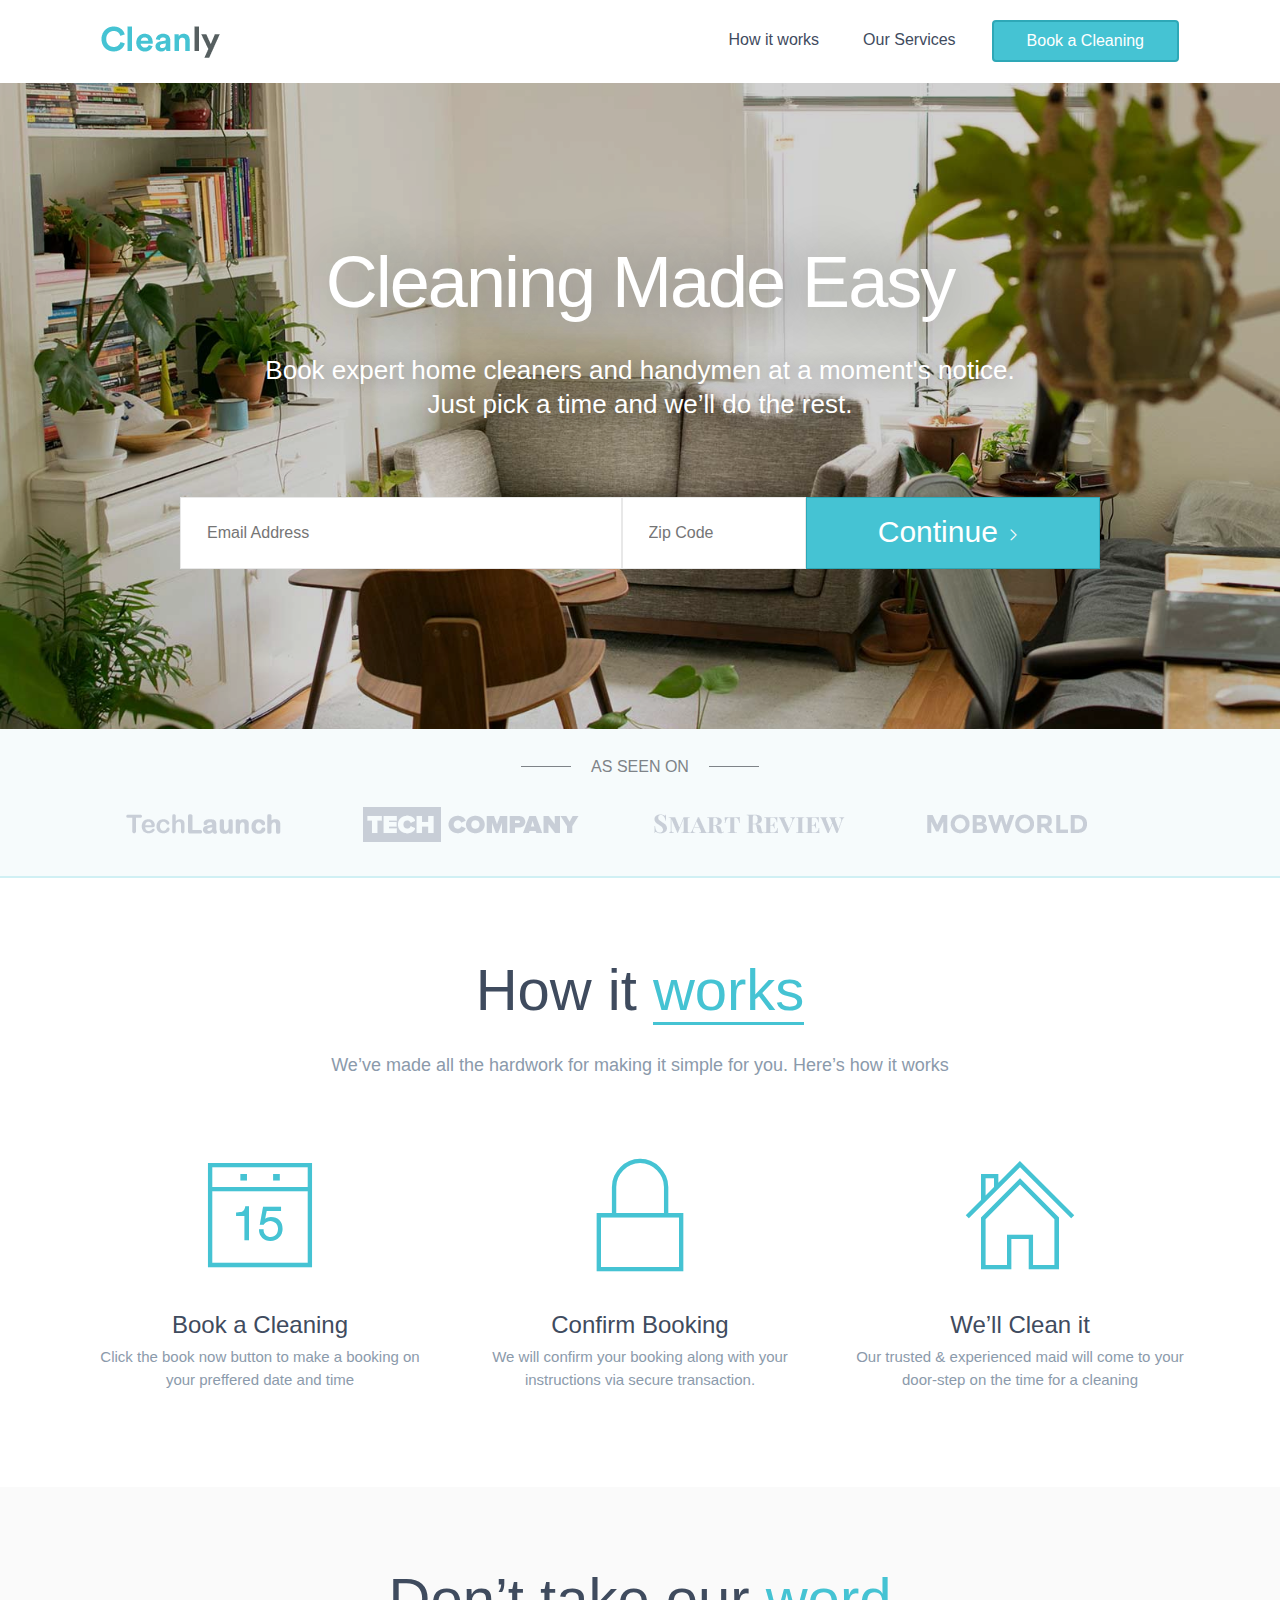
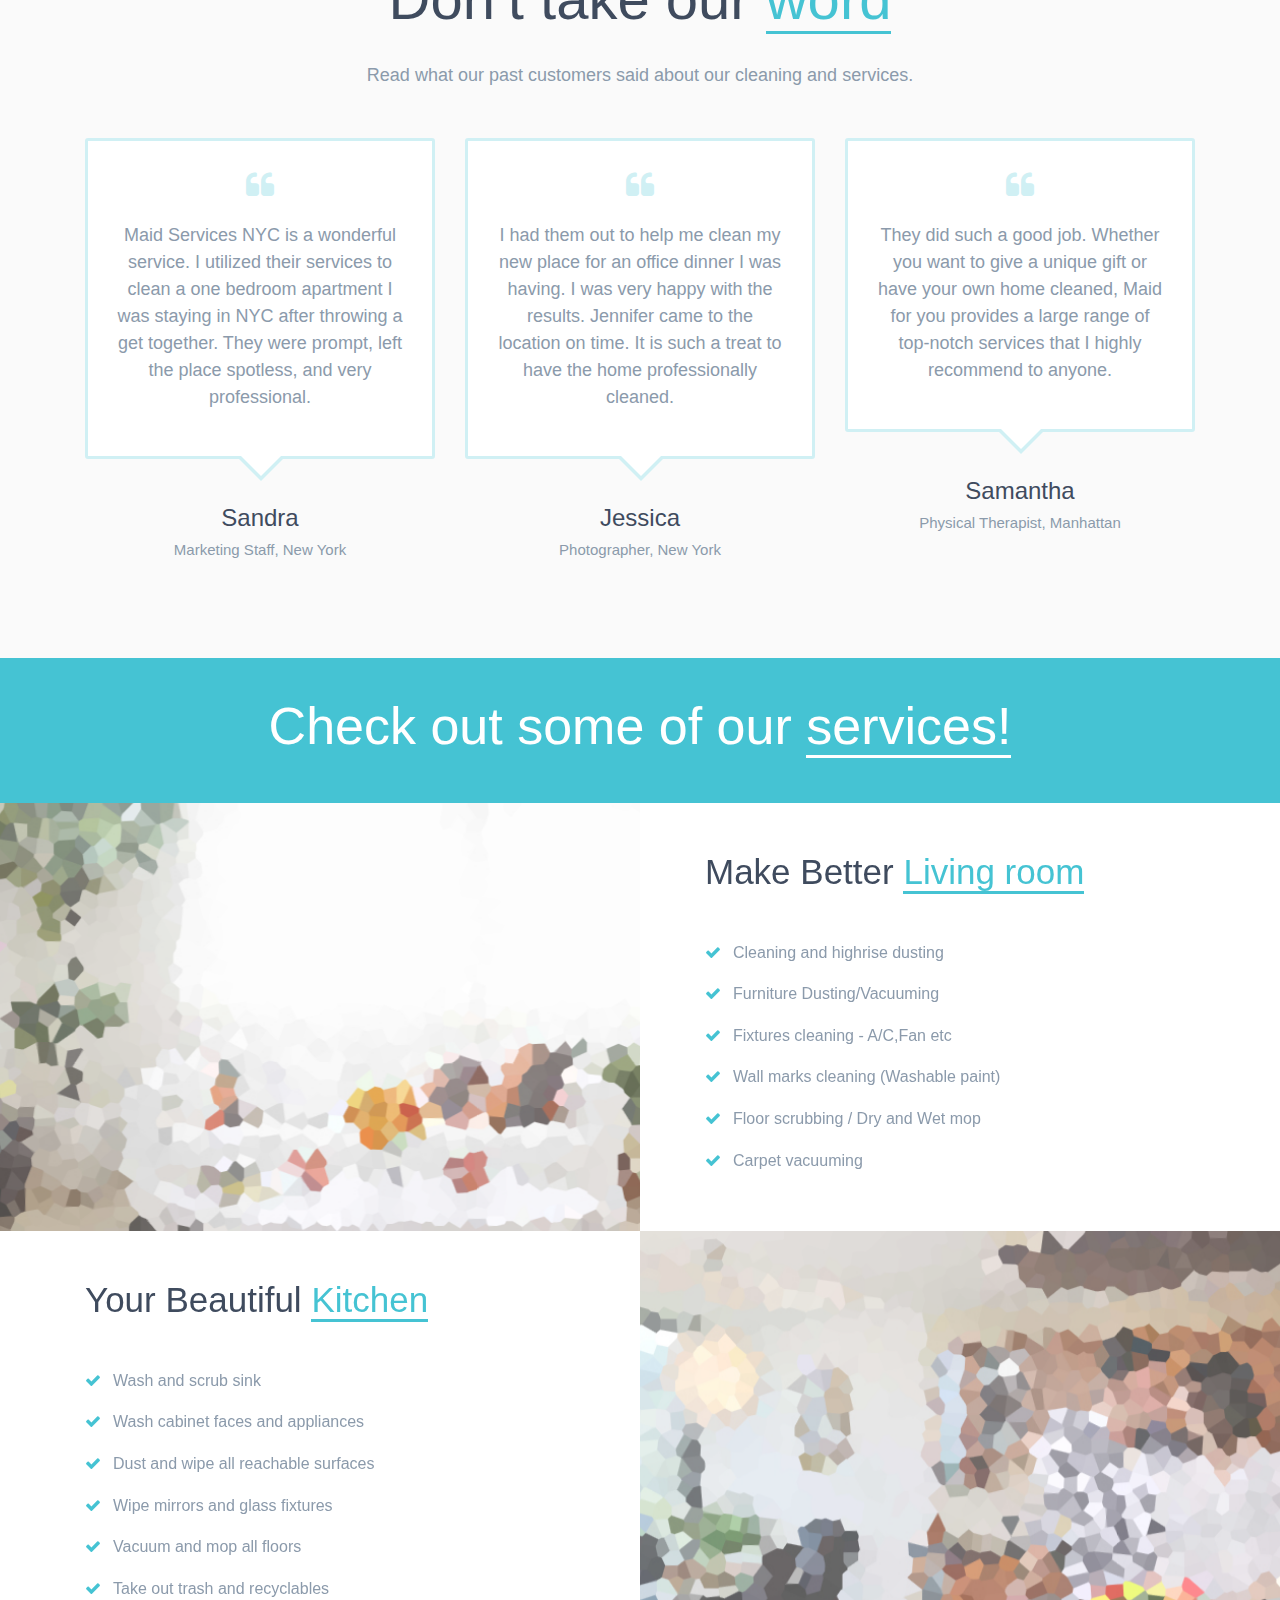
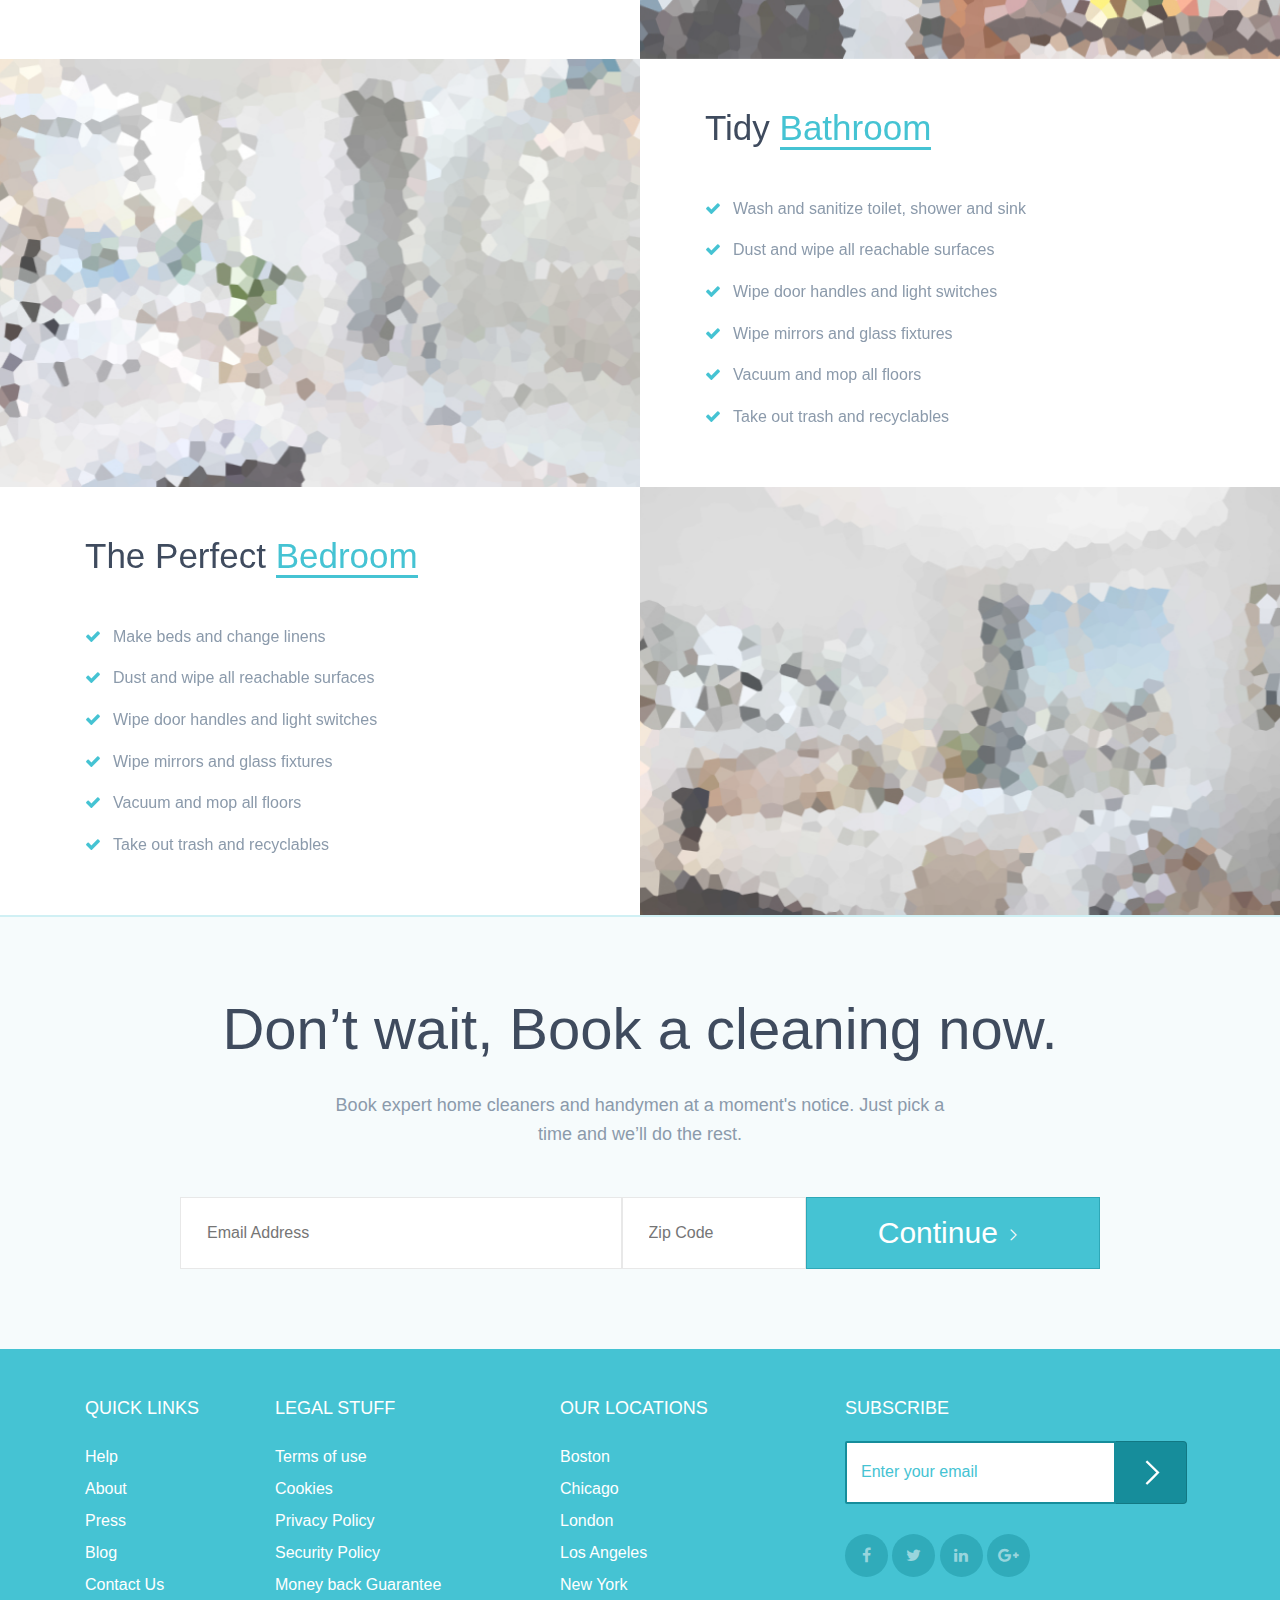
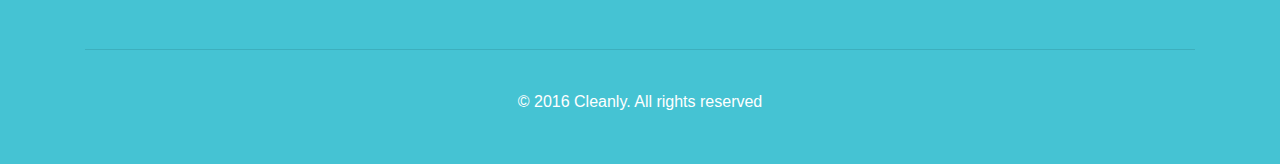
==== HTML/index.html @ 87c57445 "added built tempalte" ====
<!DOCTYPE html>
<html lang="en">

<head>
    <!-- Required meta tags -->
    <meta charset="utf-8">
    <meta name="viewport" content="width=device-width, initial-scale=1, shrink-to-fit=no">
    <title>Cleanly — Cleaning landing page</title>
    <!-- Bootstrap CSS -->
    <link rel="stylesheet" href="css/bootstrap.min.css">
    <!-- Font Awesome -->
    <link rel="stylesheet" href="css/font-awesome.min.css">
    <!-- Simple Line Font -->
    <link rel="stylesheet" href="css/pe-icon-7-stroke.css">
    <!-- Main CSS -->
    <link rel="stylesheet" href="css/style.css">
</head>

<body>
    <!--============================= HEADER =============================-->
    <header>
        <div class="container">
            <div class="row">
                <div class="col-md-12">
                    <nav class="navbar navbar-expand-lg navbar-light">
                        <a class="navbar-brand" href="#"><img src="images/logo.png" alt="logo"></a>
                        <button class="navbar-toggler" type="button" data-toggle="collapse" data-target="#navbarNavDropdown" aria-controls="navbarNavDropdown" aria-expanded="false" aria-label="Toggle navigation">
              <span class="navbar-toggler-icon"></span>
            </button>
                        <div class="collapse navbar-collapse justify-content-end" id="navbarNavDropdown">
                            <ul class="navbar-nav">

                                <li class="nav-item">
                                    <a class="nav-link" href="#howitworks">How it works</a>
                                </li>
                                <li class="nav-item">
                                    <a class="nav-link" href="#services">Our Services </a>
                                </li>
                                <li><a href="booking.html" class="btn btn-info">Book a Cleaning</a></li>
                            </ul>
                        </div>
                    </nav>
                </div>
            </div>
        </div>
    </header>
    <!--//END HEADER -->
    <!--============================= SLIDER =============================-->
    <section class="slider">
        <div class="container">
            <div class="row justify-content-center">
                <div class="col-md-10">
                    <div class="slider-content">
                        <h1>Cleaning Made Easy</h1>
                        <h3>Book expert home cleaners and handymen at a moment's notice. Just pick a time and we’ll do the rest.</h3>
                        <form class="form-wrap" action="booking.html">
                            <div class="btn-group" role="group" aria-label="Basic example">
                                <input type="text" placeholder="Email Address" class="btn-group1">
                                <input type="number" placeholder="Zip Code" class="btn-group2">
                                <button type="submit" class="btn-form">Continue<i class="pe-7s-angle-right"></i></button>
                            </div>
                        </form>
                    </div>
                </div>
            </div>
        </div>
    </section>
    <!--//END SLIDER -->
    <!--============================= OUR CLIENTS =============================-->
    <section class="our-client">
        <div class="container">
            <div class="row">
                <div class="col-md-12">
                    <span>AS SEEN ON</span>
                </div>
                <div class="col-md-12">
                    <ul>
                        <li>
                            <a href="#"><img src="images/client1.png" class="img-fluid" alt="client logo"></a>
                        </li>
                        <li>
                            <a href="#"><img src="images/client2.png" class="img-fluid" alt="client logo"></a>
                        </li>
                        <li>
                            <a href="#"><img src="images/client3.png" class="img-fluid" alt="client logo"></a>
                        </li>
                        <li>
                            <a href="#"><img src="images/client4.png" class="img-fluid" alt="client logo"></a>
                        </li>
                    </ul>
                </div>
            </div>
        </div>
    </section>
    <!--//END CLIENTS -->
    <!--============================= HOW IT WORK =============================-->
    <section class="howit-work main-block center-block" id="howitworks">
        <div class="container">
            <div class="row">
                <div class="col-md-12">
                    <h2>How it <span>works</span></h2>
                    <h6>We’ve made all the hardwork for making it simple for you. Here’s how it works</h6>
                </div>
            </div>
            <div class="row">
                <div class="col-md-4">
                    <div class="howit-wrap">
                        <span class="pe-7s-date"></span>
                        <h4>Book a Cleaning</h4>
                        <p>Click the book now button to make a booking on your preffered date and time</p>
                    </div>
                </div>
                <div class="col-md-4">
                    <div class="howit-wrap">
                        <span class="pe-7s-lock"></span>
                        <h4>Confirm Booking</h4>
                        <p>We will confirm your booking along with your instructions via secure transaction.</p>
                    </div>
                </div>
                <div class="col-md-4">
                    <div class="howit-wrap">
                        <span class="pe-7s-home"></span>
                        <h4>We’ll Clean it</h4>
                        <p>Our trusted & experienced maid will come to your door-step on the time for a cleaning</p>
                    </div>
                </div>
            </div>
        </div>
    </section>
    <!--//END HOW IT WORK -->
    <!--============================= TESIMONIAL =============================-->
    <section class="testimonial main-block center-block">
        <div class="container">
            <div class="row">
                <div class="col-md-12">
                    <h2>Don’t take our <span>word</span></h2>
                    <h6>Read what our past customers said about our cleaning and services.</h6>
                </div>
            </div>
            <div class="row mt-5">
                <div class="col-md-4">
                    <div class="testi-block">
                        <i class="fa fa-quote-left" aria-hidden="true"></i>
                        <p>Maid Services NYC is a wonderful service. I utilized their services to clean a one bedroom apartment I was staying in NYC after throwing a get together. They were prompt, left the place spotless, and very professional. </p>
                    </div>
                    <div class="testi-title">
                        <h4>Sandra</h4>
                        <p>Marketing Staff, New York</p>
                    </div>
                </div>
                <div class="col-md-4">
                    <div class="testi-block">
                        <i class="fa fa-quote-left" aria-hidden="true"></i>
                        <p>I had them out to help me clean my new place for an office dinner I was having. I was very happy with the results. Jennifer came to the location on time. It is such a treat to have the home professionally cleaned. </p>
                    </div>
                    <div class="testi-title">
                        <h4>Jessica</h4>
                        <p>Photographer, New York</p>
                    </div>
                </div>
                <div class="col-md-4">
                    <div class="testi-block">
                        <i class="fa fa-quote-left" aria-hidden="true"></i>
                        <p>They did such a good job. Whether you want to give a unique gift or have your own home cleaned, Maid for you provides a large range of top-notch services that I highly recommend to anyone. </p>
                    </div>
                    <div class="testi-title">
                        <h4>Samantha</h4>
                        <p>Physical Therapist, Manhattan</p>
                    </div>
                </div>
            </div>
        </div>
    </section>
    <!--//END TESIMONIAL -->
    <!--============================= SERVICES =============================-->
    <section class="service-title" id="services">
        <div class="container">
            <div class="row">
                <div class="col-md-12">
                    <h2>Check out some of our <span>services!<span></h2>
      </div>
    </div>
  </div>
</section>
<!-- Object img Sec 01 -->
<section class="service">
  <div class="img-objectfit">
    <div class="grid">
      <figure class="effect-lily">
        <img src="images/service-img1.jpg" class="img-fluid" alt="#">   
      </figure>
    </div>
  </div>
  <div class="container">
    <div class="row">
      <div class="col-md-6"></div>
      <div class="col-md-6">
        <div class="service-link">
         <h3>Make Better <span>Living room</span></h3>
                        <ul>
                            <li><i class="fa fa-check" aria-hidden="true"></i><a href="#">Cleaning and highrise dusting</a></li>
                            <li><i class="fa fa-check" aria-hidden="true"></i><a href="#">Furniture Dusting/Vacuuming</a></li>
                            <li><i class="fa fa-check" aria-hidden="true"></i><a href="#">Fixtures cleaning - A/C,Fan etc</a></li>
                            <li><i class="fa fa-check" aria-hidden="true"></i><a href="#">Wall marks cleaning (Washable paint)</a></li>
                            <li><i class="fa fa-check" aria-hidden="true"></i><a href="#">Floor scrubbing / Dry and Wet mop</a></li>
                            <li><i class="fa fa-check" aria-hidden="true"></i><a href="#">Carpet vacuuming</a></li>
                        </ul>
                </div>
            </div>
        </div>
        </div>
    </section>
    <!-- Object img Sec 02 -->
    <section class="service">
        <div class="container">
            <div class="row">
                <div class="col-md-6">
                    <div class="service-link service-link1">
                        <h3>Your Beautiful <span>Kitchen</span></h3>
                        <ul>
                            <li><i class="fa fa-check" aria-hidden="true"></i><a href="#">Wash and scrub sink</a></li>
                            <li><i class="fa fa-check" aria-hidden="true"></i><a href="#">Wash cabinet faces and appliances</a></li>
                            <li><i class="fa fa-check" aria-hidden="true"></i><a href="#">Dust and wipe all reachable surfaces</a></li>
                            <li><i class="fa fa-check" aria-hidden="true"></i><a href="#">Wipe mirrors and glass fixtures</a></li>
                            <li><i class="fa fa-check" aria-hidden="true"></i><a href="#">Vacuum and mop all floors</a></li>
                            <li><i class="fa fa-check" aria-hidden="true"></i><a href="#">Take out trash and recyclables</a></li>
                        </ul>
                    </div>
                </div>
                <div class="col-md-6"></div>
            </div>
        </div>
        <div class="img-objectfit_1">
            <div class="grid">
                <figure class="effect-lily">
                    <img src="images/service-img2.jpg" class="img-fluid" alt="#">
                </figure>
            </div>
        </div>
    </section>
    <!-- Object img Sec 03 -->
    <section class="service">
        <div class="img-objectfit">
            <div class="grid">
                <figure class="effect-lily">
                    <img src="images/service-img3.jpg" class="img-fluid" alt="#">
                </figure>
            </div>
        </div>
        <div class="container">
            <div class="row">
                <div class="col-md-6"></div>
                <div class="col-md-6">
                    <div class="service-link">
                        <h3>Tidy <span>Bathroom</span></h3>
                        <ul>
                            <li><i class="fa fa-check" aria-hidden="true"></i><a href="#">Wash and sanitize toilet, shower and sink</a></li>
                            <li><i class="fa fa-check" aria-hidden="true"></i><a href="#">Dust and wipe all reachable surfaces</a></li>
                            <li><i class="fa fa-check" aria-hidden="true"></i><a href="#">Wipe door handles and light switches</a></li>
                            <li><i class="fa fa-check" aria-hidden="true"></i><a href="#">Wipe mirrors and glass fixtures</a></li>
                            <li><i class="fa fa-check" aria-hidden="true"></i><a href="#">Vacuum and mop all floors</a></li>
                            <li><i class="fa fa-check" aria-hidden="true"></i><a href="#">Take out trash and recyclables</a></li>
                        </ul>
                    </div>
                </div>
            </div>
        </div>
    </section>
    <!-- Object img Sec 04 -->
    <section class="service">
        <div class="container">
            <div class="row">
                <div class="col-md-6">
                    <div class="service-link service-link1">
                        <h3>The Perfect <span>Bedroom</span></h3>
                        <ul>
                            <li><i class="fa fa-check" aria-hidden="true"></i><a href="#">Make beds and change linens</a></li>
                            <li><i class="fa fa-check" aria-hidden="true"></i><a href="#">Dust and wipe all reachable surfaces</a></li>
                            <li><i class="fa fa-check" aria-hidden="true"></i><a href="#">Wipe door handles and light switches</a></li>
                            <li><i class="fa fa-check" aria-hidden="true"></i><a href="#">Wipe mirrors and glass fixtures</a></li>
                            <li><i class="fa fa-check" aria-hidden="true"></i><a href="#">Vacuum and mop all floors</a></li>
                            <li><i class="fa fa-check" aria-hidden="true"></i><a href="#">Take out trash and recyclables</a></li>
                        </ul>
                    </div>
                </div>
                <div class="col-md-6"></div>
            </div>
        </div>
        <div class="img-objectfit_1">
            <div class="grid">
                <figure class="effect-lily">
                    <img src="images/service-img4.jpg" class="img-fluid" alt="#">
                </figure>
            </div>
        </div>
    </section>
    <!--//END SERVICES -->
    <!--============================= BOOKING =============================-->
    <section class="booking main-block center-block">
        <div class="container">
            <div class="row">
                <div class="col-md-12">
                    <h2>Don’t wait, Book a cleaning now.</h2>
                    <h6>Book expert home cleaners and handymen at a moment's notice. Just pick a time and we’ll do the rest.</h6>
                </div>
            </div>
            <div class="row justify-content-center">
                <div class="col-md-10">
                    <form class="form-wrap mt-5" action="booking.html">
                        <div class="btn-group" role="group" aria-label="Basic example">
                            <input type="email" placeholder="Email Address" class="btn-group1">
                            <input type="number" placeholder="Zip Code" class="btn-group2">
                            <button type="submit" class="btn-form">Continue<i class="pe-7s-angle-right"></i></button>
                        </div>
                    </form>
                </div>
            </div>
        </div>
    </section>
    <!--//END BOOKING -->
    <!--============================= FOOTER =============================-->
    <footer>
        <div class="container">
            <div class="row mb-5">
                <div class="col-md-2">
                    <div class="foot-box">
                        <h6>QUICK LINKS</h6>
                        <ul>
                            <li><a href="#">Help</a></li>
                            <li><a href="#">About</a></li>
                            <li><a href="#">Press</a></li>
                            <li><a href="#">Blog</a></li>
                            <li><a href="#">Contact Us</a></li>
                        </ul>
                    </div>
                </div>
                <div class="col-md-3">
                    <div class="foot-box">
                        <h6>LEGAL STUFF</h6>
                        <ul>
                            <li>Terms of use</li>
                            <li>Cookies</li>
                            <li>Privacy Policy</li>
                            <li>Security Policy</li>
                            <li>Money back Guarantee</li>
                        </ul>
                    </div>
                </div>
                <div class="col-md-3">
                    <div class="foot-box">
                        <h6>OUR LOCATIONS</h6>
                        <ul>
                            <li>Boston</li>
                            <li>Chicago</li>
                            <li>London</li>
                            <li>Los Angeles</li>
                            <li>New York</li>
                        </ul>
                    </div>
                </div>
                <div class="col-md-4">
                    <div class="subscribe">
                        <h6>SUBSCRIBE</h6>
                        <form class="form-inline" action="booking.html">
                            <div class="input-group mb-2 mr-sm-2 mb-sm-0">
                                <input type="email" class="form-control subscribe-form" id="inlineFormInputGroup" placeholder="Enter your email">
                                <button type="submit" class="input-group-addon subscribe-btn"><span class="pe-7s-angle-right"></span></button>
                            </div>
                        </form>
                        <div class="social-icons">
                            <a href="#"><i class="fa fa-facebook" aria-hidden="true"></i></a>
                            <a href="#"><i class="fa fa-twitter" aria-hidden="true"></i></a>
                            <a href="#"><i class="fa fa-linkedin" aria-hidden="true"></i></a>
                            <a href="#"><i class="fa fa-google-plus" aria-hidden="true"></i></a>
                        </div>
                    </div>
                </div>
            </div>
            <hr>
            <div class="row">
                <div class="col-md-12">
                    <div class="copyright">
                        <a href="#">&copy; 2016 Cleanly. All rights reserved</a>
                    </div>
                </div>
            </div>
        </div>
    </footer>
    <!--//END FOOTER -->

    <!-- jQuery, Bootstrap JS. -->
    <!-- jQuery first, then Popper.js, then Bootstrap JS -->
    <script src="js/jquery-3.2.1.min.js"></script>
    <script src="js/popper.min.js"></script>
    <script src="js/bootstrap.min.js"></script>
    <script src="js/script.js"></script>
</body>

</html>
---- HTML/css/pe-icon-7-stroke.css ----
@font-face {
	font-family: 'Pe-icon-7-stroke';
	src:url('../fonts/Pe-icon-7-stroke.eot?d7yf1v');
	src:url('../fonts/Pe-icon-7-stroke.eot?#iefixd7yf1v') format('embedded-opentype'),
	url('../fonts/Pe-icon-7-stroke.woff?d7yf1v') format('woff'),
	url('../fonts/Pe-icon-7-stroke.ttf?d7yf1v') format('truetype'),
	url('../fonts/Pe-icon-7-stroke.svg?d7yf1v#Pe-icon-7-stroke') format('svg');
	font-weight: normal;
	font-style: normal;
}

[class^="pe-7s-"], [class*=" pe-7s-"] {
	display: inline-block;
	font-family: 'Pe-icon-7-stroke';
	speak: none;
	font-style: normal;
	font-weight: normal;
	font-variant: normal;
	text-transform: none;
	line-height: 1;

	/* Better Font Rendering =========== */
	-webkit-font-smoothing: antialiased;
	-moz-osx-font-smoothing: grayscale;
}

.pe-7s-album:before {
	content: "\e6aa";
}
.pe-7s-arc:before {
	content: "\e6ab";
}
.pe-7s-back-2:before {
	content: "\e6ac";
}
.pe-7s-bandaid:before {
	content: "\e6ad";
}
.pe-7s-car:before {
	content: "\e6ae";
}
.pe-7s-diamond:before {
	content: "\e6af";
}
.pe-7s-door-lock:before {
	content: "\e6b0";
}
.pe-7s-eyedropper:before {
	content: "\e6b1";
}
.pe-7s-female:before {
	content: "\e6b2";
}
.pe-7s-gym:before {
	content: "\e6b3";
}
.pe-7s-hammer:before {
	content: "\e6b4";
}
.pe-7s-headphones:before {
	content: "\e6b5";
}
.pe-7s-helm:before {
	content: "\e6b6";
}
.pe-7s-hourglass:before {
	content: "\e6b7";
}
.pe-7s-leaf:before {
	content: "\e6b8";
}
.pe-7s-magic-wand:before {
	content: "\e6b9";
}
.pe-7s-male:before {
	content: "\e6ba";
}
.pe-7s-map-2:before {
	content: "\e6bb";
}
.pe-7s-next-2:before {
	content: "\e6bc";
}
.pe-7s-paint-bucket:before {
	content: "\e6bd";
}
.pe-7s-pendrive:before {
	content: "\e6be";
}
.pe-7s-photo:before {
	content: "\e6bf";
}
.pe-7s-piggy:before {
	content: "\e6c0";
}
.pe-7s-plugin:before {
	content: "\e6c1";
}
.pe-7s-refresh-2:before {
	content: "\e6c2";
}
.pe-7s-rocket:before {
	content: "\e6c3";
}
.pe-7s-settings:before {
	content: "\e6c4";
}
.pe-7s-shield:before {
	content: "\e6c5";
}
.pe-7s-smile:before {
	content: "\e6c6";
}
.pe-7s-usb:before {
	content: "\e6c7";
}
.pe-7s-vector:before {
	content: "\e6c8";
}
.pe-7s-wine:before {
	content: "\e6c9";
}
.pe-7s-cloud-upload:before {
	content: "\e68a";
}
.pe-7s-cash:before {
	content: "\e68c";
}
.pe-7s-close:before {
	content: "\e680";
}
.pe-7s-bluetooth:before {
	content: "\e68d";
}
.pe-7s-cloud-download:before {
	content: "\e68b";
}
.pe-7s-way:before {
	content: "\e68e";
}
.pe-7s-close-circle:before {
	content: "\e681";
}
.pe-7s-id:before {
	content: "\e68f";
}
.pe-7s-angle-up:before {
	content: "\e682";
}
.pe-7s-wristwatch:before {
	content: "\e690";
}
.pe-7s-angle-up-circle:before {
	content: "\e683";
}
.pe-7s-world:before {
	content: "\e691";
}
.pe-7s-angle-right:before {
	content: "\e684";
}
.pe-7s-volume:before {
	content: "\e692";
}
.pe-7s-angle-right-circle:before {
	content: "\e685";
}
.pe-7s-users:before {
	content: "\e693";
}
.pe-7s-angle-left:before {
	content: "\e686";
}
.pe-7s-user-female:before {
	content: "\e694";
}
.pe-7s-angle-left-circle:before {
	content: "\e687";
}
.pe-7s-up-arrow:before {
	content: "\e695";
}
.pe-7s-angle-down:before {
	content: "\e688";
}
.pe-7s-switch:before {
	content: "\e696";
}
.pe-7s-angle-down-circle:before {
	content: "\e689";
}
.pe-7s-scissors:before {
	content: "\e697";
}
.pe-7s-wallet:before {
	content: "\e600";
}
.pe-7s-safe:before {
	content: "\e698";
}
.pe-7s-volume2:before {
	content: "\e601";
}
.pe-7s-volume1:before {
	content: "\e602";
}
.pe-7s-voicemail:before {
	content: "\e603";
}
.pe-7s-video:before {
	content: "\e604";
}
.pe-7s-user:before {
	content: "\e605";
}
.pe-7s-upload:before {
	content: "\e606";
}
.pe-7s-unlock:before {
	content: "\e607";
}
.pe-7s-umbrella:before {
	content: "\e608";
}
.pe-7s-trash:before {
	content: "\e609";
}
.pe-7s-tools:before {
	content: "\e60a";
}
.pe-7s-timer:before {
	content: "\e60b";
}
.pe-7s-ticket:before {
	content: "\e60c";
}
.pe-7s-target:before {
	content: "\e60d";
}
.pe-7s-sun:before {
	content: "\e60e";
}
.pe-7s-study:before {
	content: "\e60f";
}
.pe-7s-stopwatch:before {
	content: "\e610";
}
.pe-7s-star:before {
	content: "\e611";
}
.pe-7s-speaker:before {
	content: "\e612";
}
.pe-7s-signal:before {
	content: "\e613";
}
.pe-7s-shuffle:before {
	content: "\e614";
}
.pe-7s-shopbag:before {
	content: "\e615";
}
.pe-7s-share:before {
	content: "\e616";
}
.pe-7s-server:before {
	content: "\e617";
}
.pe-7s-search:before {
	content: "\e618";
}
.pe-7s-film:before {
	content: "\e6a5";
}
.pe-7s-science:before {
	content: "\e619";
}
.pe-7s-disk:before {
	content: "\e6a6";
}
.pe-7s-ribbon:before {
	content: "\e61a";
}
.pe-7s-repeat:before {
	content: "\e61b";
}
.pe-7s-refresh:before {
	content: "\e61c";
}
.pe-7s-add-user:before {
	content: "\e6a9";
}
.pe-7s-refresh-cloud:before {
	content: "\e61d";
}
.pe-7s-paperclip:before {
	content: "\e69c";
}
.pe-7s-radio:before {
	content: "\e61e";
}
.pe-7s-note2:before {
	content: "\e69d";
}
.pe-7s-print:before {
	content: "\e61f";
}
.pe-7s-network:before {
	content: "\e69e";
}
.pe-7s-prev:before {
	content: "\e620";
}
.pe-7s-mute:before {
	content: "\e69f";
}
.pe-7s-power:before {
	content: "\e621";
}
.pe-7s-medal:before {
	content: "\e6a0";
}
.pe-7s-portfolio:before {
	content: "\e622";
}
.pe-7s-like2:before {
	content: "\e6a1";
}
.pe-7s-plus:before {
	content: "\e623";
}
.pe-7s-left-arrow:before {
	content: "\e6a2";
}
.pe-7s-play:before {
	content: "\e624";
}
.pe-7s-key:before {
	content: "\e6a3";
}
.pe-7s-plane:before {
	content: "\e625";
}
.pe-7s-joy:before {
	content: "\e6a4";
}
.pe-7s-photo-gallery:before {
	content: "\e626";
}
.pe-7s-pin:before {
	content: "\e69b";
}
.pe-7s-phone:before {
	content: "\e627";
}
.pe-7s-plug:before {
	content: "\e69a";
}
.pe-7s-pen:before {
	content: "\e628";
}
.pe-7s-right-arrow:before {
	content: "\e699";
}
.pe-7s-paper-plane:before {
	content: "\e629";
}
.pe-7s-delete-user:before {
	content: "\e6a7";
}
.pe-7s-paint:before {
	content: "\e62a";
}
.pe-7s-bottom-arrow:before {
	content: "\e6a8";
}
.pe-7s-notebook:before {
	content: "\e62b";
}
.pe-7s-note:before {
	content: "\e62c";
}
.pe-7s-next:before {
	content: "\e62d";
}
.pe-7s-news-paper:before {
	content: "\e62e";
}
.pe-7s-musiclist:before {
	content: "\e62f";
}
.pe-7s-music:before {
	content: "\e630";
}
.pe-7s-mouse:before {
	content: "\e631";
}
.pe-7s-more:before {
	content: "\e632";
}
.pe-7s-moon:before {
	content: "\e633";
}
.pe-7s-monitor:before {
	content: "\e634";
}
.pe-7s-micro:before {
	content: "\e635";
}
.pe-7s-menu:before {
	content: "\e636";
}
.pe-7s-map:before {
	content: "\e637";
}
.pe-7s-map-marker:before {
	content: "\e638";
}
.pe-7s-mail:before {
	content: "\e639";
}
.pe-7s-mail-open:before {
	content: "\e63a";
}
.pe-7s-mail-open-file:before {
	content: "\e63b";
}
.pe-7s-magnet:before {
	content: "\e63c";
}
.pe-7s-loop:before {
	content: "\e63d";
}
.pe-7s-look:before {
	content: "\e63e";
}
.pe-7s-lock:before {
	content: "\e63f";
}
.pe-7s-lintern:before {
	content: "\e640";
}
.pe-7s-link:before {
	content: "\e641";
}
.pe-7s-like:before {
	content: "\e642";
}
.pe-7s-light:before {
	content: "\e643";
}
.pe-7s-less:before {
	content: "\e644";
}
.pe-7s-keypad:before {
	content: "\e645";
}
.pe-7s-junk:before {
	content: "\e646";
}
.pe-7s-info:before {
	content: "\e647";
}
.pe-7s-home:before {
	content: "\e648";
}
.pe-7s-help2:before {
	content: "\e649";
}
.pe-7s-help1:before {
	content: "\e64a";
}
.pe-7s-graph3:before {
	content: "\e64b";
}
.pe-7s-graph2:before {
	content: "\e64c";
}
.pe-7s-graph1:before {
	content: "\e64d";
}
.pe-7s-graph:before {
	content: "\e64e";
}
.pe-7s-global:before {
	content: "\e64f";
}
.pe-7s-gleam:before {
	content: "\e650";
}
.pe-7s-glasses:before {
	content: "\e651";
}
.pe-7s-gift:before {
	content: "\e652";
}
.pe-7s-folder:before {
	content: "\e653";
}
.pe-7s-flag:before {
	content: "\e654";
}
.pe-7s-filter:before {
	content: "\e655";
}
.pe-7s-file:before {
	content: "\e656";
}
.pe-7s-expand1:before {
	content: "\e657";
}
.pe-7s-exapnd2:before {
	content: "\e658";
}
.pe-7s-edit:before {
	content: "\e659";
}
.pe-7s-drop:before {
	content: "\e65a";
}
.pe-7s-drawer:before {
	content: "\e65b";
}
.pe-7s-download:before {
	content: "\e65c";
}
.pe-7s-display2:before {
	content: "\e65d";
}
.pe-7s-display1:before {
	content: "\e65e";
}
.pe-7s-diskette:before {
	content: "\e65f";
}
.pe-7s-date:before {
	content: "\e660";
}
.pe-7s-cup:before {
	content: "\e661";
}
.pe-7s-culture:before {
	content: "\e662";
}
.pe-7s-crop:before {
	content: "\e663";
}
.pe-7s-credit:before {
	content: "\e664";
}
.pe-7s-copy-file:before {
	content: "\e665";
}
.pe-7s-config:before {
	content: "\e666";
}
.pe-7s-compass:before {
	content: "\e667";
}
.pe-7s-comment:before {
	content: "\e668";
}
.pe-7s-coffee:before {
	content: "\e669";
}
.pe-7s-cloud:before {
	content: "\e66a";
}
.pe-7s-clock:before {
	content: "\e66b";
}
.pe-7s-check:before {
	content: "\e66c";
}
.pe-7s-chat:before {
	content: "\e66d";
}
.pe-7s-cart:before {
	content: "\e66e";
}
.pe-7s-camera:before {
	content: "\e66f";
}
.pe-7s-call:before {
	content: "\e670";
}
.pe-7s-calculator:before {
	content: "\e671";
}
.pe-7s-browser:before {
	content: "\e672";
}
.pe-7s-box2:before {
	content: "\e673";
}
.pe-7s-box1:before {
	content: "\e674";
}
.pe-7s-bookmarks:before {
	content: "\e675";
}
.pe-7s-bicycle:before {
	content: "\e676";
}
.pe-7s-bell:before {
	content: "\e677";
}
.pe-7s-battery:before {
	content: "\e678";
}
.pe-7s-ball:before {
	content: "\e679";
}
.pe-7s-back:before {
	content: "\e67a";
}
.pe-7s-attention:before {
	content: "\e67b";
}
.pe-7s-anchor:before {
	content: "\e67c";
}
.pe-7s-albums:before {
	content: "\e67d";
}
.pe-7s-alarm:before {
	content: "\e67e";
}
.pe-7s-airplay:before {
	content: "\e67f";
}
---- HTML/css/style.css ----
/*------------------------------------------------------------------
Theme Name: Cleanly - Responsive Bootstrap Landing Page
Version: 1.0
Author: Surjith S M
-------------------------------------------------------------------*/
/*------------------------------------------------------------------
[TABLE OF CONTENTS]
    
    1. GLOBAL STYLES
    2. FONT
    3. COUNTDOWN TIMER
    4. SLIDER
    5. HOW IT WORKS
    6. SPLIT SCREEN EFFECT


    -------------------------------------------------------------------*/
/* ==========================================================================
   Font
   ========================================================================== */
/* ==========================================================================
   Color
   ========================================================================== */
/* ==============================================================
   GLOBAL STYLES
   ============================================================== */
article,
aside,
details,
figcaption,
figure,
footer,
header,
hgroup,
main,
nav,
section,
summary {
  display: block; }

audio,
canvas,
video {
  display: inline-block; }

audio:not([controls]) {
  display: none;
  height: 0; }

[hidden] {
  display: none; }

html {
  font-family: sans-serif;
  -ms-text-size-adjust: 100%;
  -webkit-text-size-adjust: 100%; }

body {
  margin: 0; }

a:focus {
  outline: thin dotted; }

a:active,
a:hover {
  outline: 0; }

h1 {
  font-size: 2em;
  margin: 0.67em 0; }

abbr[title] {
  border-bottom: 1px dotted; }

b,
strong {
  font-weight: bold; }

dfn {
  font-style: italic; }

hr {
  -moz-box-sizing: content-box;
  -webkit-box-sizing: content-box;
  box-sizing: content-box;
  height: 0; }

mark {
  background: #ff0;
  color: #000; }

code,
kbd,
pre,
samp {
  font-family: monospace, serif;
  font-size: 1em; }

pre {
  white-space: pre-wrap; }

q {
  quotes: "\201C" "\201D" "\2018" "\2019"; }

small {
  font-size: 80%; }

sub,
sup {
  font-size: 75%;
  line-height: 0;
  position: relative;
  vertical-align: baseline; }

sup {
  top: -0.5em; }

sub {
  bottom: -0.25em; }

img {
  border: 0; }

svg:not(:root) {
  overflow: hidden; }

figure {
  margin: 0; }

fieldset {
  border: 1px solid #c0c0c0;
  margin: 0 2px;
  padding: 0.35em 0.625em 0.75em; }

legend {
  border: 0;
  padding: 0; }

button,
input,
select,
textarea {
  font-family: inherit;
  font-size: 100%;
  margin: 0; }

button,
input {
  line-height: normal; }

button,
select {
  text-transform: none; }

button,
html input[type="button"],
input[type="reset"],
input[type="submit"] {
  -webkit-appearance: button;
  cursor: pointer; }

button[disabled],
html input[disabled] {
  cursor: default; }

input[type="checkbox"],
input[type="radio"] {
  -webkit-box-sizing: border-box;
  box-sizing: border-box;
  padding: 0; }

input[type="search"] {
  -webkit-appearance: textfield;
  -moz-box-sizing: content-box;
  -webkit-box-sizing: content-box;
  box-sizing: content-box; }

input[type="search"]::-webkit-search-cancel-button,
input[type="search"]::-webkit-search-decoration {
  -webkit-appearance: none; }

button::-moz-focus-inner,
input::-moz-focus-inner {
  border: 0;
  padding: 0; }

textarea {
  overflow: auto;
  vertical-align: top; }

table {
  border-collapse: collapse;
  border-spacing: 0; }

h1 {
  font-size: 72px;
  color: #ffffff; }
  @media (max-width: 992px) {
    h1 {
      font-size: 52px; } }
  @media (max-width: 576px) {
    h1 {
      font-size: 40px; } }

h2 {
  font-size: 58px;
  color: #3f4b5e; }
  @media (max-width: 576px) {
    h2 {
      font-size: 34px; } }

h3 {
  font-size: 35px;
  color: #3f4b5e; }
  @media (max-width: 768px) {
    h3 {
      font-size: 27px; } }

h4 {
  font-size: 24px;
  color: #3f4b5e; }

h5 {
  font-size: 22px; }

h6 {
  font-size: 18px; }

p {
  font-size: 15px;
  color: #8b9aab; }

.main-block {
  padding: 80px 0; }

header {
  padding: 12px 0; }

/* ==========================================================================
   Font
   ========================================================================== */
.navbar-light .navbar-nav .nav-link {
  color: #3f4b5e;
  padding-right: 36px; }

.navbar-light .navbar-nav .active > .nav-link {
  color: #45c3d3; }

.btn-info {
  background: #45c3d3;
  border: 2px solid #2ea8b7;
  padding: 9px 33px;
  -webkit-transition: 0.3s;
  -o-transition: 0.3s;
  transition: 0.3s; }
  .btn-info:hover {
    background: #2fb2c3; }

.input-group-addon {
  padding: .5rem 0.15rem; }
  @media (max-width: 992px) {
    .input-group-addon {
      padding: .5rem .75rem; } }

.add-on {
  padding: .5rem .75rem;
  border: 2px solid #e2e6e9; }

/* ==============================================================
COUNDOWN TIMER
============================================================== */
.countdown-wrap {
  margin-top: 50px;
  padding: 0 20px;
  display: inline-block;
  background: #f65c50;
  border-radius: 3px; }

.countdown {
  text-align: center;
  list-style: none;
  display: inline-block;
  margin: 10px 0 6px;
  padding: 0; }
  .countdown li {
    float: left;
    color: #fff;
    font-size: 20px; }
    @media (max-width: 480px) {
      .countdown li {
        font-size: 16px; } }
    .countdown li i {
      float: left;
      padding: 5px 8px 0 0;
      color: #fff; }
      @media (max-width: 480px) {
        .countdown li i {
          font-size: 16px; } }
    .countdown li span {
      color: #fff;
      float: left;
      padding: 0 2px; }
    .countdown li .fa-question-circle {
      padding: 5px 0 0 8px; }
    .countdown li p {
      color: #fff;
      float: left;
      font-size: 20px;
      margin: 0;
      padding-right: 6px; }
      @media (max-width: 480px) {
        .countdown li p {
          font-size: 16px; } }

.affix {
  position: fixed;
  top: 90px;
  z-index: 1030;
  width: 18.4%; }
  @media (max-width: 1200px) {
    .affix {
      width: 26.2%; } }

/* ==============================================================
   SLIDER
   ============================================================== */
.slider {
  position: relative;
  background: url(../images/landing-img.jpg) no-repeat;
  background-size: cover;
  background-position: center;
  padding: 10rem 0; }
  .slider:before {
    content: "";
    position: absolute;
    left: 0;
    background: rgba(0, 0, 0, 0.18);
    right: 0;
    bottom: 0;
    top: 0;
    z-index: 0; }

.slider-content {
  text-align: center; }
  @media (max-width: 576px) {
    .slider-content {
      top: 164px;
      margin: 0 12px; } }
  .slider-content h1 {
    margin-bottom: 32px;
    margin-top: 0;
    text-shadow: 1px 1px 55px rgba(0, 0, 0, 0.47);
    letter-spacing: -2px; }
  .slider-content h3 {
    color: #ffffff;
    line-height: 1.3;
    font-size: 26px;
    text-shadow: 1px 1px 20px rgba(0, 0, 0, 0.37);
    font-weight: 400;
    max-width: 790px;
    margin: 0 auto; }
    @media (max-width: 576px) {
      .slider-content h3 {
        font-size: 24px; } }

.form-wrap {
  margin: 75px 0 0; }
  @media (max-width: 576px) {
    .form-wrap {
      margin-top: 50px; } }
  @media (max-width: 992px) {
    .form-wrap .btn-group {
      -webkit-box-orient: vertical;
      -webkit-box-direction: normal;
      -ms-flex-direction: column;
      flex-direction: column; }
    .form-wrap .btn-form {
      width: 100%; } }

.btn-group {
  width: 100%; }
  .btn-group input {
    border: 1px solid #e8e8e8; }

.btn-group1 {
  padding: 26px;
  width: 48%; }
  @media (max-width: 992px) {
    .btn-group1 {
      padding: 16px;
      width: 100%;
      margin-bottom: 1rem; } }

.btn-group2 {
  padding: 26px;
  width: 20%; }
  @media (max-width: 992px) {
    .btn-group2 {
      padding: 16px;
      width: 100%;
      margin-bottom: 1rem; } }

.btn-success {
  font-size: 20px;
  font-weight: bold;
  padding: 17px 28px;
  background: #2cce74;
  border: none; }
  .btn-success:hover {
    background: #1fb35f; }

.btn-form {
  font-size: 30px;
  padding: 17px;
  width: 32%;
  background: #45c3d3;
  color: #ffffff;
  border: solid 1px #2ea8b7;
  cursor: pointer; }
  .btn-form:focus {
    outline: none; }
  @media (max-width: 992px) {
    .btn-form {
      font-size: 20px;
      line-height: 1.8; } }
  @media (max-width: 576px) {
    .btn-form {
      padding: 16px;
      font-size: 20px;
      width: 100%; } }
  .btn-form i {
    vertical-align: middle; }

.center-block h2 {
  text-align: center;
  color: #3f4b5e;
  margin: 0 0 30px; }
  .center-block h2 span {
    color: #45c3d3;
    border-bottom: 3px solid #45c3d3; }

.center-block h6 {
  text-align: center;
  color: #8b9aab;
  font-weight: 300;
  margin: 10px auto 0;
  line-height: 1.6; }
  @media (max-width: 992px) {
    .center-block h6 {
      width: 70%; } }
  @media (max-width: 576px) {
    .center-block h6 {
      width: 100%; } }

/* ==============================================================
   COUNDOWN TIMER
   ============================================================== */
.counter {
  max-width: 100%;
  height: 38px;
  border-right: 2px solid #e2e6e9;
  border-left: 2px solid #e2e6e9;
  border-bottom: 2px solid #e2e6e9;
  border-bottom-left-radius: 5px;
  border-bottom-right-radius: 5px;
  background-color: bg_base; }

.counter__item {
  position: relative;
  float: left;
  width: 30%;
  height: 100%;
  cursor: pointer; }

.counter__item--center {
  width: 40%;
  border-right: 2px solid #e2e6e9;
  border-left: 2px solid #e2e6e9; }

.counter__minus,
.counter__plus {
  position: absolute;
  width: 100%;
  height: 100%;
  text-align: center;
  padding: 10px 0;
  cursor: pointer;
  color: #e2e6e8 !important; }
  .counter__minus:hover,
  .counter__plus:hover {
    color: #10b2e7 !important; }

.counter__value {
  position: absolute;
  top: 0;
  right: 0;
  bottom: 0;
  left: 0;
  margin: auto;
  padding: 0;
  width: 100%;
  font-size: 17px;
  font-weight: bold;
  color: #10b2e7;
  border: none;
  text-align: center;
  outline: none;
  background-color: #fff; }

/* ==============================================================
   OUR CLIENTS
   ============================================================== */
.our-client {
  padding: 26px 0;
  background: #f6fbfc;
  border-bottom: 2px solid #d0f0f4;
  text-align: center; }
  .our-client span {
    color: #7e8388;
    text-align: center;
    position: relative;
    padding: 0 70px; }
    .our-client span:before {
      content: "";
      position: absolute;
      width: 50px;
      border-bottom: 1px solid #7e8388;
      top: 50%;
      left: 0; }
    .our-client span:after {
      content: "";
      position: absolute;
      width: 50px;
      border-bottom: 1px solid #7e8388;
      top: 50%;
      right: 0; }
  .our-client ul {
    padding: 0;
    margin: 20px 0 0; }
    .our-client ul li {
      list-style: none;
      float: left;
      margin: 0 25px; }
      @media (max-width: 1200px) {
        .our-client ul li {
          width: 20%;
          margin: 0; } }
      @media (max-width: 768px) {
        .our-client ul li {
          width: 33.3%;
          margin-bottom: 10px; } }
      @media (max-width: 480px) {
        .our-client ul li {
          width: 100% !important; } }

@media (max-width: 768px) {
  .client-small {
    width: 50% !important;
    margin-bottom: 0 !important; } }

@media (max-width: 480px) {
  .client-small {
    width: 100% !important;
    margin-bottom: 10px !important; } }

/* ==============================================================
   HOW IT WORK
   ============================================================== */
.howit-wrap {
  text-align: center;
  margin: 70px 0 0; }
  .howit-wrap span {
    font-size: 130px;
    color: #45c3d3; }
  .howit-wrap h4 {
    padding: 32px 12px 0; }
  .howit-wrap p {
    font-size: 15px;
    color: #8b9aab; }
    @media (max-width: 768px) {
      .howit-wrap p {
        padding: 0 20px; } }
  @media (max-width: 768px) {
    .howit-wrap {
      margin: 28px 0 0; } }

/* ==============================================================
   TESIMONIAL
   ============================================================== */
.testimonial {
  background: #f6fbfc; }

.testi-block {
  position: relative;
  background: #ffffff;
  border: 3px solid #d0f0f4;
  text-align: center;
  padding: 29px 29px;
  border-radius: 3px;
  -webkit-transition: 0.3s;
  -o-transition: 0.3s;
  transition: 0.3s; }
  @media (max-width: 992px) {
    .testi-block {
      padding: 12px; } }
  .testi-block i {
    font-size: 30px;
    color: #d0f0f4;
    margin: 0 0 22px; }
  .testi-block:after, .testi-block:before {
    top: 100%;
    left: 53.5%;
    border: solid transparent;
    content: " ";
    height: 0;
    width: 0;
    position: absolute;
    pointer-events: none; }
  .testi-block p {
    font-size: 18px; }
    @media (max-width: 992px) {
      .testi-block p {
        font-size: 15px; } }
  .testi-block:hover {
    -webkit-transform: translateY(-4px);
    -ms-transform: translateY(-4px);
    transform: translateY(-4px); }

.testi-block:after {
  border-color: rgba(255, 255, 255, 0);
  border-top-color: #ffffff;
  border-width: 20px;
  margin-left: -31px; }

.testi-block:before {
  border-color: rgba(208, 240, 244, 0);
  border-top-color: #d0f0f4;
  border-width: 25px;
  margin-left: -36px; }

.testi-title {
  text-align: center;
  margin: 46px 0 0; }
  @media (max-width: 576px) {
    .testi-title {
      margin: 27px 0 32px; } }

/* ==============================================================
   SERVICES
   ============================================================== */
.grid {
  position: relative;
  width: 100%;
  max-width: 100%;
  list-style: none;
  text-align: center;
  display: -webkit-box;
  display: -ms-flexbox;
  display: flex; }

/* Common style */
.grid figure {
  position: relative;
  float: left;
  overflow: hidden;
  min-width: 100%;
  max-width: 100%;
  max-height: 100%;
  width: 100%;
  /*background: #3085a3;*/
  text-align: center;
  cursor: pointer; }

.grid figure img {
  position: relative;
  display: block;
  min-height: 100%;
  max-width: 100%;
  opacity: 0.8; }

/* Individual effects */
/*---------------*/
/***** Lily *****/
/*---------------*/
figure.effect-lily img {
  max-width: none;
  width: -webkit-calc(100% + 50px);
  width: calc(100% + 50px);
  opacity: 0.7;
  -webkit-transition: opacity 0.35s, -webkit-transform 0.35s;
  transition: opacity 0.35s, -webkit-transform 0.35s;
  -o-transition: opacity 0.35s, transform 0.35s;
  transition: opacity 0.35s, transform 0.35s;
  transition: opacity 0.35s, transform 0.35s, -webkit-transform 0.35s;
  -webkit-transform: translate3d(-40px, 0, 0);
  transform: translate3d(-40px, 0, 0); }

figure.effect-lily figcaption {
  text-align: left; }

figure.effect-lily figcaption > div {
  position: absolute;
  bottom: 0;
  left: 0;
  padding: 2em;
  width: 100%;
  height: 50%; }

figure.effect-lily h2,
figure.effect-lily p {
  -webkit-transform: translate3d(0, 40px, 0);
  transform: translate3d(0, 40px, 0); }

figure.effect-lily h2 {
  -webkit-transition: -webkit-transform 0.35s;
  transition: -webkit-transform 0.35s;
  -o-transition: transform 0.35s;
  transition: transform 0.35s;
  transition: transform 0.35s, -webkit-transform 0.35s; }

figure.effect-lily p {
  color: rgba(255, 255, 255, 0.8);
  opacity: 0;
  -webkit-transition: opacity 0.2s, -webkit-transform 0.35s;
  transition: opacity 0.2s, -webkit-transform 0.35s;
  -o-transition: opacity 0.2s, transform 0.35s;
  transition: opacity 0.2s, transform 0.35s;
  transition: opacity 0.2s, transform 0.35s, -webkit-transform 0.35s; }

figure.effect-lily:hover img,
figure.effect-lily:hover p {
  opacity: 1; }

figure.effect-lily:hover img,
figure.effect-lily:hover h2,
figure.effect-lily:hover p {
  -webkit-transform: translate3d(0, 0, 0);
  transform: translate3d(0, 0, 0); }

figure.effect-lily:hover p {
  -webkit-transition-delay: 0.05s;
  -o-transition-delay: 0.05s;
  transition-delay: 0.05s;
  -webkit-transition-duration: 0.35s;
  -o-transition-duration: 0.35s;
  transition-duration: 0.35s; }

.service-title {
  background: #45c3d3;
  text-align: center;
  padding: 40px 0; }
  .service-title h2 {
    color: #ffffff;
    font-size: 52px;
    font-weight: 300; }
    @media (max-width: 992px) {
      .service-title h2 {
        font-size: 38px; } }
    @media (max-width: 576px) {
      .service-title h2 {
        font-size: 30px; } }
    .service-title h2 span {
      border-bottom: 3px solid #ffffff; }

.service {
  position: relative; }
  .service .container {
    pointer-events: none; }
  .service img {
    width: 100%;
    height: 100%;
    -o-object-fit: cover;
    object-fit: cover; }

.service-link {
  margin: 50px 0 50px 50px; }
  @media (max-width: 768px) {
    .service-link {
      margin-left: 0; } }
  .service-link h3 span {
    color: #45c3d3;
    border-bottom: 3px solid #45c3d3; }
  .service-link ul {
    margin: 40px 0 0;
    padding: 0; }
    .service-link ul li {
      list-style: none; }
      .service-link ul li i {
        color: #45c3d3;
        padding-right: 12px; }
      .service-link ul li a {
        color: #8b9aab;
        line-height: 2.6;
        pointer-events: all;
        -webkit-transition: 0.2s;
        -o-transition: 0.2s;
        transition: 0.2s; }
        .service-link ul li a:hover {
          padding-left: 10px;
          text-decoration: none; }

.service-link1 {
  margin-left: 0; }

.img-objectfit {
  width: 50%;
  position: absolute;
  top: 0;
  left: 0;
  bottom: 0;
  display: -webkit-box;
  display: -ms-flexbox;
  display: flex; }
  @media (max-width: 768px) {
    .img-objectfit {
      width: 100%;
      position: inherit; } }

.img-objectfit_1 {
  width: 50%;
  position: absolute;
  top: 0;
  right: 0;
  bottom: 0;
  display: -webkit-box;
  display: -ms-flexbox;
  display: flex; }
  @media (max-width: 768px) {
    .img-objectfit_1 {
      width: 100%;
      position: inherit; } }

/* ==============================================================
   BOOKING
   ============================================================== */
.booking {
  background: #f6fbfc;
  border-top: 2px solid #d0f0f4; }
  .booking h6 {
    width: 55%; }
    @media (max-width: 992px) {
      .booking h6 {
        width: 80%; } }
    @media (max-width: 768px) {
      .booking h6 {
        width: 100%; } }

/* ==============================================================
   FOOTER
   ============================================================== */
footer {
  background: #45c3d3;
  padding: 50px 0; }

@media (max-width: 768px) {
  .foot-box {
    margin: 0 0 36px; } }

.foot-box h6 {
  color: #ffffff;
  margin-bottom: 22px; }

.foot-box ul {
  margin: 0;
  padding: 0; }
  .foot-box ul li {
    list-style: none;
    color: #ffffff;
    line-height: 2; }
    .foot-box ul li a {
      color: #ffffff;
      line-height: 2; }

.subscribe h6 {
  color: #ffffff;
  margin-bottom: 22px; }

.social-icons {
  margin: 30px 0 0; }
  .social-icons a {
    width: 43px;
    height: 43px;
    background: #30abba;
    color: #98d5dd;
    border-radius: 50%;
    display: inline-block;
    -webkit-transition: 0.3s;
    -o-transition: 0.3s;
    transition: 0.3s;
    opacity: 1; }
    .social-icons a i {
      text-align: center;
      display: block;
      padding: 13px 0; }
    .social-icons a:hover {
      text-decoration: none;
      opacity: 0.6; }

.subscribe-form {
  padding: 17px 14px;
  border-radius: 2px;
  border: 2px solid #168d9b; }
  .subscribe-form::-webkit-input-placeholder {
    /* Chrome */
    color: #45c3d3; }

.form-inline .input-group {
  width: 100%; }

.subscribe-btn {
  background: #168d9b;
  color: #ffffff;
  -webkit-transition: 0.2s;
  -o-transition: 0.2s;
  transition: 0.2s;
  cursor: pointer; }
  .subscribe-btn:hover {
    background: #1eacbd; }
  .subscribe-btn span {
    font-size: 65px;
    line-height: 0.7; }
    @media (max-width: 992px) {
      .subscribe-btn span {
        font-size: 25px; } }

.copyright {
  text-align: center;
  margin: 24px 0 0; }
  .copyright a {
    color: #ffffff;
    margin: 20px; }

/* ==============================================================
   HEDER STYLE TWO
   ============================================================== */
.header-style2 {
  padding: 12px 0;
  background: #ffffff;
  border-bottom: 1px solid #efefef; }
  .header-style2 img {
    margin: 8px 0 0; }
    @media (max-width: 320px) {
      .header-style2 img {
        display: block; } }
  .header-style2 span {
    font-weight: 700;
    float: right;
    font-size: 28px; }
    @media (max-width: 480px) {
      .header-style2 span {
        font-size: 19px;
        margin: 6px 0 0; } }
    @media (max-width: 320px) {
      .header-style2 span {
        float: left; } }

.landing-2 {
  background: url(../images/landing-img2.jpg) no-repeat;
  background-size: cover; }
  .landing-2 .slider-content h1 {
    font-weight: 700;
    text-transform: uppercase;
    font-size: 64px; }
    @media (max-width: 992px) {
      .landing-2 .slider-content h1 {
        font-size: 50px; } }
    @media (max-width: 576px) {
      .landing-2 .slider-content h1 {
        font-size: 40px; } }
    .landing-2 .slider-content h1 span {
      position: relative;
      padding: 0 0 12px; }
      .landing-2 .slider-content h1 span:after {
        position: absolute;
        content: "";
        background: url(../images/highlight.png) no-repeat;
        bottom: 0;
        left: 0;
        height: 26px;
        width: 100%; }
        @media (max-width: 480px) {
          .landing-2 .slider-content h1 span:after {
            display: none; } }
  .landing-2 .slider-content h3 {
    text-transform: uppercase;
    font-weight: 600;
    position: relative;
    display: inline-block; }
    .landing-2 .slider-content h3:before {
      position: absolute;
      content: "";
      border-top: 2px solid #ccc;
      border-bottom: 2px solid #ccc;
      width: 120px;
      height: 8px;
      left: -136px;
      top: 50%; }
      @media (max-width: 768px) {
        .landing-2 .slider-content h3:before {
          display: none; } }
    .landing-2 .slider-content h3:after {
      position: absolute;
      content: "";
      border-top: 2px solid #ccc;
      border-bottom: 2px solid #ccc;
      width: 120px;
      height: 8px;
      right: -136px;
      top: 50%; }
      @media (max-width: 768px) {
        .landing-2 .slider-content h3:after {
          display: none; } }
  .landing-2 .slider-content h2 {
    color: #ffffff;
    font-weight: 700;
    font-size: 100px;
    margin: 60px 0; }
    @media (max-width: 576px) {
      .landing-2 .slider-content h2 {
        font-size: 70px;
        margin: 20px 0; } }
    .landing-2 .slider-content h2 .oldprice {
      font-size: 35px;
      position: relative;
      vertical-align: middle; }
      @media (max-width: 480px) {
        .landing-2 .slider-content h2 .oldprice {
          display: block; } }
      .landing-2 .slider-content h2 .oldprice:after {
        position: absolute;
        content: "";
        background: url(../images/close.png) no-repeat;
        width: 125px;
        height: 40px;
        left: 50%;
        margin-left: -50px;
        top: 7px; }
    .landing-2 .slider-content h2 small {
      font-size: 60px;
      vertical-align: top;
      line-height: 1.6; }
    .landing-2 .slider-content h2 .only {
      display: inline-block;
      color: #ffffff;
      margin: 0;
      font-weight: 400;
      font-size: 30px;
      bottom: 5px; }
  .landing-2 .slider-content a {
    font-size: 28px;
    font-weight: bold;
    padding: 17px 28px;
    background: #2cce74;
    border: none;
    -webkit-transition: 0.3s;
    -o-transition: 0.3s;
    transition: 0.3s; }
    @media (max-width: 576px) {
      .landing-2 .slider-content a {
        font-size: 18px;
        padding: 17px 16px; } }
    .landing-2 .slider-content a:hover {
      background: #35e181; }
    .landing-2 .slider-content a:focus {
      -webkit-box-shadow: none;
      box-shadow: none; }
    .landing-2 .slider-content a span {
      font-size: 48px;
      vertical-align: top;
      line-height: 0.8; }
      @media (max-width: 576px) {
        .landing-2 .slider-content a span {
          font-size: 28px; } }
  .landing-2 .slider-content:focus {
    border: none; }

/* ==============================================================
   HOWIT WORK2
   ============================================================== */
.howit-work2 h2 {
  font-weight: 700; }
  .howit-work2 h2 span {
    color: #1075e7;
    border: none; }

.howit-work2 h6 {
  color: #7e8388;
  font-weight: 100; }

.howit-block {
  border-bottom: 1px solid #f1f1f1;
  padding: 0 0 70px;
  margin: 0 0 70px; }
  .howit-block .howit-wrap span {
    color: #71bf44; }
  .howit-block .howit-wrap h4 {
    font-weight: 700; }
  .howit-block .howit-wrap p {
    color: #7e8388;
    font-weight: 100; }

.why-choose h2 {
  font-size: 40px;
  margin: 0 0 26px; }

.why-choose p {
  font-size: 19px;
  text-align: center;
  line-height: 1.6;
  color: #7e8388;
  font-weight: 100; }

.why-choose-list {
  padding: 0;
  margin: 28px 0 0; }
  @media (max-width: 768px) {
    .why-choose-list {
      margin: 0; } }
  .why-choose-list li {
    list-style: none;
    margin: 0 0 12px; }
    .why-choose-list li a i {
      color: #71bf44;
      border: 1px solid #71bf44;
      border-radius: 50%;
      padding: 10px;
      float: left; }
    .why-choose-list li p {
      margin-left: 55px;
      line-height: 2;
      color: #7e8388;
      font-size: 18px;
      font-weight: 100;
      text-decoration: none; }

/* ==============================================================
   TESTIMONIAL
   ============================================================== */
.testimonial {
  background: #fafafa; }
  .testimonial h3 {
    text-align: center;
    font-weight: 700;
    position: relative; }
    .testimonial h3:after {
      position: absolute;
      content: "";
      width: 60px;
      height: 6px;
      background: #71bf44;
      left: 50%;
      bottom: -17px;
      -webkit-transform: translate(-50%);
      -ms-transform: translate(-50%);
      transform: translate(-50%); }

.review {
  position: relative;
  background: #ffffff;
  padding: 24px 0; }
  .review i {
    float: left;
    color: #ffffff;
    background: #bbbbbb;
    padding: 12px;
    font-size: 22px; }
  .review p {
    padding: 0 28px 0 77px;
    font-size: 18px;
    color: #7e8388;
    line-height: 1.7;
    font-weight: 100;
    font-style: italic; }
  .review:after {
    position: absolute;
    content: "";
    left: 35px;
    width: 0;
    bottom: -30px;
    height: 0;
    border-style: solid;
    border-width: 22px 20px 9px 0px;
    border-color: #fff transparent transparent transparent; }

.reviewer-name {
  margin: 30px 0 0; }
  @media (max-width: 768px) {
    .reviewer-name {
      margin: 18px 0 22px; } }
  .reviewer-name p {
    color: #3f4b5e;
    font-weight: 700;
    margin: 0; }
    .reviewer-name p span {
      font-weight: 100; }
  .reviewer-name i {
    font-size: 12px;
    color: #f7c51e; }

.speciality h2 {
  font-weight: 700; }

.speciality h6 {
  color: #7e8388;
  width: 55%; }
  @media (max-width: 568px) {
    .speciality h6 {
      width: 100%; } }

/* ==============================================================
   SPECIALITY
   ============================================================== */
.speciality-img {
  position: realative; }

.speciality-description {
  position: relative;
  margin: -82px auto 0 auto;
  display: block;
  width: 76%;
  background: #ffffff;
  padding: 20px 12px; }
  @media (max-width: 992px) {
    .speciality-description {
      width: 90%; } }
  .speciality-description h5 {
    text-align: center;
    color: #0f91ff;
    font-weight: 700;
    margin-bottom: 26px; }
  .speciality-description ul {
    margin: 0;
    padding: 0; }
    .speciality-description ul li {
      list-style: none;
      margin: 0 0 16px; }
      .speciality-description ul li span {
        color: #71bf44;
        font-size: 40px;
        vertical-align: top;
        line-height: 0.6;
        float: left; }
      .speciality-description ul li p {
        color: #7e8388;
        font-size: 17px;
        margin: 0 0 0 40px; }

/* ==============================================================
   GUESTS
   ============================================================== */
.guests {
  background: #fafafa; }
  .guests h2 {
    font-weight: 700;
    font-size: 41px; }
    @media (max-width: 768px) {
      .guests h2 {
        font-size: 32px; } }
  .guests h6 {
    width: 55%;
    color: #7e8388; }
    @media (max-width: 768px) {
      .guests h6 {
        width: 70%; } }
    @media (max-width: 576px) {
      .guests h6 {
        width: 100%; } }

/* ==============================================================
   FOOTER STYLE TWO
   ============================================================== */
.footer-style2 {
  text-align: center;
  padding: 50px 0; }
  .footer-style2 p {
    font-size: 13px;
    font-weight: 100;
    text-align: center;
    width: 55%;
    color: #7e8388;
    margin: 0 auto;
    line-height: 1.8; }
    @media (max-width: 768px) {
      .footer-style2 p {
        width: 70%; } }
    @media (max-width: 576px) {
      .footer-style2 p {
        width: 100%; } }

.copyright {
  font-size: 16px;
  text-align: center;
  color: #7e8388;
  display: block; }

.private {
  color: #f1f1f1;
  margin: 8px 0 0; }
  .private a {
    color: #71bf44;
    text-decoration: none;
    opacity: 1;
    -webkit-transition: 0.2s;
    -o-transition: 0.2s;
    transition: 0.2s; }
    .private a:hover {
      opacity: 0.6; }

/* ==============================================================
   BOOKING SECTION
   ============================================================== */
.booking-details {
  background: #f7fbfc; }
  .booking-details h2 {
    font-size: 40px;
    font-weight: 700;
    margin: 0; }
  .booking-details h6 {
    margin: 10px auto 0; }

.set-sm-fit {
  width: 100%; }
  @media (max-width: 992px) {
    .set-sm-fit {
      max-width: 100%;
      -webkit-box-flex: 100%;
      -ms-flex: 100%;
      flex: 100%; } }

.preference-title {
  background: #45c3d3;
  border-top-left-radius: 3px;
  border-top-right-radius: 3px; }
  .preference-title h4 {
    color: #ffffff;
    padding: 28px 40px;
    font-weight: 700;
    margin: 0; }
    @media (max-width: 1200px) {
      .preference-title h4 {
        font-size: 22px; } }

.preferences {
  background: #ffffff;
  padding: 28px 40px; }

.preference-radio p {
  font-size: 19px; }

@media (max-width: 992px) {
  .sm-box {
    width: 50%;
    max-width: 50% !important;
    -webkit-box-flex: 50% !important;
    -ms-flex: 50% !important;
    flex: 50% !important;
    margin: 0 0 17px; } }

.sm-box:last-child {
  margin-bottom: 0; }

@media (max-width: 576px) {
  .sm-box {
    width: 100%;
    max-width: 100% !important;
    -webkit-box-flex: 100% !important;
    -ms-flex: 100% !important;
    flex: 100% !important;
    margin: 0; } }

.styled-radio input[type=radio] {
  position: absolute;
  visibility: hidden;
  display: none; }

.styled-radio label {
  color: #3f4b5e;
  display: inline-block;
  cursor: pointer;
  font-weight: bold;
  padding: 20px 20px;
  width: 100%;
  border: 2px solid #e2e6e7;
  border-radius: 8px;
  text-align: center;
  -webkit-transition: 0.3s;
  -o-transition: 0.3s;
  transition: 0.3s; }
  .styled-radio label:hover {
    border-color: #10b2e7;
    color: #10b2e7; }

.styled-radio input[type=radio]:checked + label {
  color: #10b1e7;
  border: 2px solid #10b1e7 !important; }

.styled-radio input[type=radio]:checked ~ span {
  display: none; }

.styled-radio label + input[type=radio] + label {
  border-left: solid 3px #675f6b; }

.styled-radio .radio-group {
  border: solid 3px #675f6b;
  display: inline-block;
  margin: 20px;
  border-radius: 10px;
  overflow: hidden; }

.radio-disable label {
  color: #e2e6e7; }
  .radio-disable label:hover {
    border-color: #e2e6e7;
    color: #e2e6e7;
    cursor: no-drop; }

.styled-radio2 {
  position: relative;
  overflow: hidden;
  border-radius: 8px; }
  .styled-radio2 label {
    padding: 15px 10px;
    font-size: 15px;
    overflow: hidden; }
    .styled-radio2 label:hover + span {
      opacity: 0; }
  .styled-radio2 span {
    position: absolute;
    top: -19px;
    right: -20px;
    font-size: 9px;
    color: #ffffff;
    border-top-right-radius: 8px;
    padding: 4px;
    background: #ffc05e;
    width: 44px;
    height: 40px;
    -webkit-transform: rotate(45deg);
    -ms-transform: rotate(45deg);
    transform: rotate(45deg); }
    .styled-radio2 span i {
      position: absolute;
      top: 27px;
      right: 17px; }

.radio-offer {
  border: 2px solid #ffc05e !important; }
  .radio-offer:hover, .radio-offer:active {
    border: 2px solid #10b1e7 !important; }

.preference-about_home {
  border-top: 1px solid #eee;
  border-bottom: 1px solid #eee;
  margin: 38px 0 0;
  padding: 26px 0;
  display: inline-block;
  width: 100%; }
  .preference-about_home h4 {
    font-weight: 600;
    margin: 0;
    display: inline-block;
    line-height: 1.7; }

.payment-icon {
  float: right;
  border: 1px solid #71bf44;
  padding: 3px 16px;
  border-radius: 5px; }
  @media (max-width: 576px) {
    .payment-icon {
      float: none;
      margin: 10px 0 0; } }
  .payment-icon i {
    color: #71bf44;
    font-size: 26px;
    vertical-align: top;
    line-height: 1.3; }
  .payment-icon p {
    display: inline-block;
    margin: 0 0 0 6px;
    color: #71bf44;
    font-size: 10px; }

.date input {
  border: 2px solid #e2e6e9; }

.preference-icon {
  text-align: center;
  border: 2px solid #e2e6e9;
  padding: 18px;
  margin: 30px 0 0;
  border-top-left-radius: 5px;
  border-top-right-radius: 5px; }
  .preference-icon img {
    width: 100px; }
  .preference-icon p {
    margin: 6px 0 0;
    font-weight: bold; }

.optional-fade {
  color: #d4d4d4; }

.optinal-textarea {
  border: 2px solid #d4d4d4;
  width: 100%;
  border-radius: 5px;
  height: 135px; }

.houres .counter {
  border-top: 2px solid #e2e6e9;
  border-top-left-radius: 5px;
  border-top-right-radius: 5px; }

.houres p {
  font-size: 12px;
  font-weight: 100;
  margin: 12px 0 0;
  display: inline-block; }

.topics {
  padding: 0; }
  .topics li {
    list-style: none;
    text-align: center;
    padding: 0 8px 12px 0;
    width: 25%; }
    @media (max-width: 767px) {
      .topics li {
        width: 50%; }
        .topics li:nth-child(2n) {
          padding-right: 0; } }
    .topics li:hover, .topics li:active, .topics li:focus {
      border-color: #10b2e7; }
    .topics li:last-child {
      padding-right: 0; }
    @media (max-width: 576px) {
      .topics li {
        width: 100%;
        padding-right: 0; } }
    .topics li label {
      padding: 10px 0;
      border: 2px solid #e2e6e8;
      border-radius: 5px;
      font-size: 14px;
      text-transform: none;
      letter-spacing: 0;
      margin: 0;
      color: #999;
      top: 50%;
      position: relative;
      -webkit-transition: 0.3s;
      -o-transition: 0.3s;
      transition: 0.3s;
      -webkit-transform: translateY(-50%);
      -ms-transform: translateY(-50%);
      transform: translateY(-50%);
      display: block; }
      .topics li label img {
        width: 70px;
        display: block;
        margin: 0 auto; }
      .topics li label:hover {
        border-color: #10b2e7;
        cursor: pointer; }

.checked-svg {
  margin: 0 auto;
  display: block;
  -webkit-transition: 0.3s;
  -o-transition: 0.3s;
  transition: 0.3s;
  min-height: 75px; }

.topics input[type="checkbox"] {
  display: none; }

.topics input[type="checkbox"]:checked + label {
  border-color: #10b2e7;
  color: #10b2e7; }
  .topics input[type="checkbox"]:checked + label .checked-svg path {
    fill: #10b2e7; }
  .topics input[type="checkbox"]:checked + label:hover, .topics input[type="checkbox"]:checked + label:active {
    background-color: #fff;
    border-color: #10b2e7; }

.card-details {
  margin: 0 0 10px; }

.card-number {
  border: 2px solid #e2e6e7;
  padding: 20px 20px;
  width: 100%;
  border-radius: 5px; }
  .card-number::-webkit-input-placeholder {
    color: #d4d9e0; }
  .card-number:-ms-input-placeholder {
    color: #d4d9e0; }
  .card-number::placeholder {
    color: #d4d9e0; }

.card-num {
  position: relative; }

.visa-img {
  position: absolute;
  top: 34%;
  right: 8%; }

.terms-reminder label {
  color: #ccc span a;
    color-color: #45c3d3; }

.complete-booking {
  background: #88ce43;
  -webkit-transition: 0.3s;
  -o-transition: 0.3s;
  transition: 0.3s;
  padding: 17px;
  text-align: center;
  display: block;
  color: #ffffff;
  font-size: 26px;
  font-weight: 600;
  margin: 0;
  -webkit-appearance: none !important;
  border: none; }
  .complete-booking:focus {
    -webkit-box-shadow: none;
    box-shadow: none;
    outline: none; }
  .complete-booking:hover {
    color: #fff;
    text-decoration: none;
    background: #98e24f; }
  .complete-booking span {
    margin-right: 10px; }
  @media (max-width: 480px) {
    .complete-booking {
      font-size: 18px; } }

.fesilities {
  background: #ffffff;
  padding: 11px 34px 0; }
  .fesilities ul {
    padding: 0;
    margin: 0; }
    .fesilities ul li {
      list-style: none;
      color: #bbbebd;
      margin: 25px 0;
      width: 100%; }
      .fesilities ul li i {
        font-size: 24px;
        float: left; }
      .fesilities ul li p {
        margin: 0 0 0 36px; }
  .fesilities h4 {
    font-weight: 700;
    border-top: 1px solid #e2e6e7;
    padding: 24px 0;
    margin: 0; }
    .fesilities h4 span {
      color: #10b2e7;
      font-size: 36px;
      float: right;
      line-height: 0.6; }

/*# sourceMappingURL=style.css.map */
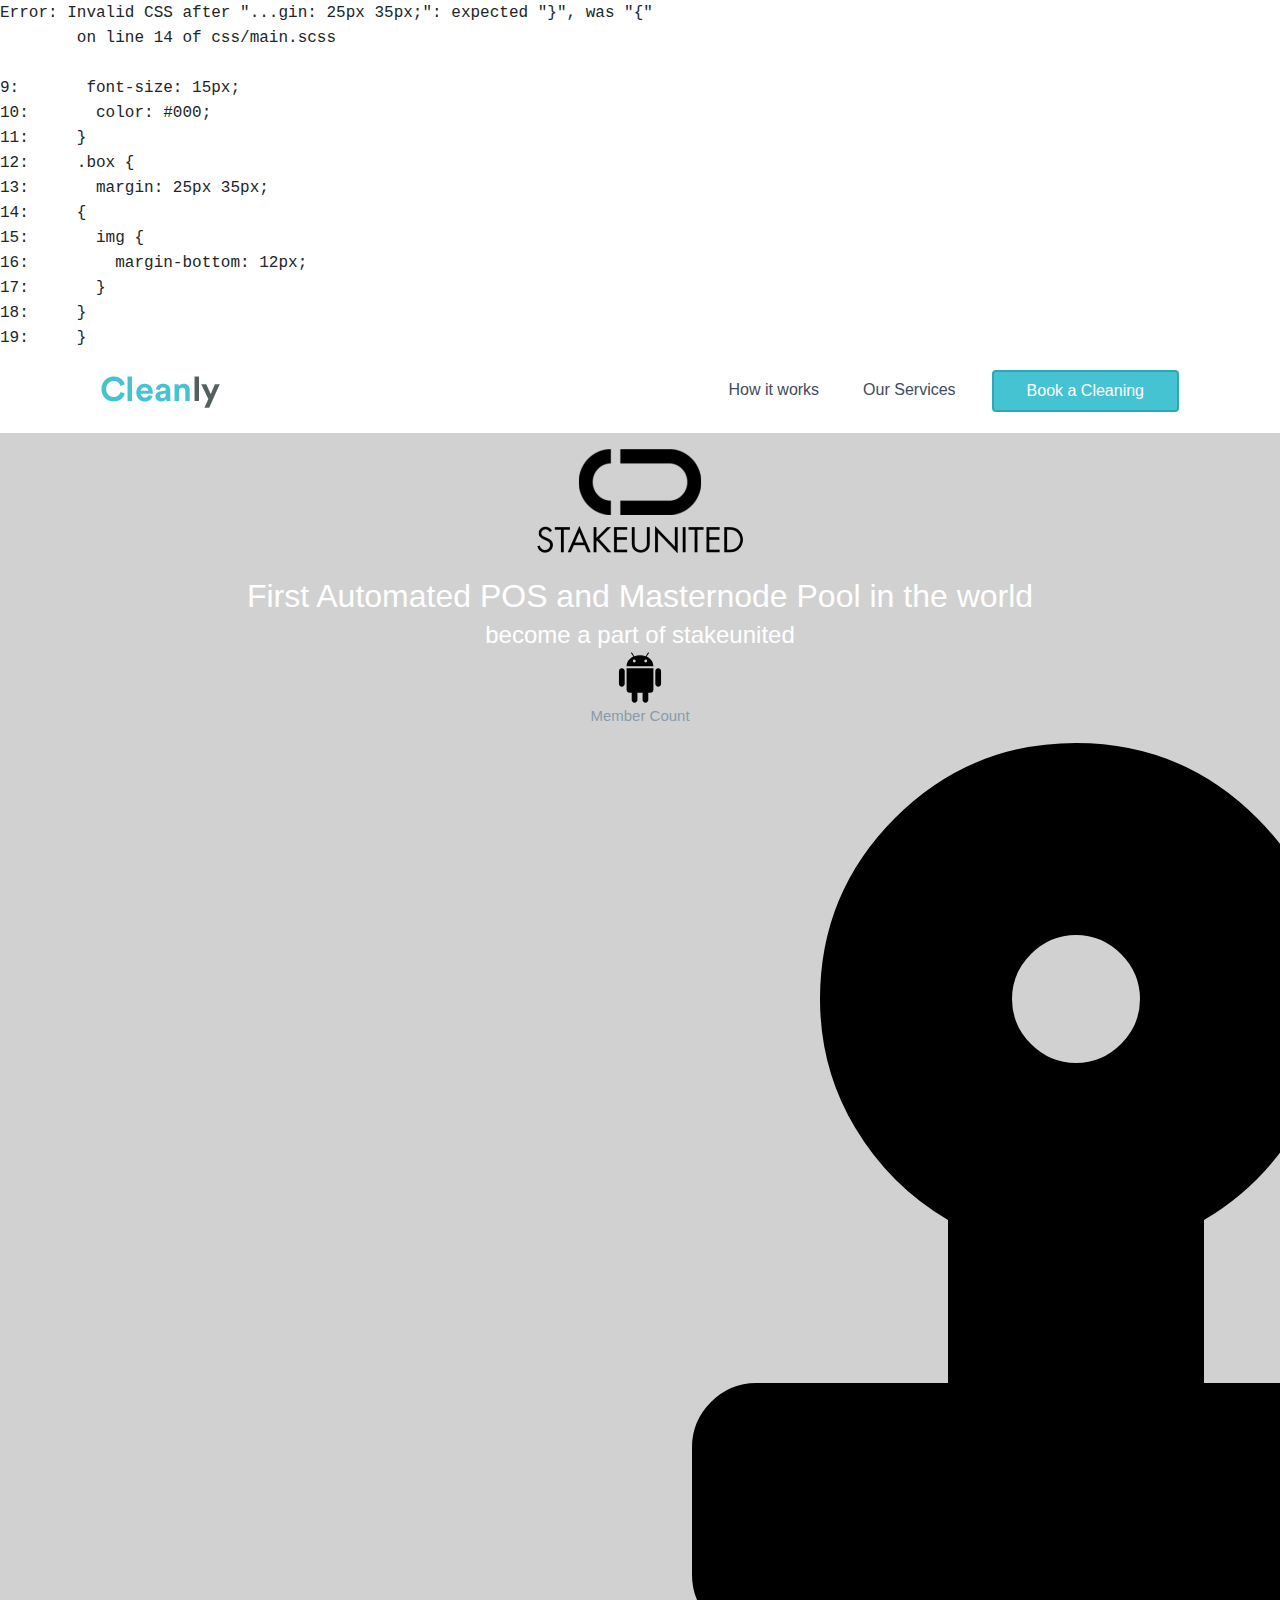
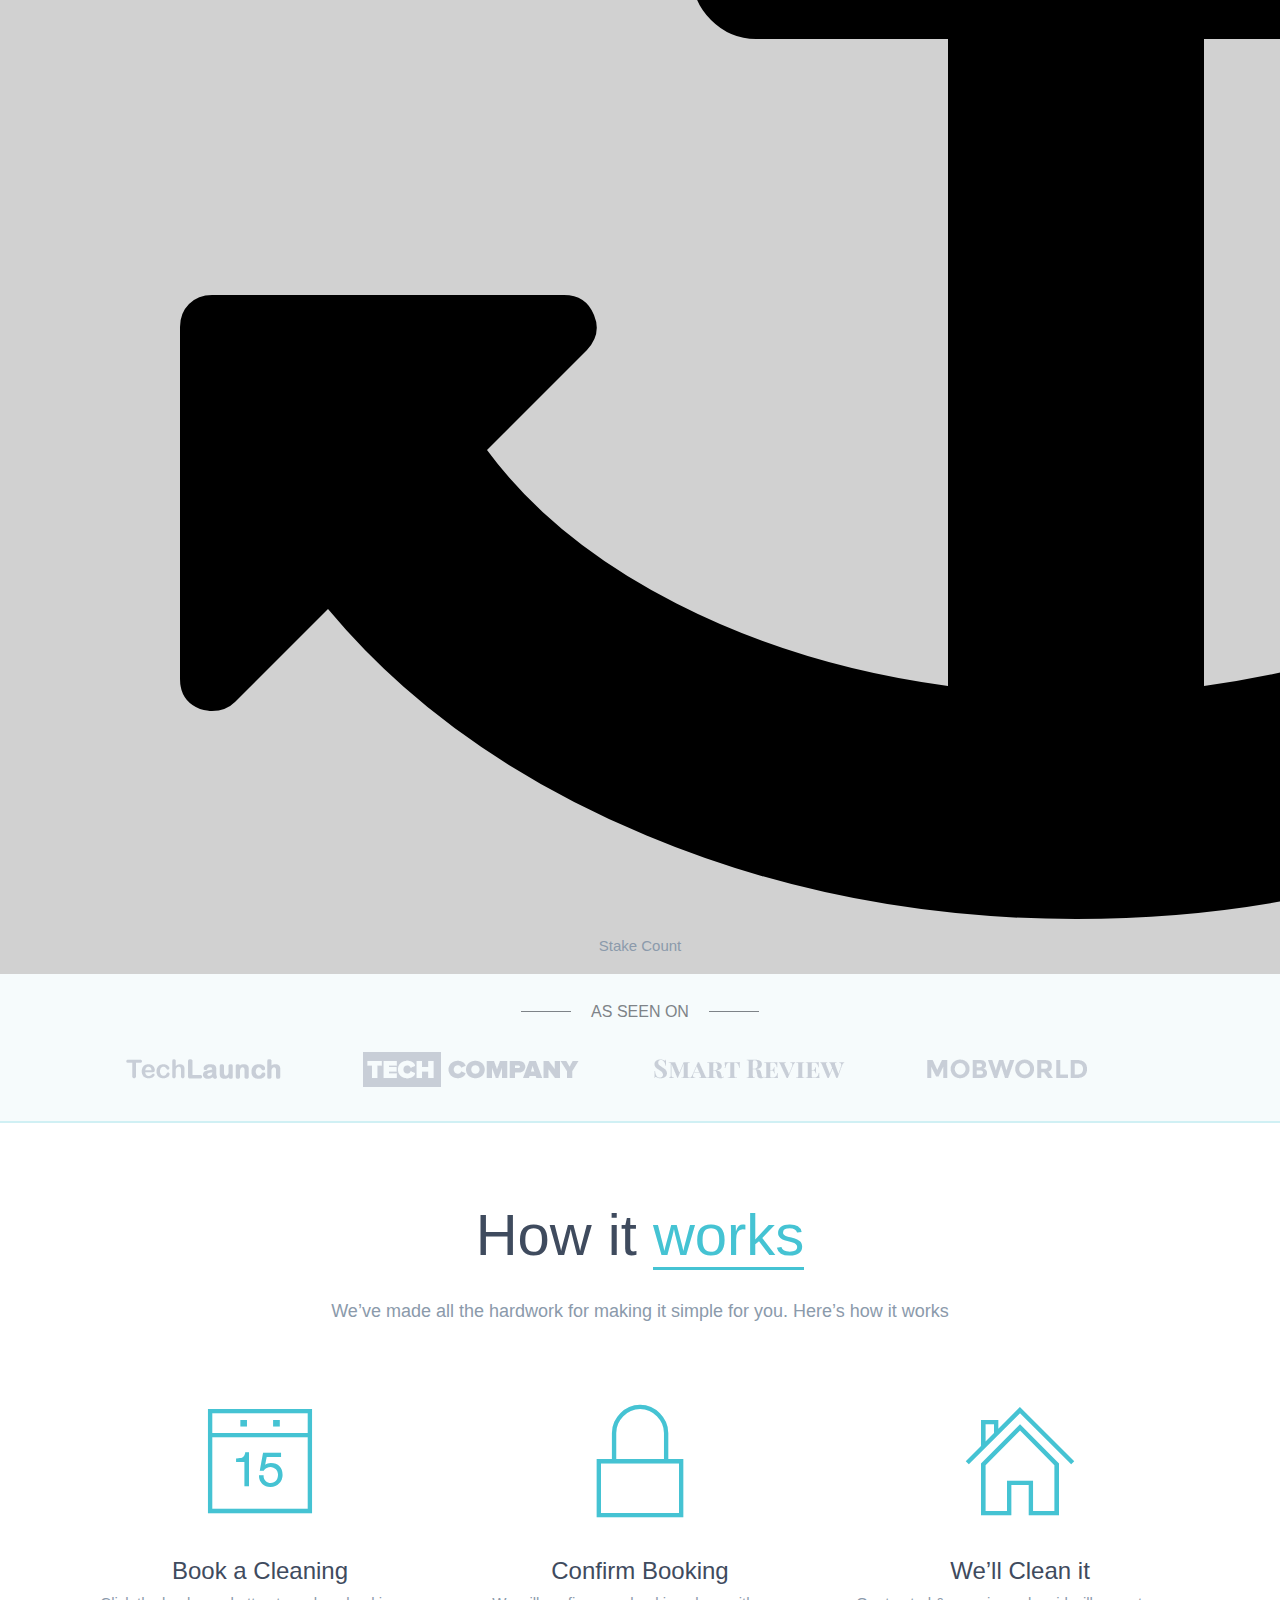
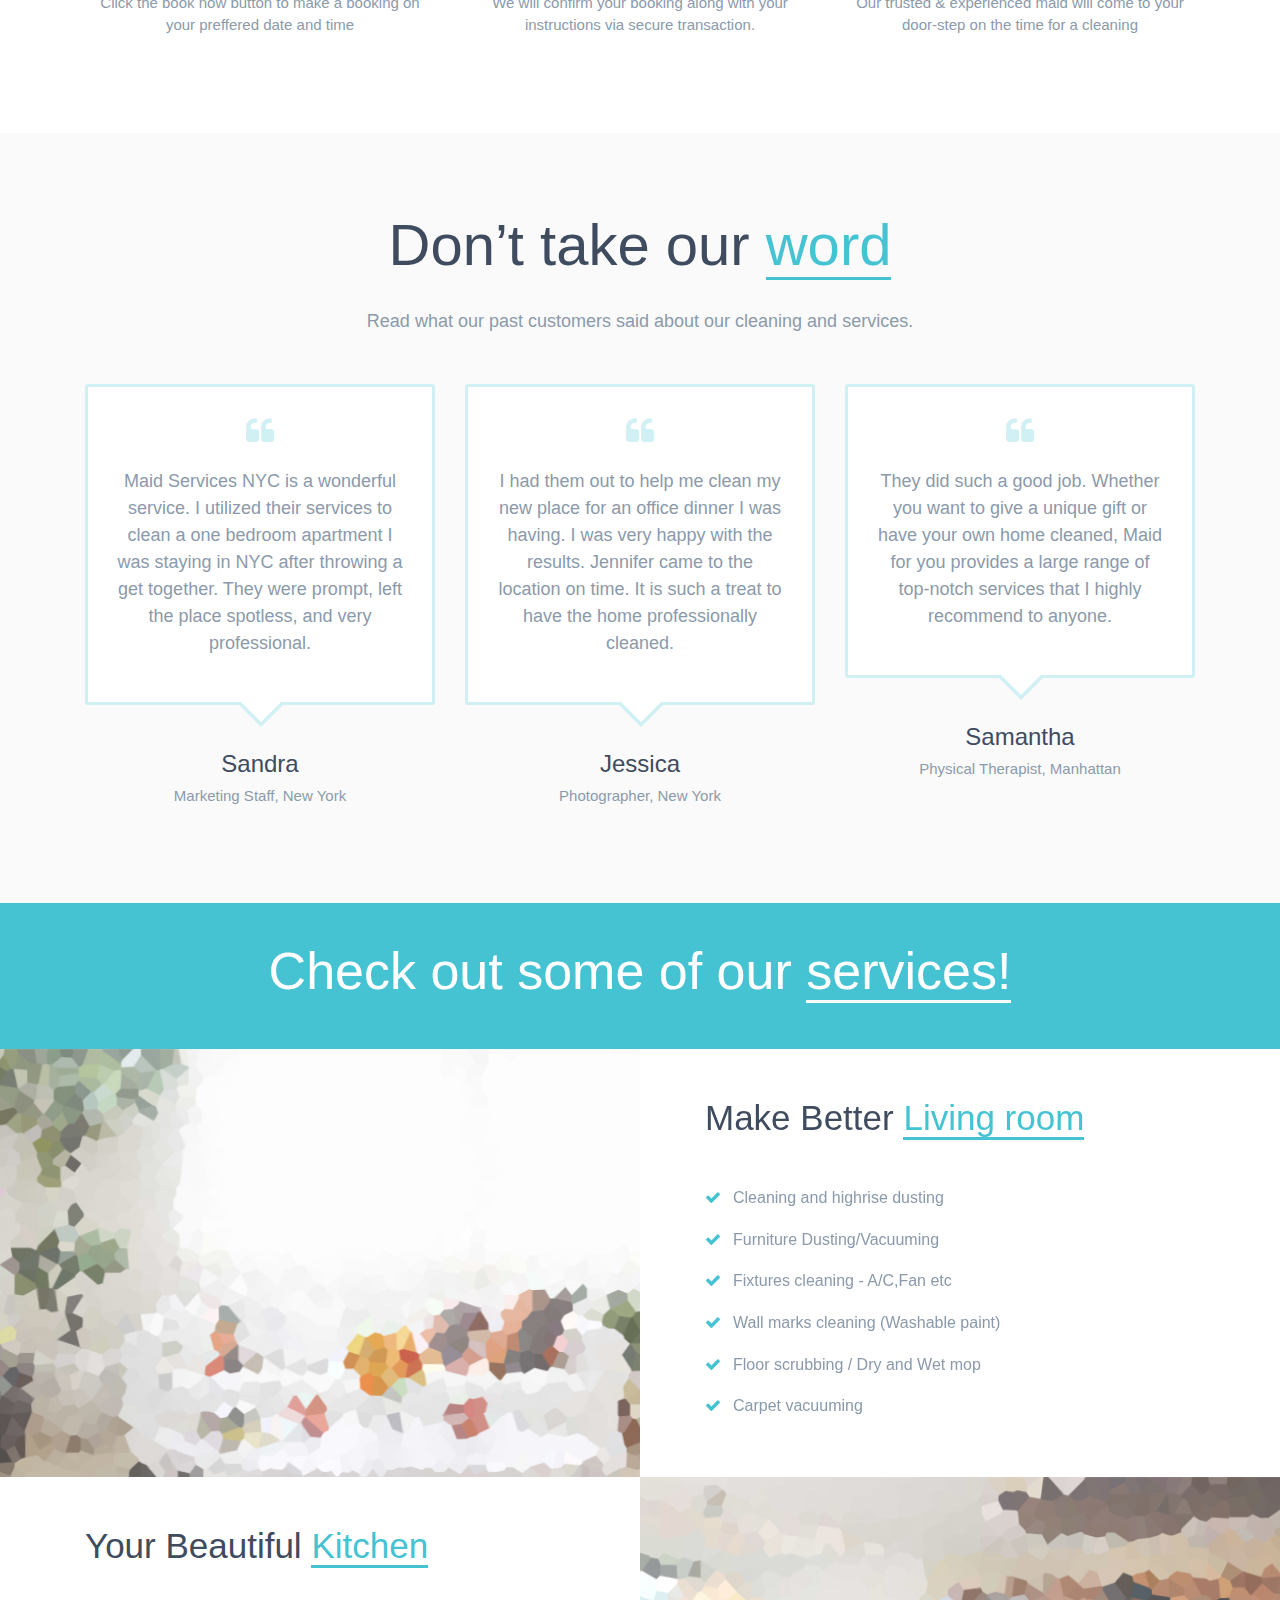
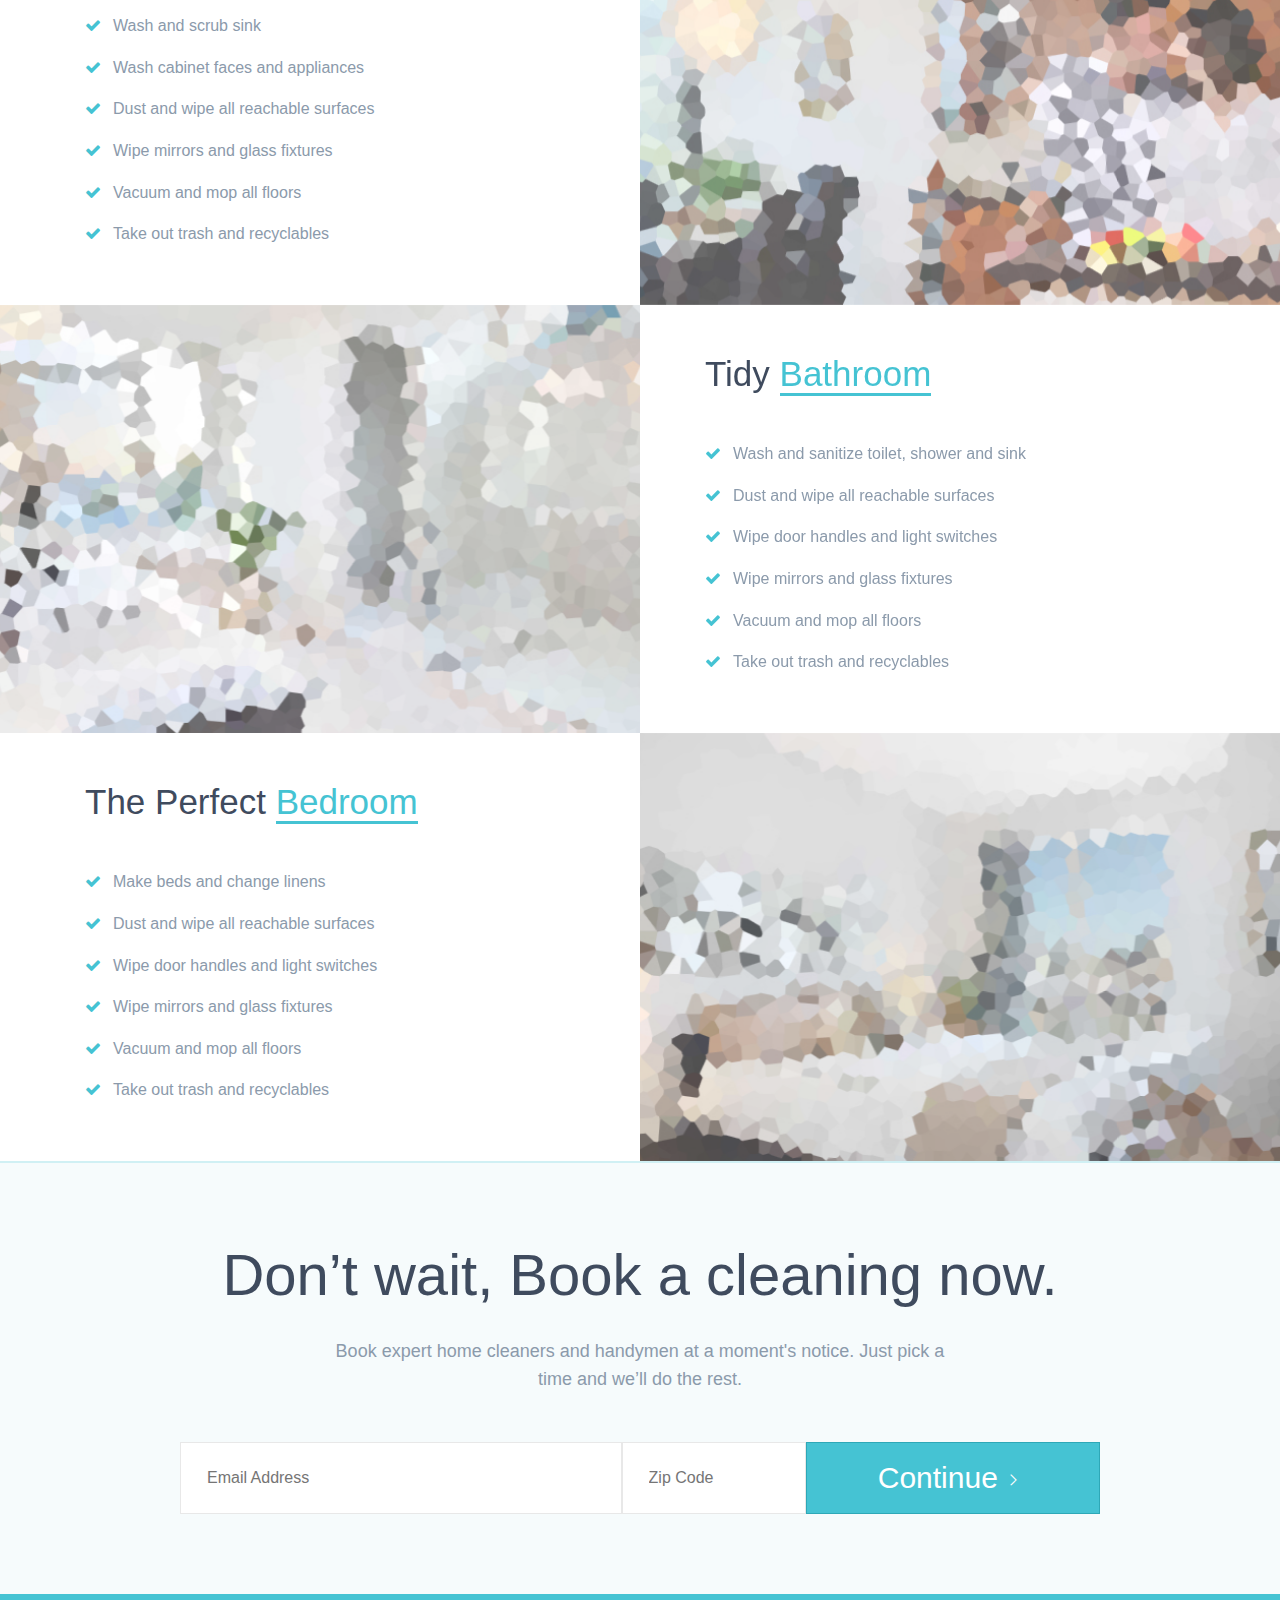
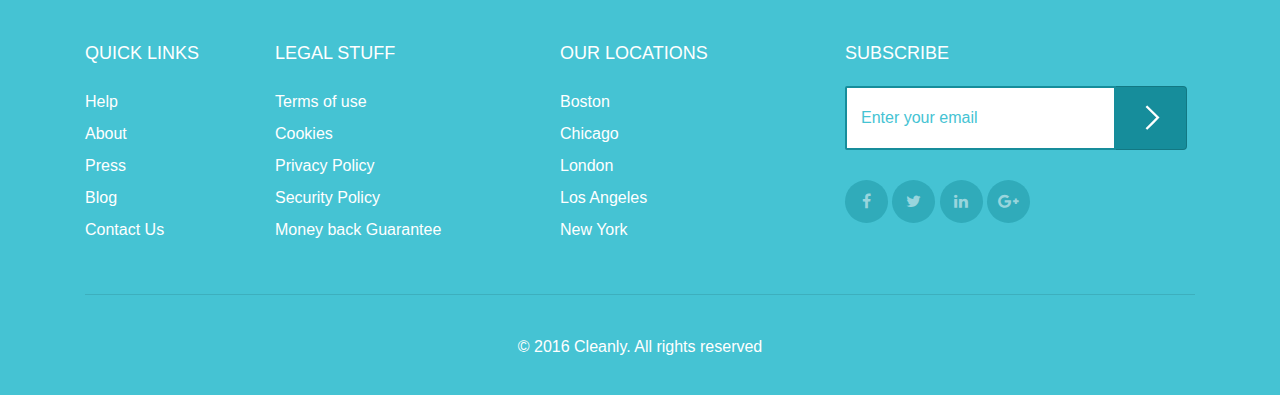
==== commit d90dd864: "Tile (first) section" ====
--- a/HTML/index.html
+++ b/HTML/index.html
@@ -12,8 +12,10 @@
     <link rel="stylesheet" href="css/font-awesome.min.css">
     <!-- Simple Line Font -->
     <link rel="stylesheet" href="css/pe-icon-7-stroke.css">
-    <!-- Main CSS -->
+    <!-- Template CSS -->
     <link rel="stylesheet" href="css/style.css">
+    <!-- Customised CSS for Stack United -->
+    <link rel="stylesheet" href="css/main.css">
 </head>
 
 <body>
@@ -51,15 +53,23 @@
             <div class="row justify-content-center">
                 <div class="col-md-10">
                     <div class="slider-content">
-                        <h1>Cleaning Made Easy</h1>
-                        <h3>Book expert home cleaners and handymen at a moment's notice. Just pick a time and we’ll do the rest.</h3>
-                        <form class="form-wrap" action="booking.html">
-                            <div class="btn-group" role="group" aria-label="Basic example">
-                                <input type="text" placeholder="Email Address" class="btn-group1">
-                                <input type="number" placeholder="Zip Code" class="btn-group2">
-                                <button type="submit" class="btn-form">Continue<i class="pe-7s-angle-right"></i></button>
+                        <img class="logo" src="images/stack-united/stack-united-logo.png"/>
+                        <h1>First Automated POS and Masternode Pool in the world</h1>
+                        <h3>become a part of stakeunited</h3>
+                        <div class="count">
+                            <div class="box">
+                                <div>
+                                    <img src="images/stack-united/android.svg"/>
+                                </div>
+                                <p>Member Count</p>
                             </div>
-                        </form>
+                            <div class="box">
+                                <div>
+                                    <img src="images/stack-united/anchor.svg"/>
+                                </div>
+                                <p>Stake Count</p>
+                            </div>
+                        </div>
                     </div>
                 </div>
             </div>
--- a/HTML/css/style.css
+++ b/HTML/css/style.css
@@ -1,28 +1,28 @@
-/*------------------------------------------------------------------
-Theme Name: Cleanly - Responsive Bootstrap Landing Page
-Version: 1.0
-Author: Surjith S M
+/*------------------------------------------------------------------
+Theme Name: Cleanly - Responsive Bootstrap Landing Page
+Version: 1.0
+Author: Surjith S M
 -------------------------------------------------------------------*/
-/*------------------------------------------------------------------
-[TABLE OF CONTENTS]
-    
-    1. GLOBAL STYLES
-    2. FONT
-    3. COUNTDOWN TIMER
-    4. SLIDER
-    5. HOW IT WORKS
-    6. SPLIT SCREEN EFFECT
-
-
+/*------------------------------------------------------------------
+[TABLE OF CONTENTS]
+    
+    1. GLOBAL STYLES
+    2. FONT
+    3. COUNTDOWN TIMER
+    4. SLIDER
+    5. HOW IT WORKS
+    6. SPLIT SCREEN EFFECT
+
+
     -------------------------------------------------------------------*/
-/* ==========================================================================
-   Font
+/* ==========================================================================
+   Font
    ========================================================================== */
-/* ==========================================================================
-   Color
+/* ==========================================================================
+   Color
    ========================================================================== */
-/* ==============================================================
-   GLOBAL STYLES
+/* ==============================================================
+   GLOBAL STYLES
    ============================================================== */
 article,
 aside,
@@ -193,7 +193,7 @@
   border-spacing: 0; }
 
 h1 {
-  font-size: 72px;
+  font-size: 32px;
   color: #ffffff; }
   @media (max-width: 992px) {
     h1 {
@@ -236,8 +236,8 @@
 header {
   padding: 12px 0; }
 
-/* ==========================================================================
-   Font
+/* ==========================================================================
+   Font
    ========================================================================== */
 .navbar-light .navbar-nav .nav-link {
   color: #3f4b5e;
@@ -266,8 +266,8 @@
   padding: .5rem .75rem;
   border: 2px solid #e2e6e9; }
 
-/* ==============================================================
-COUNDOWN TIMER
+/* ==============================================================
+COUNDOWN TIMER
 ============================================================== */
 .countdown-wrap {
   margin-top: 50px;
@@ -321,15 +321,16 @@
     .affix {
       width: 26.2%; } }
 
-/* ==============================================================
-   SLIDER
+/* ==============================================================
+   SLIDER
    ============================================================== */
 .slider {
   position: relative;
-  background: url(../images/landing-img.jpg) no-repeat;
+  /*background: url(../images/landing-img.jpg) no-repeat;*/
   background-size: cover;
   background-position: center;
-  padding: 10rem 0; }
+  /*padding: 10rem 0; */
+}
   .slider:before {
     content: "";
     position: absolute;
@@ -347,15 +348,18 @@
       top: 164px;
       margin: 0 12px; } }
   .slider-content h1 {
-    margin-bottom: 32px;
-    margin-top: 0;
-    text-shadow: 1px 1px 55px rgba(0, 0, 0, 0.47);
-    letter-spacing: -2px; }
+    margin-bottom: 8px;
+    margin-top: 12px;
+    /*margin-bottom: 32px;*/
+    /*margin-top: 0;*/
+    /*text-shadow: 1px 1px 55px rgba(0, 0, 0, 0.47);*/
+    /*letter-spacing: -2px;*/
+  }
   .slider-content h3 {
     color: #ffffff;
-    line-height: 1.3;
-    font-size: 26px;
-    text-shadow: 1px 1px 20px rgba(0, 0, 0, 0.37);
+    /*line-height: 1.3;*/
+    font-size: 24px;
+    /*text-shadow: 1px 1px 20px rgba(0, 0, 0, 0.37);*/
     font-weight: 400;
     max-width: 790px;
     margin: 0 auto; }
@@ -452,8 +456,8 @@
     .center-block h6 {
       width: 100%; } }
 
-/* ==============================================================
-   COUNDOWN TIMER
+/* ==============================================================
+   COUNDOWN TIMER
    ============================================================== */
 .counter {
   max-width: 100%;
@@ -507,8 +511,8 @@
   outline: none;
   background-color: #fff; }
 
-/* ==============================================================
-   OUR CLIENTS
+/* ==============================================================
+   OUR CLIENTS
    ============================================================== */
 .our-client {
   padding: 26px 0;
@@ -563,8 +567,8 @@
     width: 100% !important;
     margin-bottom: 10px !important; } }
 
-/* ==============================================================
-   HOW IT WORK
+/* ==============================================================
+   HOW IT WORK
    ============================================================== */
 .howit-wrap {
   text-align: center;
@@ -584,8 +588,8 @@
     .howit-wrap {
       margin: 28px 0 0; } }
 
-/* ==============================================================
-   TESIMONIAL
+/* ==============================================================
+   TESIMONIAL
    ============================================================== */
 .testimonial {
   background: #f6fbfc; }
@@ -645,8 +649,8 @@
     .testi-title {
       margin: 27px 0 32px; } }
 
-/* ==============================================================
-   SERVICES
+/* ==============================================================
+   SERVICES
    ============================================================== */
 .grid {
   position: relative;
@@ -830,8 +834,8 @@
       width: 100%;
       position: inherit; } }
 
-/* ==============================================================
-   BOOKING
+/* ==============================================================
+   BOOKING
    ============================================================== */
 .booking {
   background: #f6fbfc;
@@ -845,8 +849,8 @@
       .booking h6 {
         width: 100%; } }
 
-/* ==============================================================
-   FOOTER
+/* ==============================================================
+   FOOTER
    ============================================================== */
 footer {
   background: #45c3d3;
@@ -930,8 +934,8 @@
     color: #ffffff;
     margin: 20px; }
 
-/* ==============================================================
-   HEDER STYLE TWO
+/* ==============================================================
+   HEDER STYLE TWO
    ============================================================== */
 .header-style2 {
   padding: 12px 0;
@@ -1074,8 +1078,8 @@
   .landing-2 .slider-content:focus {
     border: none; }
 
-/* ==============================================================
-   HOWIT WORK2
+/* ==============================================================
+   HOWIT WORK2
    ============================================================== */
 .howit-work2 h2 {
   font-weight: 700; }
@@ -1133,8 +1137,8 @@
       font-weight: 100;
       text-decoration: none; }
 
-/* ==============================================================
-   TESTIMONIAL
+/* ==============================================================
+   TESTIMONIAL
    ============================================================== */
 .testimonial {
   background: #fafafa; }
@@ -1207,8 +1211,8 @@
     .speciality h6 {
       width: 100%; } }
 
-/* ==============================================================
-   SPECIALITY
+/* ==============================================================
+   SPECIALITY
    ============================================================== */
 .speciality-img {
   position: realative; }
@@ -1245,8 +1249,8 @@
         font-size: 17px;
         margin: 0 0 0 40px; }
 
-/* ==============================================================
-   GUESTS
+/* ==============================================================
+   GUESTS
    ============================================================== */
 .guests {
   background: #fafafa; }
@@ -1266,8 +1270,8 @@
       .guests h6 {
         width: 100%; } }
 
-/* ==============================================================
-   FOOTER STYLE TWO
+/* ==============================================================
+   FOOTER STYLE TWO
    ============================================================== */
 .footer-style2 {
   text-align: center;
@@ -1306,8 +1310,8 @@
     .private a:hover {
       opacity: 0.6; }
 
-/* ==============================================================
-   BOOKING SECTION
+/* ==============================================================
+   BOOKING SECTION
    ============================================================== */
 .booking-details {
   background: #f7fbfc; }
--- a/HTML/css/main.css
+++ b/HTML/css/main.css
@@ -0,0 +1,59 @@
+/*
+Error: Invalid CSS after "...gin: 25px 35px;": expected "}", was "{"
+        on line 14 of css/main.scss
+
+9:       font-size: 15px;
+10:       color: #000;
+11:     }
+12:     .box {
+13:       margin: 25px 35px;
+14:     {
+15:       img {
+16:         margin-bottom: 12px;
+17:       }
+18:     }
+19:     }
+
+Backtrace:
+css/main.scss:14
+/Library/Ruby/Gems/2.0.0/gems/sass-3.5.5/lib/sass/scss/parser.rb:1278:in `expected'
+/Library/Ruby/Gems/2.0.0/gems/sass-3.5.5/lib/sass/scss/parser.rb:1208:in `expected'
+/Library/Ruby/Gems/2.0.0/gems/sass-3.5.5/lib/sass/scss/parser.rb:1203:in `tok!'
+/Library/Ruby/Gems/2.0.0/gems/sass-3.5.5/lib/sass/scss/parser.rb:679:in `block'
+/Library/Ruby/Gems/2.0.0/gems/sass-3.5.5/lib/sass/scss/parser.rb:747:in `declaration_or_ruleset'
+/Library/Ruby/Gems/2.0.0/gems/sass-3.5.5/lib/sass/scss/parser.rb:697:in `block_child'
+/Library/Ruby/Gems/2.0.0/gems/sass-3.5.5/lib/sass/scss/parser.rb:689:in `block_contents'
+/Library/Ruby/Gems/2.0.0/gems/sass-3.5.5/lib/sass/scss/parser.rb:678:in `block'
+/Library/Ruby/Gems/2.0.0/gems/sass-3.5.5/lib/sass/scss/parser.rb:747:in `declaration_or_ruleset'
+/Library/Ruby/Gems/2.0.0/gems/sass-3.5.5/lib/sass/scss/parser.rb:697:in `block_child'
+/Library/Ruby/Gems/2.0.0/gems/sass-3.5.5/lib/sass/scss/parser.rb:686:in `block_contents'
+/Library/Ruby/Gems/2.0.0/gems/sass-3.5.5/lib/sass/scss/parser.rb:678:in `block'
+/Library/Ruby/Gems/2.0.0/gems/sass-3.5.5/lib/sass/scss/parser.rb:670:in `ruleset'
+/Library/Ruby/Gems/2.0.0/gems/sass-3.5.5/lib/sass/scss/parser.rb:696:in `block_child'
+/Library/Ruby/Gems/2.0.0/gems/sass-3.5.5/lib/sass/scss/parser.rb:686:in `block_contents'
+/Library/Ruby/Gems/2.0.0/gems/sass-3.5.5/lib/sass/scss/parser.rb:137:in `stylesheet'
+/Library/Ruby/Gems/2.0.0/gems/sass-3.5.5/lib/sass/scss/parser.rb:41:in `parse'
+/Library/Ruby/Gems/2.0.0/gems/sass-3.5.5/lib/sass/engine.rb:414:in `_to_tree'
+/Library/Ruby/Gems/2.0.0/gems/sass-3.5.5/lib/sass/engine.rb:389:in `_render_with_sourcemap'
+/Library/Ruby/Gems/2.0.0/gems/sass-3.5.5/lib/sass/engine.rb:307:in `render_with_sourcemap'
+/Library/Ruby/Gems/2.0.0/gems/sass-3.5.5/lib/sass/plugin/compiler.rb:462:in `update_stylesheet'
+/Library/Ruby/Gems/2.0.0/gems/sass-3.5.5/lib/sass/plugin/compiler.rb:215:in `block in update_stylesheets'
+/Library/Ruby/Gems/2.0.0/gems/sass-3.5.5/lib/sass/plugin/compiler.rb:209:in `each'
+/Library/Ruby/Gems/2.0.0/gems/sass-3.5.5/lib/sass/plugin/compiler.rb:209:in `update_stylesheets'
+/Library/Ruby/Gems/2.0.0/gems/sass-3.5.5/lib/sass/plugin/compiler.rb:443:in `on_file_changed'
+/Library/Ruby/Gems/2.0.0/gems/sass-3.5.5/lib/sass/plugin/compiler.rb:320:in `block in watch'
+/Library/Ruby/Gems/2.0.0/gems/sass-listen-4.0.0/lib/sass-listen/event/config.rb:23:in `call'
+/Library/Ruby/Gems/2.0.0/gems/sass-listen-4.0.0/lib/sass-listen/event/config.rb:23:in `call'
+/Library/Ruby/Gems/2.0.0/gems/sass-listen-4.0.0/lib/sass-listen/event/processor.rb:115:in `_process_changes'
+/Library/Ruby/Gems/2.0.0/gems/sass-listen-4.0.0/lib/sass-listen/event/processor.rb:19:in `block in loop_for'
+/Library/Ruby/Gems/2.0.0/gems/sass-listen-4.0.0/lib/sass-listen/event/processor.rb:15:in `loop'
+/Library/Ruby/Gems/2.0.0/gems/sass-listen-4.0.0/lib/sass-listen/event/processor.rb:15:in `loop_for'
+/Library/Ruby/Gems/2.0.0/gems/sass-listen-4.0.0/lib/sass-listen/event/loop.rb:84:in `_wait_for_changes'
+/Library/Ruby/Gems/2.0.0/gems/sass-listen-4.0.0/lib/sass-listen/event/loop.rb:42:in `block in setup'
+/Library/Ruby/Gems/2.0.0/gems/sass-listen-4.0.0/lib/sass-listen/internals/thread_pool.rb:6:in `call'
+/Library/Ruby/Gems/2.0.0/gems/sass-listen-4.0.0/lib/sass-listen/internals/thread_pool.rb:6:in `block in add'
+*/
+body:before {
+  white-space: pre;
+  font-family: monospace;
+  content: "Error: Invalid CSS after \"...gin: 25px 35px;\": expected \"}\", was \"{\"\A         on line 14 of css/main.scss\A \A 9:       font-size: 15px;\A 10:       color: #000;\A 11:     }\A 12:     .box {\A 13:       margin: 25px 35px;\A 14:     {\A 15:       img {\A 16:         margin-bottom: 12px;\A 17:       }\A 18:     }\A 19:     }"; }
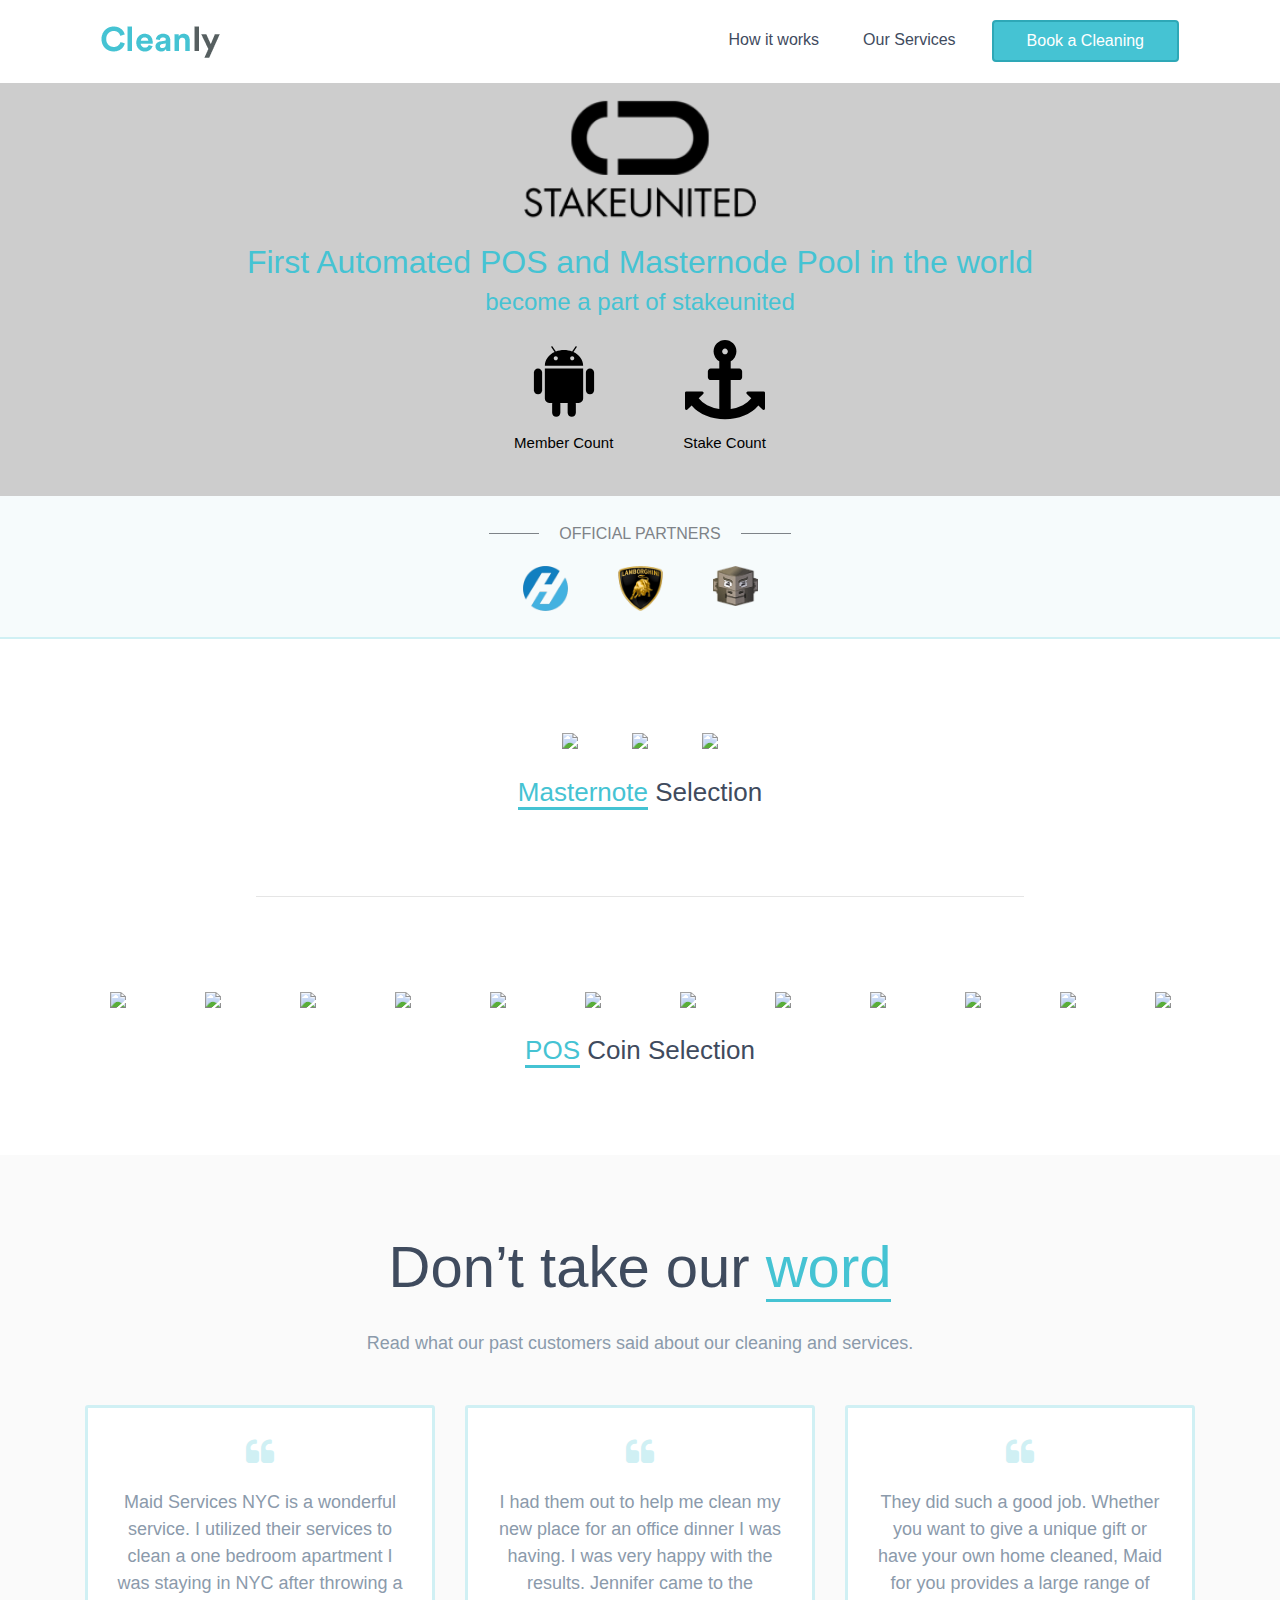
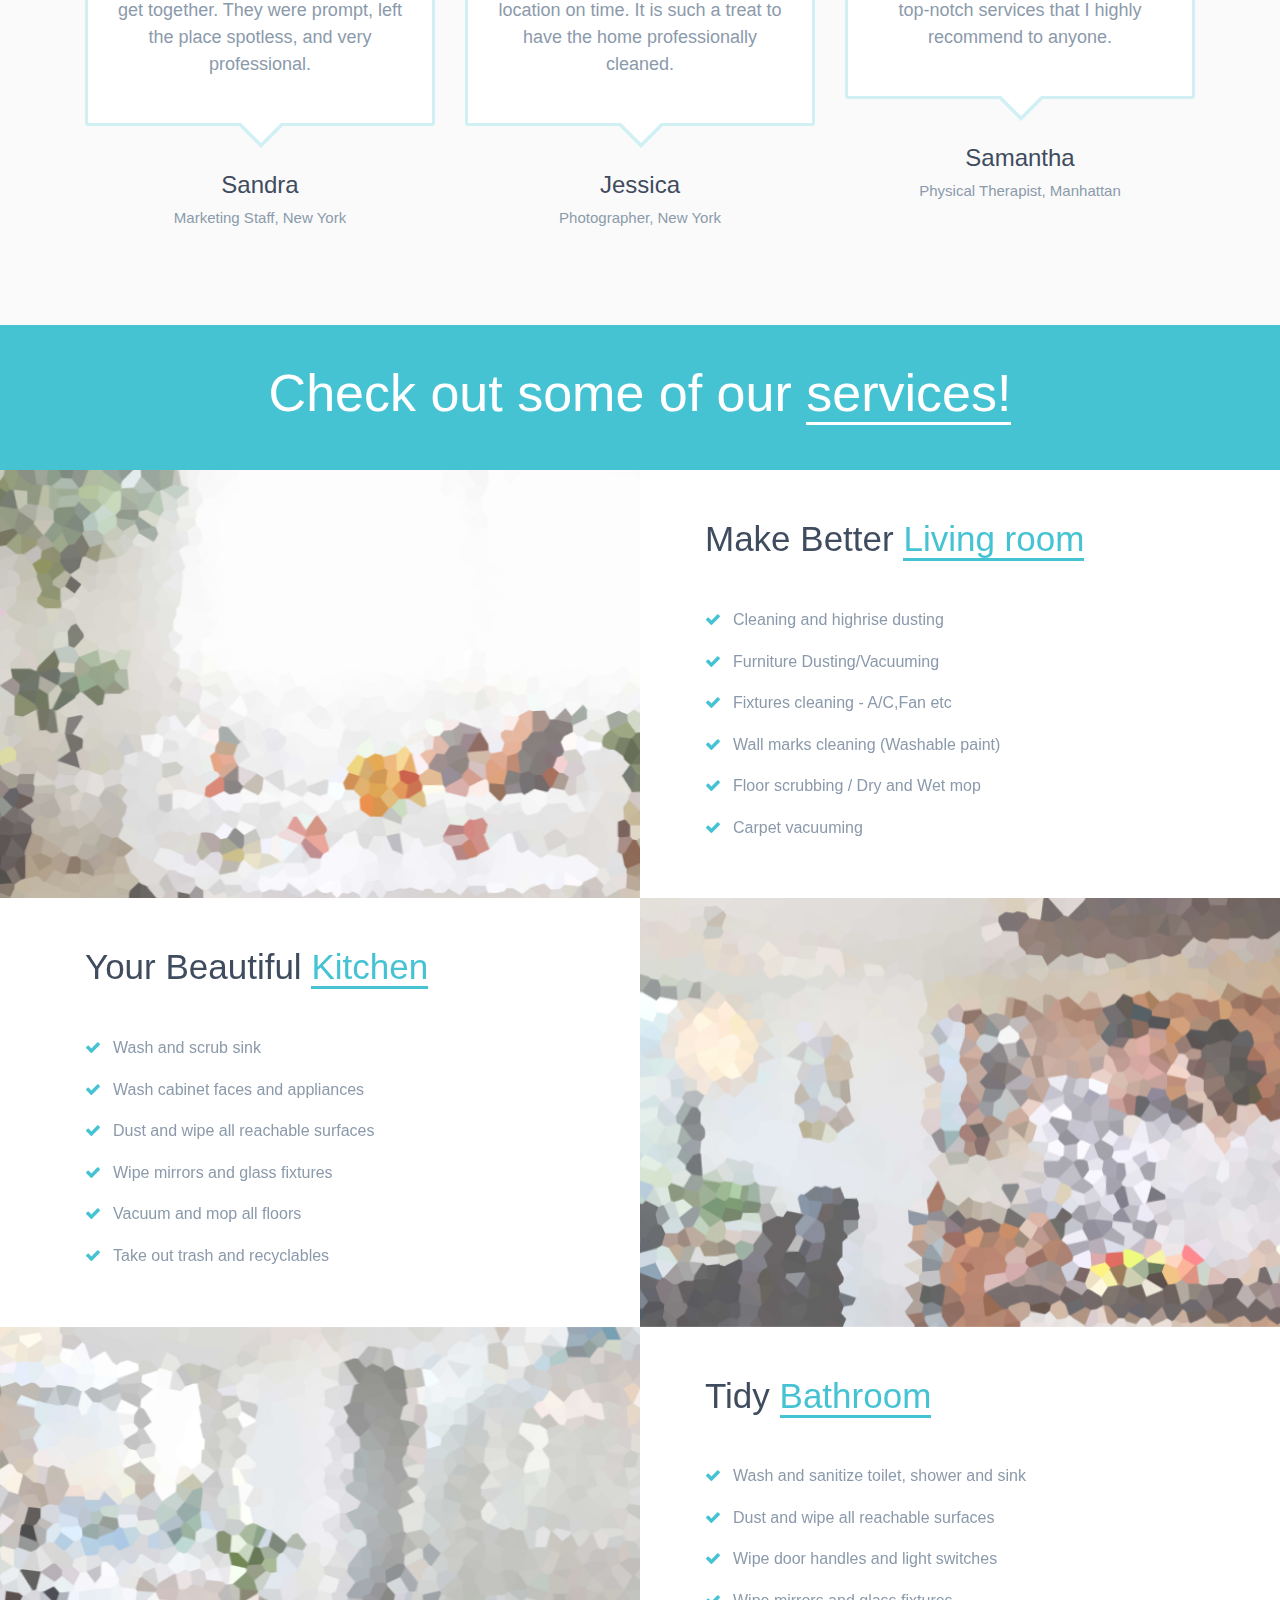
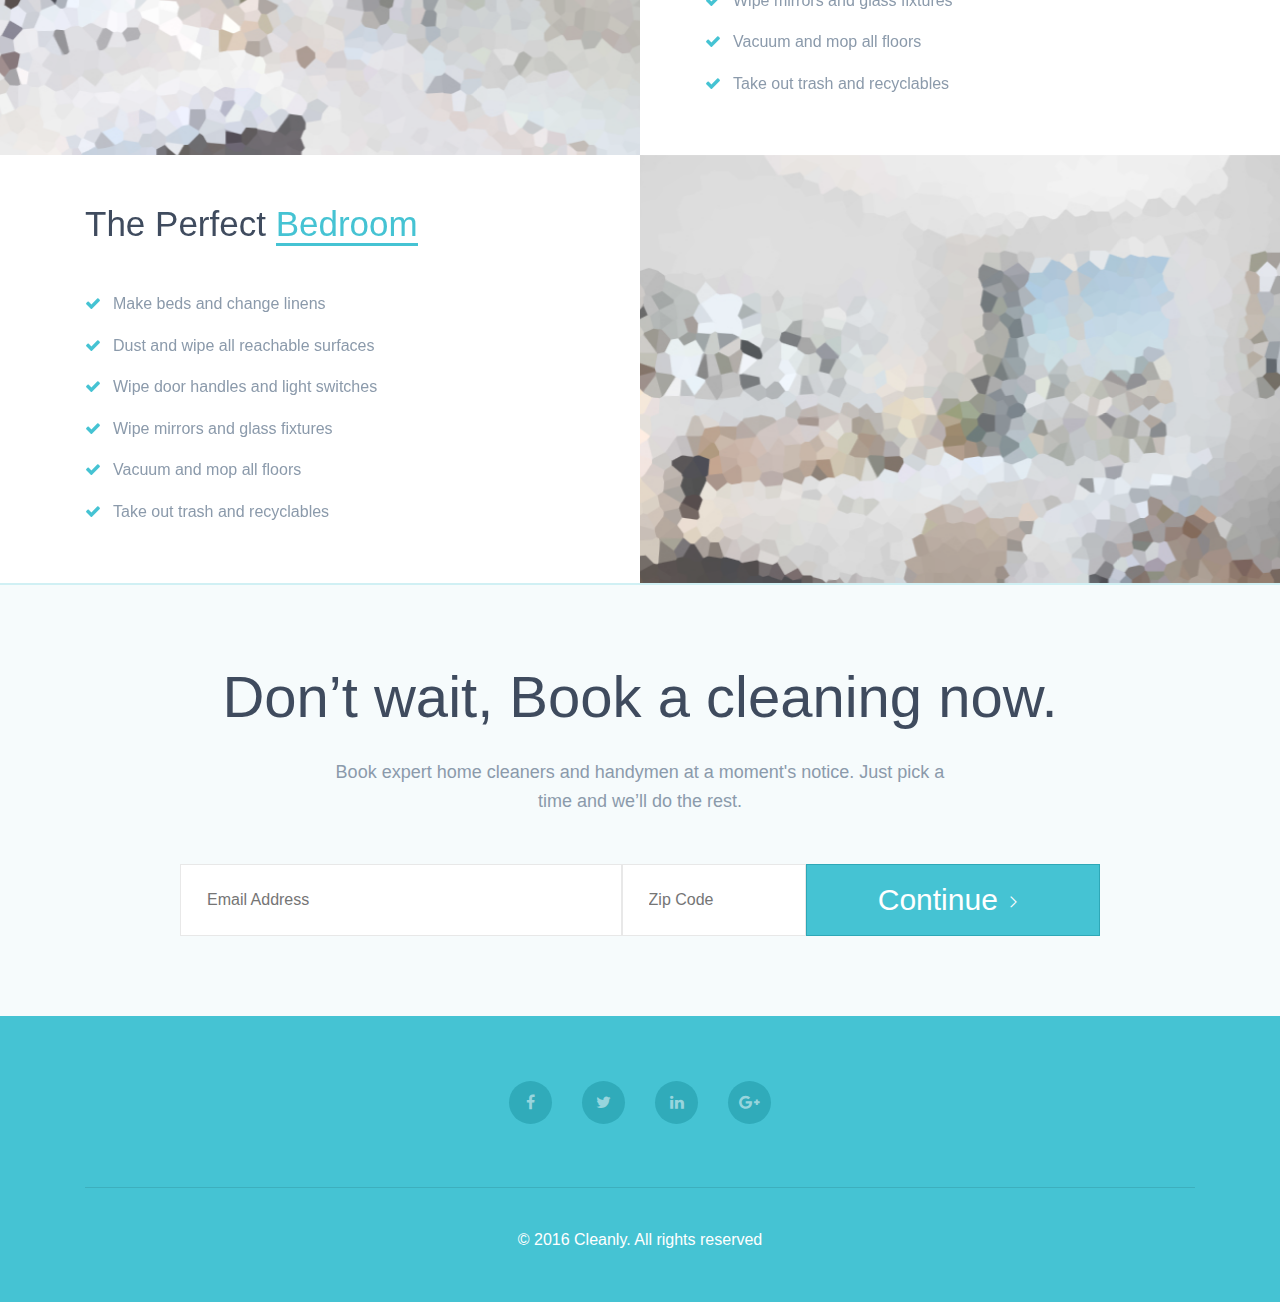
==== commit c5f45e11: "Merge branch 'master' of https://github.com/hassantauqeer/stake-united" ====
--- a/HTML/index.html
+++ b/HTML/index.html
@@ -81,21 +81,18 @@
         <div class="container">
             <div class="row">
                 <div class="col-md-12">
-                    <span>AS SEEN ON</span>
+                    <span>OFFICIAL PARTNERS</span>
                 </div>
                 <div class="col-md-12">
                     <ul>
                         <li>
-                            <a href="#"><img src="images/client1.png" class="img-fluid" alt="client logo"></a>
+                            <a href="#"><img src="images/stack-united/partners/hight.png" class="img-fluid" alt="client logo"></a>
                         </li>
                         <li>
-                            <a href="#"><img src="images/client2.png" class="img-fluid" alt="client logo"></a>
+                            <a href="#"><img src="images/stack-united/partners/lambo.png" class="img-fluid" alt="client logo"></a>
                         </li>
                         <li>
-                            <a href="#"><img src="images/client3.png" class="img-fluid" alt="client logo"></a>
-                        </li>
-                        <li>
-                            <a href="#"><img src="images/client4.png" class="img-fluid" alt="client logo"></a>
+                            <a href="#"><img src="images/stack-united/partners/monk1.png" alt="client logo"></a>
                         </li>
                     </ul>
                 </div>
@@ -103,41 +100,105 @@
         </div>
     </section>
     <!--//END CLIENTS -->
-    <!--============================= HOW IT WORK =============================-->
+    <!--============================= MASTER NOTE =============================-->
+    <section class="howit-work main-block center-block">
+        <div class="container">
+            <div class="row master-note-icons">
+
+                    <div class="howit-wrap">
+                        <img src="images/stack-united/coins/xgox.png">
+                    </div>
+                    <div class="howit-wrap">
+                        <img src="images/stack-united/coins/xios.png">
+                    </div>
+                    <div class="howit-wrap">
+                        <img src="images/stack-united/coins/xp.png">
+                    </div>
+            </div>
+            <div class="row head">
+                <div class="col-md-12">
+                    <h2><span>Masternote</span> Selection</h2>
+                    <!--<h6>We’ve made all the hardwork for making it simple for you. Here’s how it works</h6>-->
+                </div>
+            </div>
+        </div>
+    </section>
+    <!--//END MASTER NOTE -->
+    <hr class="after-masternote"/>
+    <!--============================= POS COIN =============================-->
     <section class="howit-work main-block center-block" id="howitworks">
         <div class="container">
             <div class="row">
-                <div class="col-md-12">
-                    <h2>How it <span>works</span></h2>
-                    <h6>We’ve made all the hardwork for making it simple for you. Here’s how it works</h6>
-                </div>
-            </div>
-            <div class="row">
-                <div class="col-md-4">
-                    <div class="howit-wrap">
-                        <span class="pe-7s-date"></span>
-                        <h4>Book a Cleaning</h4>
-                        <p>Click the book now button to make a booking on your preffered date and time</p>
-                    </div>
-                </div>
-                <div class="col-md-4">
-                    <div class="howit-wrap">
-                        <span class="pe-7s-lock"></span>
-                        <h4>Confirm Booking</h4>
-                        <p>We will confirm your booking along with your instructions via secure transaction.</p>
-                    </div>
-                </div>
-                <div class="col-md-4">
-                    <div class="howit-wrap">
-                        <span class="pe-7s-home"></span>
-                        <h4>We’ll Clean it</h4>
-                        <p>Our trusted & experienced maid will come to your door-step on the time for a cleaning</p>
-                    </div>
-                </div>
-            </div>
-        </div>
-    </section>
-    <!--//END HOW IT WORK -->
+                <div class="col-md-1">
+                    <div class="howit-wrap">
+                        <img src="images/stack-united/coins/aerm1.png">
+                    </div>
+                </div>
+                <div class="col-md-1">
+                    <div class="howit-wrap">
+                        <img src="images/stack-united/coins/altcom.png">
+                    </div>
+                </div>
+                <div class="col-md-1">
+                    <div class="howit-wrap">
+                        <img src="images/stack-united/coins/buzz.png">
+                    </div>
+                </div>
+                <div class="col-md-1">
+                    <div class="howit-wrap">
+                        <img src="images/stack-united/coins/emb1.png">
+                    </div>
+                </div>
+                <div class="col-md-1">
+                    <div class="howit-wrap">
+                        <img src="images/stack-united/coins/hold.png">
+                    </div>
+                </div>
+                <div class="col-md-1">
+                    <div class="howit-wrap">
+                        <img src="images/stack-united/coins/kb3.png">
+                    </div>
+                </div>
+                <div class="col-md-1">
+                    <div class="howit-wrap">
+                        <img src="images/stack-united/coins/mut1.png">
+                    </div>
+                </div>
+                <div class="col-md-1">
+                    <div class="howit-wrap">
+                        <img src="images/stack-united/coins/opc.png">
+                    </div>
+                </div>
+                <div class="col-md-1">
+                    <div class="howit-wrap">
+                        <img src="images/stack-united/coins/pivx.png">
+                    </div>
+                </div>
+                <div class="col-md-1">
+                    <div class="howit-wrap">
+                        <img src="images/stack-united/coins/xgox.png">
+                    </div>
+                </div>
+                <div class="col-md-1">
+                    <div class="howit-wrap">
+                        <img src="images/stack-united/coins/xios.png">
+                    </div>
+                </div>
+                <div class="col-md-1">
+                    <div class="howit-wrap">
+                        <img src="images/stack-united/coins/xp.png">
+                    </div>
+                </div>
+            </div>
+            <div class="row head">
+                <div class="col-md-12">
+                    <h2><span>POS</span> Coin Selection</h2>
+                    <!--<h6>We’ve made all the hardwork for making it simple for you. Here’s how it works</h6>-->
+                </div>
+            </div>
+        </div>
+    </section>
+    <!--//END POS COIN -->
     <!--============================= TESIMONIAL =============================-->
     <section class="testimonial main-block center-block">
         <div class="container">
@@ -332,58 +393,58 @@
     <footer>
         <div class="container">
             <div class="row mb-5">
-                <div class="col-md-2">
-                    <div class="foot-box">
-                        <h6>QUICK LINKS</h6>
-                        <ul>
-                            <li><a href="#">Help</a></li>
-                            <li><a href="#">About</a></li>
-                            <li><a href="#">Press</a></li>
-                            <li><a href="#">Blog</a></li>
-                            <li><a href="#">Contact Us</a></li>
-                        </ul>
-                    </div>
-                </div>
-                <div class="col-md-3">
-                    <div class="foot-box">
-                        <h6>LEGAL STUFF</h6>
-                        <ul>
-                            <li>Terms of use</li>
-                            <li>Cookies</li>
-                            <li>Privacy Policy</li>
-                            <li>Security Policy</li>
-                            <li>Money back Guarantee</li>
-                        </ul>
-                    </div>
-                </div>
-                <div class="col-md-3">
-                    <div class="foot-box">
-                        <h6>OUR LOCATIONS</h6>
-                        <ul>
-                            <li>Boston</li>
-                            <li>Chicago</li>
-                            <li>London</li>
-                            <li>Los Angeles</li>
-                            <li>New York</li>
-                        </ul>
-                    </div>
-                </div>
-                <div class="col-md-4">
-                    <div class="subscribe">
-                        <h6>SUBSCRIBE</h6>
-                        <form class="form-inline" action="booking.html">
-                            <div class="input-group mb-2 mr-sm-2 mb-sm-0">
-                                <input type="email" class="form-control subscribe-form" id="inlineFormInputGroup" placeholder="Enter your email">
-                                <button type="submit" class="input-group-addon subscribe-btn"><span class="pe-7s-angle-right"></span></button>
-                            </div>
-                        </form>
+                <!--<div class="col-md-2">-->
+                    <!--<div class="foot-box">-->
+                        <!--<h6>QUICK LINKS</h6>-->
+                        <!--<ul>-->
+                            <!--<li><a href="#">Help</a></li>-->
+                            <!--<li><a href="#">About</a></li>-->
+                            <!--<li><a href="#">Press</a></li>-->
+                            <!--<li><a href="#">Blog</a></li>-->
+                            <!--<li><a href="#">Contact Us</a></li>-->
+                        <!--</ul>-->
+                    <!--</div>-->
+                <!--</div>-->
+                <!--<div class="col-md-3">-->
+                    <!--<div class="foot-box">-->
+                        <!--<h6>LEGAL STUFF</h6>-->
+                        <!--<ul>-->
+                            <!--<li>Terms of use</li>-->
+                            <!--<li>Cookies</li>-->
+                            <!--<li>Privacy Policy</li>-->
+                            <!--<li>Security Policy</li>-->
+                            <!--<li>Money back Guarantee</li>-->
+                        <!--</ul>-->
+                    <!--</div>-->
+                <!--</div>-->
+                <!--<div class="col-md-3">-->
+                    <!--<div class="foot-box">-->
+                        <!--<h6>OUR LOCATIONS</h6>-->
+                        <!--<ul>-->
+                            <!--<li>Boston</li>-->
+                            <!--<li>Chicago</li>-->
+                            <!--<li>London</li>-->
+                            <!--<li>Los Angeles</li>-->
+                            <!--<li>New York</li>-->
+                        <!--</ul>-->
+                    <!--</div>-->
+                <!--</div>-->
+                <div class="col-md-12">
+
+                        <!--<h6>SUBSCRIBE</h6>-->
+                        <!--<form class="form-inline" action="booking.html">-->
+                            <!--<div class="input-group mb-2 mr-sm-2 mb-sm-0">-->
+                                <!--<input type="email" class="form-control subscribe-form" id="inlineFormInputGroup" placeholder="Enter your email">-->
+                                <!--<button type="submit" class="input-group-addon subscribe-btn"><span class="pe-7s-angle-right"></span></button>-->
+                            <!--</div>-->
+                        <!--</form>-->
                         <div class="social-icons">
                             <a href="#"><i class="fa fa-facebook" aria-hidden="true"></i></a>
                             <a href="#"><i class="fa fa-twitter" aria-hidden="true"></i></a>
                             <a href="#"><i class="fa fa-linkedin" aria-hidden="true"></i></a>
                             <a href="#"><i class="fa fa-google-plus" aria-hidden="true"></i></a>
                         </div>
-                    </div>
+
                 </div>
             </div>
             <hr>
--- a/HTML/css/main.css
+++ b/HTML/css/main.css
@@ -1,59 +1,56 @@
-/*
-Error: Invalid CSS after "...gin: 25px 35px;": expected "}", was "{"
-        on line 14 of css/main.scss
+.slider {
+  background-color: #fafafa; }
+  .slider h1, .slider h3 {
+    color: #45c3d3; }
+  .slider .count {
+    display: flex;
+    justify-content: center; }
+    .slider .count img {
+      width: 80px; }
+    .slider .count p {
+      font-size: 15px;
+      color: #000; }
+    .slider .count .box {
+      margin: 25px 35px; }
+      .slider .count .box img {
+        margin-bottom: 12px; }
+  .slider img.logo {
+    width: 450px; }
 
-9:       font-size: 15px;
-10:       color: #000;
-11:     }
-12:     .box {
-13:       margin: 25px 35px;
-14:     {
-15:       img {
-16:         margin-bottom: 12px;
-17:       }
-18:     }
-19:     }
+.howit-work img {
+  width: 45px; }
+.howit-work h2 {
+  font-size: 26px;
+  margin: 25px 0; }
+.howit-work .head {
+  margin-bottom: 45px; }
+.howit-work .master-note-icons {
+  display: flex;
+  justify-content: center; }
+  .howit-work .master-note-icons .howit-wrap {
+    margin: 70px 27px 0; }
 
-Backtrace:
-css/main.scss:14
-/Library/Ruby/Gems/2.0.0/gems/sass-3.5.5/lib/sass/scss/parser.rb:1278:in `expected'
-/Library/Ruby/Gems/2.0.0/gems/sass-3.5.5/lib/sass/scss/parser.rb:1208:in `expected'
-/Library/Ruby/Gems/2.0.0/gems/sass-3.5.5/lib/sass/scss/parser.rb:1203:in `tok!'
-/Library/Ruby/Gems/2.0.0/gems/sass-3.5.5/lib/sass/scss/parser.rb:679:in `block'
-/Library/Ruby/Gems/2.0.0/gems/sass-3.5.5/lib/sass/scss/parser.rb:747:in `declaration_or_ruleset'
-/Library/Ruby/Gems/2.0.0/gems/sass-3.5.5/lib/sass/scss/parser.rb:697:in `block_child'
-/Library/Ruby/Gems/2.0.0/gems/sass-3.5.5/lib/sass/scss/parser.rb:689:in `block_contents'
-/Library/Ruby/Gems/2.0.0/gems/sass-3.5.5/lib/sass/scss/parser.rb:678:in `block'
-/Library/Ruby/Gems/2.0.0/gems/sass-3.5.5/lib/sass/scss/parser.rb:747:in `declaration_or_ruleset'
-/Library/Ruby/Gems/2.0.0/gems/sass-3.5.5/lib/sass/scss/parser.rb:697:in `block_child'
-/Library/Ruby/Gems/2.0.0/gems/sass-3.5.5/lib/sass/scss/parser.rb:686:in `block_contents'
-/Library/Ruby/Gems/2.0.0/gems/sass-3.5.5/lib/sass/scss/parser.rb:678:in `block'
-/Library/Ruby/Gems/2.0.0/gems/sass-3.5.5/lib/sass/scss/parser.rb:670:in `ruleset'
-/Library/Ruby/Gems/2.0.0/gems/sass-3.5.5/lib/sass/scss/parser.rb:696:in `block_child'
-/Library/Ruby/Gems/2.0.0/gems/sass-3.5.5/lib/sass/scss/parser.rb:686:in `block_contents'
-/Library/Ruby/Gems/2.0.0/gems/sass-3.5.5/lib/sass/scss/parser.rb:137:in `stylesheet'
-/Library/Ruby/Gems/2.0.0/gems/sass-3.5.5/lib/sass/scss/parser.rb:41:in `parse'
-/Library/Ruby/Gems/2.0.0/gems/sass-3.5.5/lib/sass/engine.rb:414:in `_to_tree'
-/Library/Ruby/Gems/2.0.0/gems/sass-3.5.5/lib/sass/engine.rb:389:in `_render_with_sourcemap'
-/Library/Ruby/Gems/2.0.0/gems/sass-3.5.5/lib/sass/engine.rb:307:in `render_with_sourcemap'
-/Library/Ruby/Gems/2.0.0/gems/sass-3.5.5/lib/sass/plugin/compiler.rb:462:in `update_stylesheet'
-/Library/Ruby/Gems/2.0.0/gems/sass-3.5.5/lib/sass/plugin/compiler.rb:215:in `block in update_stylesheets'
-/Library/Ruby/Gems/2.0.0/gems/sass-3.5.5/lib/sass/plugin/compiler.rb:209:in `each'
-/Library/Ruby/Gems/2.0.0/gems/sass-3.5.5/lib/sass/plugin/compiler.rb:209:in `update_stylesheets'
-/Library/Ruby/Gems/2.0.0/gems/sass-3.5.5/lib/sass/plugin/compiler.rb:443:in `on_file_changed'
-/Library/Ruby/Gems/2.0.0/gems/sass-3.5.5/lib/sass/plugin/compiler.rb:320:in `block in watch'
-/Library/Ruby/Gems/2.0.0/gems/sass-listen-4.0.0/lib/sass-listen/event/config.rb:23:in `call'
-/Library/Ruby/Gems/2.0.0/gems/sass-listen-4.0.0/lib/sass-listen/event/config.rb:23:in `call'
-/Library/Ruby/Gems/2.0.0/gems/sass-listen-4.0.0/lib/sass-listen/event/processor.rb:115:in `_process_changes'
-/Library/Ruby/Gems/2.0.0/gems/sass-listen-4.0.0/lib/sass-listen/event/processor.rb:19:in `block in loop_for'
-/Library/Ruby/Gems/2.0.0/gems/sass-listen-4.0.0/lib/sass-listen/event/processor.rb:15:in `loop'
-/Library/Ruby/Gems/2.0.0/gems/sass-listen-4.0.0/lib/sass-listen/event/processor.rb:15:in `loop_for'
-/Library/Ruby/Gems/2.0.0/gems/sass-listen-4.0.0/lib/sass-listen/event/loop.rb:84:in `_wait_for_changes'
-/Library/Ruby/Gems/2.0.0/gems/sass-listen-4.0.0/lib/sass-listen/event/loop.rb:42:in `block in setup'
-/Library/Ruby/Gems/2.0.0/gems/sass-listen-4.0.0/lib/sass-listen/internals/thread_pool.rb:6:in `call'
-/Library/Ruby/Gems/2.0.0/gems/sass-listen-4.0.0/lib/sass-listen/internals/thread_pool.rb:6:in `block in add'
-*/
-body:before {
-  white-space: pre;
-  font-family: monospace;
-  content: "Error: Invalid CSS after \"...gin: 25px 35px;\": expected \"}\", was \"{\"\A         on line 14 of css/main.scss\A \A 9:       font-size: 15px;\A 10:       color: #000;\A 11:     }\A 12:     .box {\A 13:       margin: 25px 35px;\A 14:     {\A 15:       img {\A 16:         margin-bottom: 12px;\A 17:       }\A 18:     }\A 19:     }"; }
+.howit-work.main-block {
+  padding: 20px 0; }
+
+hr.after-masternote {
+  width: 60%;
+  margin: 0px auto; }
+
+.our-client img {
+  width: 45px; }
+.our-client ul {
+  display: flex;
+  justify-content: center; }
+
+.row .mb-5 {
+  margin-bottom: 3rem !important; }
+
+.social-icons {
+  display: flex;
+  justify-content: center;
+  margin: 0px; }
+  .social-icons a {
+    margin: 15px; }
+
+/*# sourceMappingURL=main.css.map */
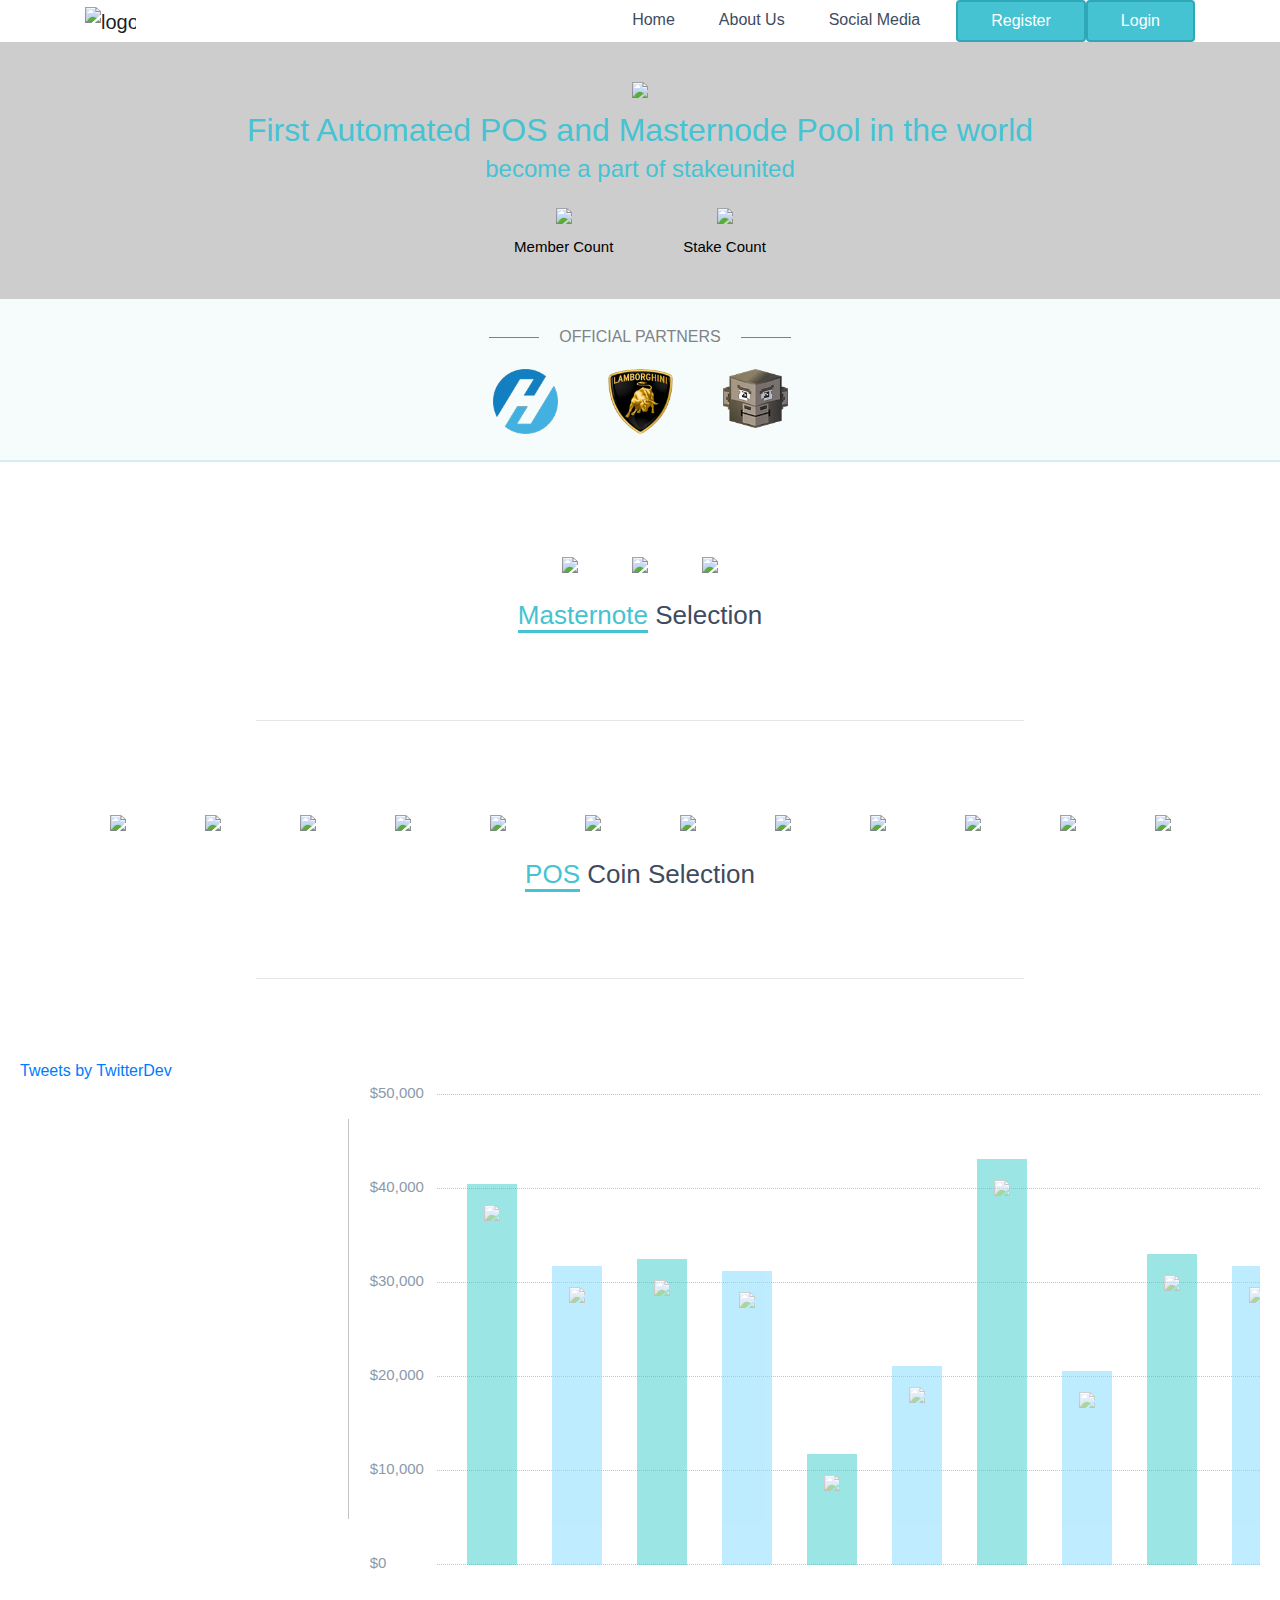
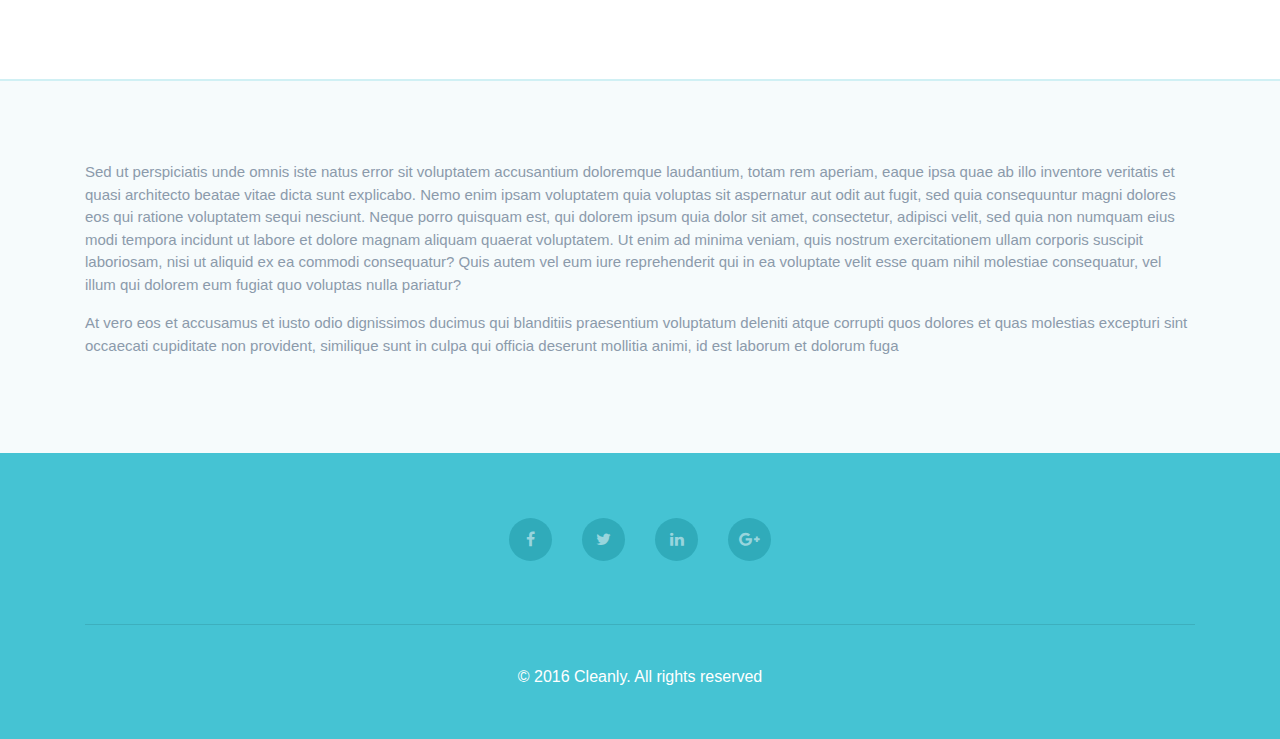
==== commit e414e3b3: "updated chart" ====
--- a/HTML/index.html
+++ b/HTML/index.html
@@ -25,7 +25,7 @@
             <div class="row">
                 <div class="col-md-12">
                     <nav class="navbar navbar-expand-lg navbar-light">
-                        <a class="navbar-brand" href="#"><img src="images/logo.png" alt="logo"></a>
+                        <a class="navbar-brand" href="#"><img src="images/newlogo.svg" alt="logo"></a>
                         <button class="navbar-toggler" type="button" data-toggle="collapse" data-target="#navbarNavDropdown" aria-controls="navbarNavDropdown" aria-expanded="false" aria-label="Toggle navigation">
               <span class="navbar-toggler-icon"></span>
             </button>
@@ -33,12 +33,16 @@
                             <ul class="navbar-nav">
 
                                 <li class="nav-item">
-                                    <a class="nav-link" href="#howitworks">How it works</a>
+                                    <a class="nav-link" href="#howitworks">Home</a>
                                 </li>
                                 <li class="nav-item">
-                                    <a class="nav-link" href="#services">Our Services </a>
+                                    <a class="nav-link" href="#services">About Us</a>
                                 </li>
-                                <li><a href="booking.html" class="btn btn-info">Book a Cleaning</a></li>
+                                <li class="nav-item">
+                                    <a class="nav-link" href="#services">Social Media</a>
+                                </li>
+                                <li><a href="booking.html" class="btn btn-info">Register</a></li>
+                                <li><a href="booking.html" class="btn btn-info">Login</a></li>
                             </ul>
                         </div>
                     </nav>
@@ -53,19 +57,19 @@
             <div class="row justify-content-center">
                 <div class="col-md-10">
                     <div class="slider-content">
-                        <img class="logo" src="images/stack-united/stack-united-logo.png"/>
+                        <img class="logo" src="images/newlogo.svg"/>
                         <h1>First Automated POS and Masternode Pool in the world</h1>
                         <h3>become a part of stakeunited</h3>
                         <div class="count">
                             <div class="box">
                                 <div>
-                                    <img src="images/stack-united/android.svg"/>
+                                    <img class="members" src="images/stack-united/member.png"/>
                                 </div>
                                 <p>Member Count</p>
                             </div>
                             <div class="box">
                                 <div>
-                                    <img src="images/stack-united/anchor.svg"/>
+                                    <img class="stake" src="images/Layer 0.png"/>
                                 </div>
                                 <p>Stake Count</p>
                             </div>
@@ -100,6 +104,7 @@
         </div>
     </section>
     <!--//END CLIENTS -->
+
     <!--============================= MASTER NOTE =============================-->
     <section class="howit-work main-block center-block">
         <div class="container">
@@ -124,7 +129,9 @@
         </div>
     </section>
     <!--//END MASTER NOTE -->
+
     <hr class="after-masternote"/>
+
     <!--============================= POS COIN =============================-->
     <section class="howit-work main-block center-block" id="howitworks">
         <div class="container">
@@ -199,191 +206,112 @@
         </div>
     </section>
     <!--//END POS COIN -->
-    <!--============================= TESIMONIAL =============================-->
-    <section class="testimonial main-block center-block">
-        <div class="container">
-            <div class="row">
-                <div class="col-md-12">
-                    <h2>Don’t take our <span>word</span></h2>
-                    <h6>Read what our past customers said about our cleaning and services.</h6>
-                </div>
-            </div>
-            <div class="row mt-5">
-                <div class="col-md-4">
-                    <div class="testi-block">
-                        <i class="fa fa-quote-left" aria-hidden="true"></i>
-                        <p>Maid Services NYC is a wonderful service. I utilized their services to clean a one bedroom apartment I was staying in NYC after throwing a get together. They were prompt, left the place spotless, and very professional. </p>
-                    </div>
-                    <div class="testi-title">
-                        <h4>Sandra</h4>
-                        <p>Marketing Staff, New York</p>
-                    </div>
-                </div>
-                <div class="col-md-4">
-                    <div class="testi-block">
-                        <i class="fa fa-quote-left" aria-hidden="true"></i>
-                        <p>I had them out to help me clean my new place for an office dinner I was having. I was very happy with the results. Jennifer came to the location on time. It is such a treat to have the home professionally cleaned. </p>
-                    </div>
-                    <div class="testi-title">
-                        <h4>Jessica</h4>
-                        <p>Photographer, New York</p>
-                    </div>
-                </div>
-                <div class="col-md-4">
-                    <div class="testi-block">
-                        <i class="fa fa-quote-left" aria-hidden="true"></i>
-                        <p>They did such a good job. Whether you want to give a unique gift or have your own home cleaned, Maid for you provides a large range of top-notch services that I highly recommend to anyone. </p>
-                    </div>
-                    <div class="testi-title">
-                        <h4>Samantha</h4>
-                        <p>Physical Therapist, Manhattan</p>
-                    </div>
-                </div>
-            </div>
-        </div>
-    </section>
-    <!--//END TESIMONIAL -->
+
+    <hr class="after-masternote"/>
+
     <!--============================= SERVICES =============================-->
-    <section class="service-title" id="services">
-        <div class="container">
-            <div class="row">
-                <div class="col-md-12">
-                    <h2>Check out some of our <span>services!<span></h2>
-      </div>
-    </div>
-  </div>
-</section>
-<!-- Object img Sec 01 -->
-<section class="service">
-  <div class="img-objectfit">
-    <div class="grid">
-      <figure class="effect-lily">
-        <img src="images/service-img1.jpg" class="img-fluid" alt="#">   
-      </figure>
-    </div>
-  </div>
-  <div class="container">
-    <div class="row">
-      <div class="col-md-6"></div>
-      <div class="col-md-6">
-        <div class="service-link">
-         <h3>Make Better <span>Living room</span></h3>
-                        <ul>
-                            <li><i class="fa fa-check" aria-hidden="true"></i><a href="#">Cleaning and highrise dusting</a></li>
-                            <li><i class="fa fa-check" aria-hidden="true"></i><a href="#">Furniture Dusting/Vacuuming</a></li>
-                            <li><i class="fa fa-check" aria-hidden="true"></i><a href="#">Fixtures cleaning - A/C,Fan etc</a></li>
-                            <li><i class="fa fa-check" aria-hidden="true"></i><a href="#">Wall marks cleaning (Washable paint)</a></li>
-                            <li><i class="fa fa-check" aria-hidden="true"></i><a href="#">Floor scrubbing / Dry and Wet mop</a></li>
-                            <li><i class="fa fa-check" aria-hidden="true"></i><a href="#">Carpet vacuuming</a></li>
-                        </ul>
-                </div>
-            </div>
-        </div>
-        </div>
-    </section>
-    <!-- Object img Sec 02 -->
-    <section class="service">
-        <div class="container">
-            <div class="row">
-                <div class="col-md-6">
-                    <div class="service-link service-link1">
-                        <h3>Your Beautiful <span>Kitchen</span></h3>
-                        <ul>
-                            <li><i class="fa fa-check" aria-hidden="true"></i><a href="#">Wash and scrub sink</a></li>
-                            <li><i class="fa fa-check" aria-hidden="true"></i><a href="#">Wash cabinet faces and appliances</a></li>
-                            <li><i class="fa fa-check" aria-hidden="true"></i><a href="#">Dust and wipe all reachable surfaces</a></li>
-                            <li><i class="fa fa-check" aria-hidden="true"></i><a href="#">Wipe mirrors and glass fixtures</a></li>
-                            <li><i class="fa fa-check" aria-hidden="true"></i><a href="#">Vacuum and mop all floors</a></li>
-                            <li><i class="fa fa-check" aria-hidden="true"></i><a href="#">Take out trash and recyclables</a></li>
-                        </ul>
-                    </div>
-                </div>
-                <div class="col-md-6"></div>
-            </div>
-        </div>
-        <div class="img-objectfit_1">
-            <div class="grid">
-                <figure class="effect-lily">
-                    <img src="images/service-img2.jpg" class="img-fluid" alt="#">
-                </figure>
-            </div>
-        </div>
-    </section>
-    <!-- Object img Sec 03 -->
-    <section class="service">
-        <div class="img-objectfit">
-            <div class="grid">
-                <figure class="effect-lily">
-                    <img src="images/service-img3.jpg" class="img-fluid" alt="#">
-                </figure>
-            </div>
-        </div>
-        <div class="container">
-            <div class="row">
-                <div class="col-md-6"></div>
-                <div class="col-md-6">
-                    <div class="service-link">
-                        <h3>Tidy <span>Bathroom</span></h3>
-                        <ul>
-                            <li><i class="fa fa-check" aria-hidden="true"></i><a href="#">Wash and sanitize toilet, shower and sink</a></li>
-                            <li><i class="fa fa-check" aria-hidden="true"></i><a href="#">Dust and wipe all reachable surfaces</a></li>
-                            <li><i class="fa fa-check" aria-hidden="true"></i><a href="#">Wipe door handles and light switches</a></li>
-                            <li><i class="fa fa-check" aria-hidden="true"></i><a href="#">Wipe mirrors and glass fixtures</a></li>
-                            <li><i class="fa fa-check" aria-hidden="true"></i><a href="#">Vacuum and mop all floors</a></li>
-                            <li><i class="fa fa-check" aria-hidden="true"></i><a href="#">Take out trash and recyclables</a></li>
-                        </ul>
-                    </div>
-                </div>
-            </div>
-        </div>
-    </section>
-    <!-- Object img Sec 04 -->
-    <section class="service">
-        <div class="container">
-            <div class="row">
-                <div class="col-md-6">
-                    <div class="service-link service-link1">
-                        <h3>The Perfect <span>Bedroom</span></h3>
-                        <ul>
-                            <li><i class="fa fa-check" aria-hidden="true"></i><a href="#">Make beds and change linens</a></li>
-                            <li><i class="fa fa-check" aria-hidden="true"></i><a href="#">Dust and wipe all reachable surfaces</a></li>
-                            <li><i class="fa fa-check" aria-hidden="true"></i><a href="#">Wipe door handles and light switches</a></li>
-                            <li><i class="fa fa-check" aria-hidden="true"></i><a href="#">Wipe mirrors and glass fixtures</a></li>
-                            <li><i class="fa fa-check" aria-hidden="true"></i><a href="#">Vacuum and mop all floors</a></li>
-                            <li><i class="fa fa-check" aria-hidden="true"></i><a href="#">Take out trash and recyclables</a></li>
-                        </ul>
-                    </div>
-                </div>
-                <div class="col-md-6"></div>
-            </div>
-        </div>
-        <div class="img-objectfit_1">
-            <div class="grid">
-                <figure class="effect-lily">
-                    <img src="images/service-img4.jpg" class="img-fluid" alt="#">
-                </figure>
-            </div>
-        </div>
-    </section>
-    <!--//END SERVICES -->
+    <section class="news-graph" id="services">
+       <div class="left-sect">
+           <a class="twitter-timeline" data-width="400" data-height="500" href="https://twitter.com/officialmcafee">Tweets by TwitterDev</a>
+       </div>
+        <div class="border-vertical"></div>
+       <div class="right-sect">
+           <!--<div>-->
+               <table id="q-graph">
+                   <tbody>
+                   <tr class="qtr" id="q1">
+                       <td class="sent bar bar-1" style="height: 381px;">
+                           <img src="images/stack-united/coins/aerm1.png"/>
+                           <p>$18,450.00</p>
+                       </td>
+                       <td class="paid bar bar-2" style="height: 299px;">
+                           <img src="images/stack-united/coins/altcom.png"/>
+                           <p>$16,500.00</p>
+                       </td>
+                       <td class="sent bar bar-3" style="height: 306px;">
+                           <img src="images/stack-united/coins/buzz.png"/>
+                           <p>$34,340.72</p>
+                       </td>
+                       <td class="paid bar bar-4" style="height: 294px;">
+                           <img src="images/stack-united/coins/emb1.png"/>
+                           <p>$32,340.72</p>
+                       </td>
+                       <td class="sent bar bar-5" style="height: 111px;">
+                           <img src="images/stack-united/coins/opc.png"/>
+                           <p>$18,450.00</p>
+                       </td>
+                       <td class="paid bar bar-6" style="height: 199px;">
+                           <img src="images/stack-united/coins/pivx.png"/>
+                           <p>$16,500.00</p>
+                       </td>
+                       <td class="sent bar bar-7" style="height: 406px;">
+                           <img src="images/stack-united/coins/xp.png"/>
+                           <p>$34,340.72</p>
+                       </td>
+                       <td class="paid bar bar-8" style="height: 194px;">
+                           <img src="images/stack-united/coins/xios.png"/>
+                           <p>$32,340.72</p>
+                       </td>
+                       <td class="sent bar bar-9" style="height: 311px;">
+                           <img src="images/stack-united/coins/hold.png"/>
+                           <p>$18,450.00</p>
+                       </td>
+                       <td class="paid bar bar-10" style="height: 299px;">
+                           <img src="images/stack-united/coins/kb3.png"/>
+                           <p>$16,500.00</p>
+                       </td>
+                       <td class="sent bar bar-11" style="height: 106px;">
+                           <img src="images/stack-united/coins/mut1.png"/>
+                           <p>$34,340.72</p>
+                       </td>
+                       <td class="paid bar bar-12" style="height: 194px;">
+                           <img src="images/stack-united/coins/xgox.png"/>
+                           <p>$32,340.72</p>
+                       </td>
+                       <!--<th scope="row">Coins</th>-->
+
+                   </tr>
+                   </tbody>
+               </table>
+           <!--</div>-->
+           <div id="ticks">
+                   <div class="tick"><p>$50,000</p></div>
+                   <div class="tick"><p>$40,000</p></div>
+                   <div class="tick"><p>$30,000</p></div>
+                   <div class="tick"><p>$20,000</p></div>
+                   <div class="tick"><p>$10,000</p></div>
+                   <div class="tick"><p>$0</p></div>
+           </div>
+       </div>
+    </section>
+
+
+    <section>
+        <div class="container">
+        </div>
+    </section>
+
     <!--============================= BOOKING =============================-->
     <section class="booking main-block center-block">
         <div class="container">
             <div class="row">
                 <div class="col-md-12">
-                    <h2>Don’t wait, Book a cleaning now.</h2>
-                    <h6>Book expert home cleaners and handymen at a moment's notice. Just pick a time and we’ll do the rest.</h6>
-                </div>
-            </div>
-            <div class="row justify-content-center">
-                <div class="col-md-10">
-                    <form class="form-wrap mt-5" action="booking.html">
-                        <div class="btn-group" role="group" aria-label="Basic example">
-                            <input type="email" placeholder="Email Address" class="btn-group1">
-                            <input type="number" placeholder="Zip Code" class="btn-group2">
-                            <button type="submit" class="btn-form">Continue<i class="pe-7s-angle-right"></i></button>
-                        </div>
-                    </form>
+                    <p>
+                        Sed ut perspiciatis unde omnis iste natus error sit voluptatem accusantium doloremque laudantium,
+                        totam rem aperiam, eaque ipsa quae ab illo inventore veritatis et quasi architecto beatae vitae
+                        dicta sunt explicabo. Nemo enim ipsam voluptatem quia voluptas sit aspernatur aut odit aut fugit,
+                        sed quia consequuntur magni dolores eos qui ratione voluptatem sequi nesciunt. Neque porro quisquam est,
+                        qui dolorem ipsum quia dolor sit amet, consectetur, adipisci velit, sed quia non numquam eius modi tempora
+                        incidunt ut labore et dolore magnam aliquam quaerat voluptatem. Ut enim ad minima veniam, quis nostrum exercitationem
+                        ullam corporis suscipit laboriosam, nisi ut aliquid ex ea commodi consequatur? Quis autem vel eum iure
+                        reprehenderit qui in ea voluptate velit esse quam nihil molestiae consequatur, vel illum qui dolorem eum
+                        fugiat quo voluptas nulla pariatur?
+                    </p>
+                    <p>
+                        At vero eos et accusamus et iusto odio dignissimos ducimus qui blanditiis praesentium voluptatum deleniti atque
+                        corrupti quos dolores et quas molestias excepturi sint occaecati
+                        cupiditate non provident, similique sunt in culpa qui officia deserunt mollitia animi, id est laborum et dolorum fuga
+                    </p>
                 </div>
             </div>
         </div>
@@ -393,51 +321,8 @@
     <footer>
         <div class="container">
             <div class="row mb-5">
-                <!--<div class="col-md-2">-->
-                    <!--<div class="foot-box">-->
-                        <!--<h6>QUICK LINKS</h6>-->
-                        <!--<ul>-->
-                            <!--<li><a href="#">Help</a></li>-->
-                            <!--<li><a href="#">About</a></li>-->
-                            <!--<li><a href="#">Press</a></li>-->
-                            <!--<li><a href="#">Blog</a></li>-->
-                            <!--<li><a href="#">Contact Us</a></li>-->
-                        <!--</ul>-->
-                    <!--</div>-->
-                <!--</div>-->
-                <!--<div class="col-md-3">-->
-                    <!--<div class="foot-box">-->
-                        <!--<h6>LEGAL STUFF</h6>-->
-                        <!--<ul>-->
-                            <!--<li>Terms of use</li>-->
-                            <!--<li>Cookies</li>-->
-                            <!--<li>Privacy Policy</li>-->
-                            <!--<li>Security Policy</li>-->
-                            <!--<li>Money back Guarantee</li>-->
-                        <!--</ul>-->
-                    <!--</div>-->
-                <!--</div>-->
-                <!--<div class="col-md-3">-->
-                    <!--<div class="foot-box">-->
-                        <!--<h6>OUR LOCATIONS</h6>-->
-                        <!--<ul>-->
-                            <!--<li>Boston</li>-->
-                            <!--<li>Chicago</li>-->
-                            <!--<li>London</li>-->
-                            <!--<li>Los Angeles</li>-->
-                            <!--<li>New York</li>-->
-                        <!--</ul>-->
-                    <!--</div>-->
-                <!--</div>-->
-                <div class="col-md-12">
-
-                        <!--<h6>SUBSCRIBE</h6>-->
-                        <!--<form class="form-inline" action="booking.html">-->
-                            <!--<div class="input-group mb-2 mr-sm-2 mb-sm-0">-->
-                                <!--<input type="email" class="form-control subscribe-form" id="inlineFormInputGroup" placeholder="Enter your email">-->
-                                <!--<button type="submit" class="input-group-addon subscribe-btn"><span class="pe-7s-angle-right"></span></button>-->
-                            <!--</div>-->
-                        <!--</form>-->
+                <div class="col-md-12">
+
                         <div class="social-icons">
                             <a href="#"><i class="fa fa-facebook" aria-hidden="true"></i></a>
                             <a href="#"><i class="fa fa-twitter" aria-hidden="true"></i></a>
@@ -465,6 +350,7 @@
     <script src="js/popper.min.js"></script>
     <script src="js/bootstrap.min.js"></script>
     <script src="js/script.js"></script>
+    <script async src="https://platform.twitter.com/widgets.js" charset="utf-8"></script>
 </body>
 
 </html>--- a/HTML/css/main.css
+++ b/HTML/css/main.css
@@ -1,7 +1,16 @@
+header {
+  padding: 0px; }
+  header .navbar {
+    padding: 0px; }
+  header .navbar > a > img {
+    width: 110px; }
+
 .slider {
   background-color: #fafafa; }
   .slider h1, .slider h3 {
     color: #45c3d3; }
+  .slider .slider-content {
+    padding-top: 35px; }
   .slider .count {
     display: flex;
     justify-content: center; }
@@ -12,10 +21,14 @@
       color: #000; }
     .slider .count .box {
       margin: 25px 35px; }
-      .slider .count .box img {
+      .slider .count .box img.members {
+        width: 80px;
+        margin-bottom: 12px; }
+      .slider .count .box img.stake {
+        width: 130px;
         margin-bottom: 12px; }
   .slider img.logo {
-    width: 450px; }
+    width: 350px; }
 
 .howit-work img {
   width: 45px; }
@@ -38,7 +51,7 @@
   margin: 0px auto; }
 
 .our-client img {
-  width: 45px; }
+  width: 65px; }
 .our-client ul {
   display: flex;
   justify-content: center; }
@@ -53,4 +66,203 @@
   .social-icons a {
     margin: 15px; }
 
+.news-graph {
+  margin-top: 40px;
+  display: flex;
+  justify-content: space-between;
+  height: 600px;
+  padding: 40px 20px; }
+  .news-graph .right-sect {
+    overflow: hidden;
+    width: 72%; }
+    .news-graph .right-sect img {
+      width: 30px;
+      margin-top: 20px; }
+    .news-graph .right-sect table {
+      padding-left: 100px !important; }
+  .news-graph .left-sect {
+    width: 25%; }
+  .news-graph .border-vertical {
+    height: 400px;
+    margin-top: 60px;
+    border-left: 1px solid #c4c4c4; }
+
+.booking {
+  margin-top: 60px; }
+
+#q-graph {
+  display: block;
+  position: relative;
+  /* width: 450px; */
+  margin: 0px auto;
+  padding: 0;
+  background: transparent;
+  font-size: 11px; }
+
+#q-graph caption {
+  caption-side: top;
+  width: 600px;
+  text-transform: uppercase;
+  letter-spacing: .5px;
+  top: -40px;
+  position: relative;
+  z-index: 10;
+  font-weight: bold; }
+
+#q-graph tr, #q-graph th, #q-graph td {
+  position: absolute;
+  width: 100%;
+  z-index: 2;
+  margin: 0;
+  /* top: 60px; */
+  bottom: -253px;
+  padding: 0;
+  text-align: center; }
+
+#q-graph td {
+  transition: all .3s ease; }
+  #q-graph td:hover {
+    background-color: #4d4d4d;
+    opacity: .9;
+    color: white; }
+
+#q-graph thead tr {
+  left: 100%;
+  top: 50%;
+  bottom: auto;
+  margin: -2.5em 0 0 5em; }
+
+#q-graph thead th {
+  width: 7.5em;
+  height: auto;
+  padding: 0.5em 1em; }
+
+#q-graph thead th.sent {
+  top: 0;
+  left: 0;
+  line-height: 2; }
+
+#q-graph thead th.paid {
+  top: 2.75em;
+  line-height: 2;
+  left: 0; }
+
+#q-graph tbody tr {
+  height: 296px;
+  padding-top: 2px;
+  color: #AAA; }
+
+#q-graph #q2 {
+  left: 150px; }
+
+#q-graph #q3 {
+  left: 300px; }
+
+#q-graph #q4 {
+  left: 450px;
+  border-right: none; }
+
+#q-graph tbody th {
+  bottom: -1.75em;
+  vertical-align: top;
+  font-weight: normal;
+  color: #333; }
+
+#q-graph .bar {
+  width: 50px;
+  border: 1px solid;
+  border-bottom: none;
+  color: #000; }
+
+.bar {
+  opacity: .5; }
+
+.bar p {
+  display: none; }
+
+.bar:hover img {
+  transform: translate(0px, -53px);
+  opacity: 1; }
+
+.bar img {
+  transition: all 0.3s ease-in; }
+
+.bar:hover p {
+  display: block;
+  transform: translate(50px, -85px);
+  color: black; }
+
+#q-graph .bar p {
+  margin: 5px 0 0;
+  padding: 0;
+  opacity: 1; }
+
+#q-graph .sent {
+  background-color: #39cccc;
+  border-color: transparent; }
+
+#q-graph .paid {
+  background-color: #7fdbff;
+  border-color: transparent; }
+
+.bar-1 {
+  left: 0px; }
+
+.bar-2 {
+  left: 85px; }
+
+.bar-3 {
+  left: 170px; }
+
+.bar-4 {
+  left: 255px; }
+
+.bar-5 {
+  left: 340px; }
+
+.bar-6 {
+  left: 425px; }
+
+.bar-7 {
+  left: 510px; }
+
+.bar-8 {
+  left: 595px; }
+
+.bar-9 {
+  left: 680px; }
+
+.bar-10 {
+  left: 765px; }
+
+.bar-11 {
+  left: 850px; }
+
+.bar-12 {
+  left: 935px; }
+
+#ticks {
+  position: relative;
+  top: 35px;
+  /* width: 596px; */
+  height: 471px;
+  display: flex;
+  flex-direction: column;
+  justify-content: space-between;
+  z-index: 1;
+  /* margin-bottom: -300px; */
+  font-size: 10px;
+  font-family: "fira-sans-2", Verdana, sans-serif; }
+
+#ticks .tick {
+  left: 70px;
+  position: relative;
+  border-bottom: 1px dotted #C4C4C4; }
+
+#ticks .tick p {
+  position: absolute;
+  left: -5em;
+  top: -0.8em;
+  margin: 0 0 0 0.5em; }
+
 /*# sourceMappingURL=main.css.map */
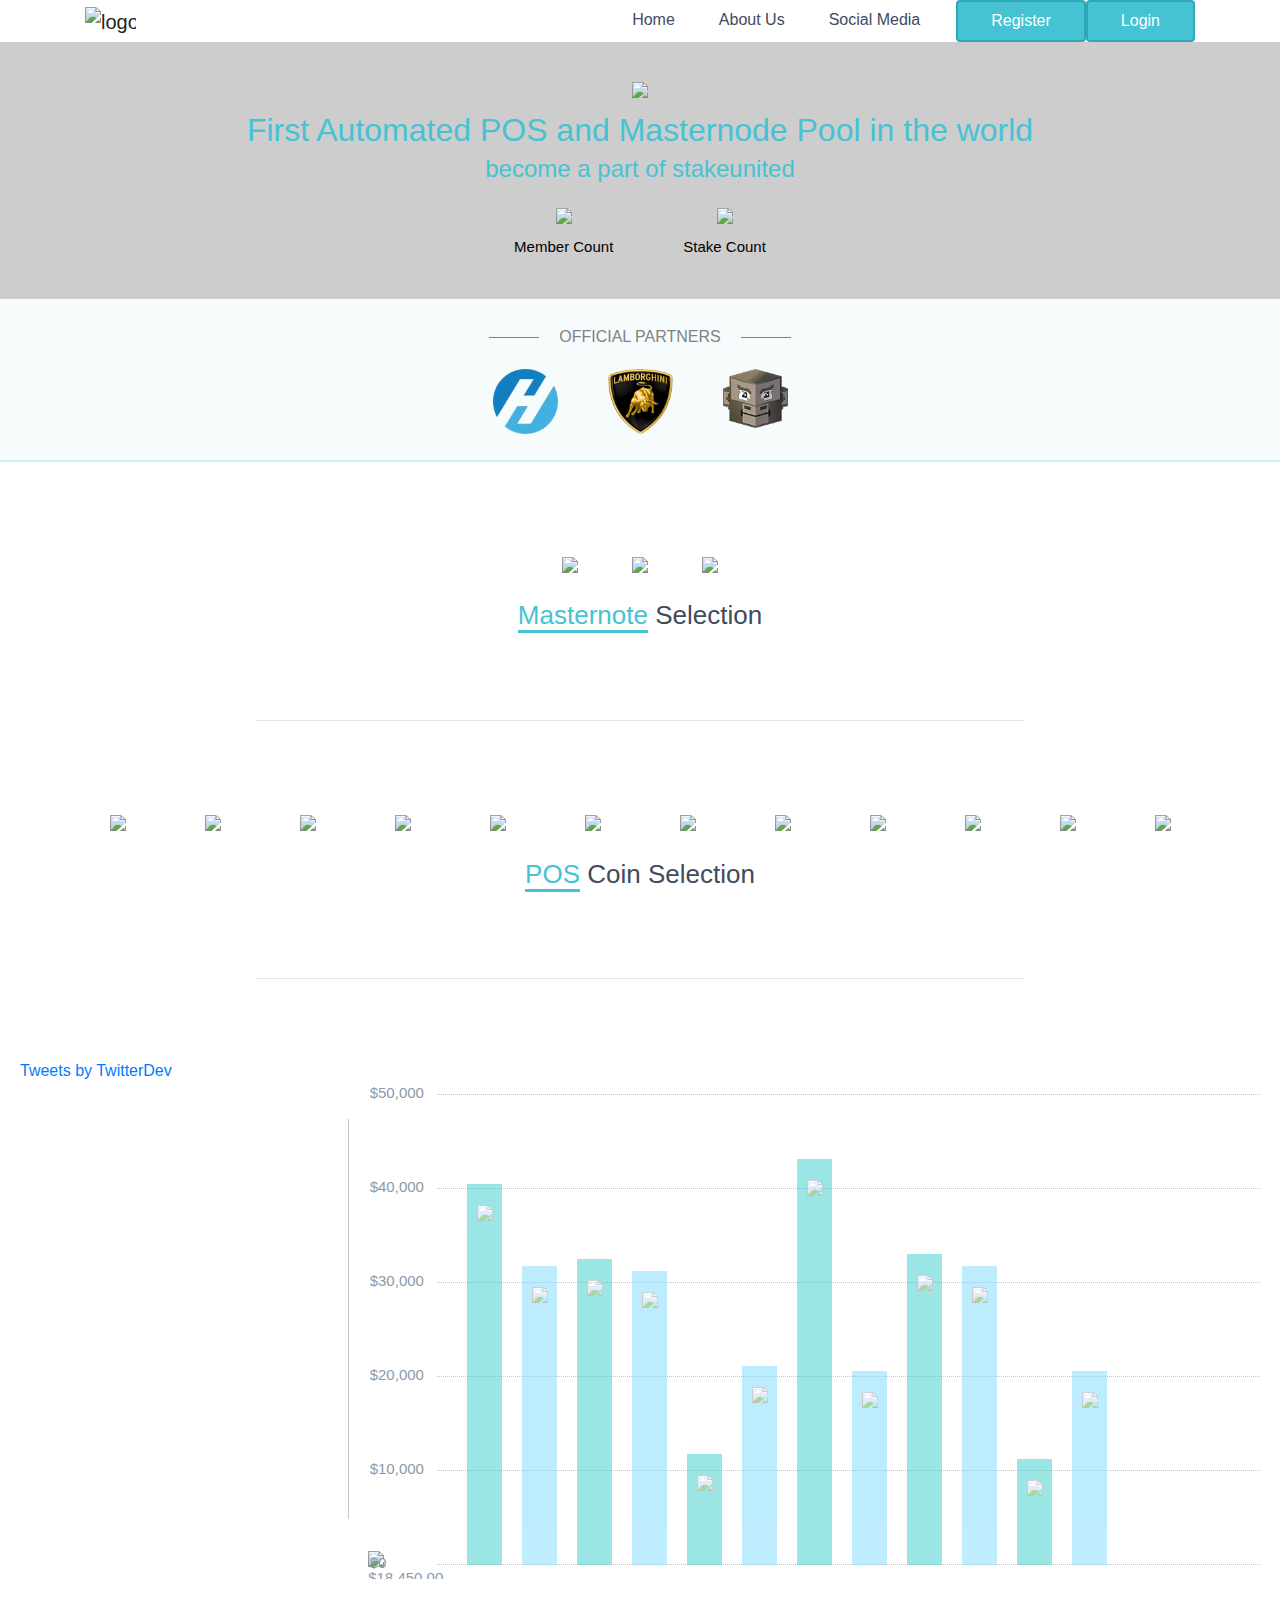
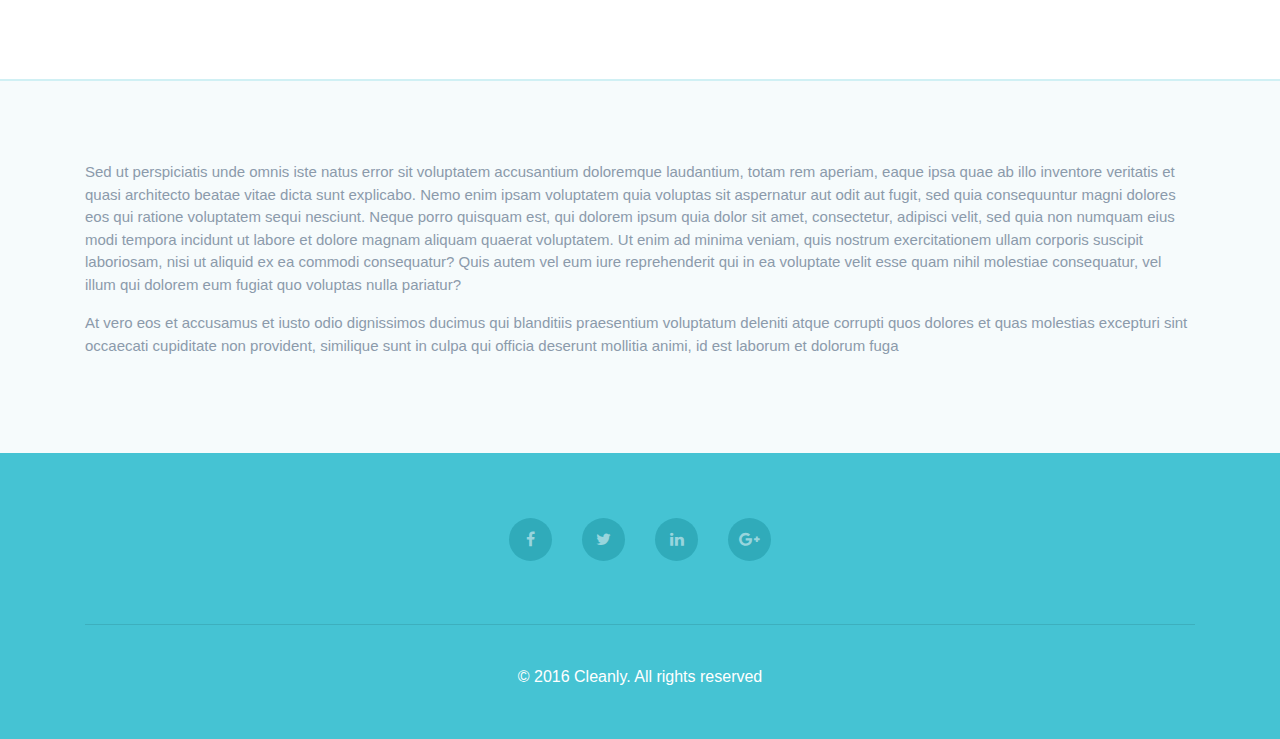
==== commit ff4a2076: "made chart responsive" ====
--- a/HTML/index.html
+++ b/HTML/index.html
@@ -216,8 +216,7 @@
        </div>
         <div class="border-vertical"></div>
        <div class="right-sect">
-           <!--<div>-->
-               <table id="q-graph">
+           <table class="desktop" id="q-graph">
                    <tbody>
                    <tr class="qtr" id="q1">
                        <td class="sent bar bar-1" style="height: 381px;">
@@ -268,12 +267,9 @@
                            <img src="images/stack-united/coins/xgox.png"/>
                            <p>$32,340.72</p>
                        </td>
-                       <!--<th scope="row">Coins</th>-->
-
                    </tr>
                    </tbody>
                </table>
-           <!--</div>-->
            <div id="ticks">
                    <div class="tick"><p>$50,000</p></div>
                    <div class="tick"><p>$40,000</p></div>
@@ -281,6 +277,111 @@
                    <div class="tick"><p>$20,000</p></div>
                    <div class="tick"><p>$10,000</p></div>
                    <div class="tick"><p>$0</p></div>
+           </div>
+
+
+           <table class="mobile-table">
+                <tbody>
+                    <tr>
+                        <td class="even">
+                            <img src="images/stack-united/coins/aerm1.png"/>
+                            <p>$18,450.00</p>
+                        </td>
+                    </tr>
+                    <tr>
+                        <td class="odd">
+                            <img src="images/stack-united/coins/altcom.png"/>
+                            <p>$18,450.00</p>
+                        </td>
+                    </tr>
+                    <tr>
+                        <td class="even">
+                            <img src="images/stack-united/coins/buzz.png"/>
+                            <p>$18,450.00</p>
+                        </td>
+                    </tr>
+                    <tr>
+                        <td class="odd">
+                            <img src="images/stack-united/coins/emb1.png"/>
+                            <p>$18,450.00</p>
+                        </td>
+                    </tr>
+                    <tr>
+                        <td class="even">
+                            <img src="images/stack-united/coins/aerm1.png"/>
+                            <p>$18,450.00</p>
+                        </td>
+                    </tr>
+                    <tr>
+                        <td class="odd">
+                            <img src="images/stack-united/coins/altcom.png"/>
+                            <p>$18,450.00</p>
+                        </td>
+                    </tr>
+                    <tr>
+                        <td class="even">
+                            <img src="images/stack-united/coins/buzz.png"/>
+                            <p>$18,450.00</p>
+                        </td>
+                    </tr>
+                    <tr>
+                        <td class="odd">
+                            <img src="images/stack-united/coins/emb1.png"/>
+                            <p>$18,450.00</p>
+                        </td>
+                    </tr>
+                    <tr>
+                        <td class="even">
+                            <img src="images/stack-united/coins/aerm1.png"/>
+                            <p>$18,450.00</p>
+                        </td>
+                    </tr>
+                    <tr>
+                        <td class="odd">
+                            <img src="images/stack-united/coins/altcom.png"/>
+                            <p>$18,450.00</p>
+                        </td>
+                    </tr>
+                    <tr>
+                        <td class="even">
+                            <img src="images/stack-united/coins/buzz.png"/>
+                            <p>$18,450.00</p>
+                        </td>
+                    </tr>
+                    <tr>
+                        <td class="odd">
+                            <img src="images/stack-united/coins/emb1.png"/>
+                            <p>$18,450.00</p>
+                        </td>
+                    </tr>
+                </tbody>
+           </table>
+
+           <div class="mobile-ticks">
+               <div class="mobile-tick">
+                   <div class="mobile-border"></div>
+                   <p>$0</p>
+               </div>
+               <div class="mobile-tick">
+                   <div class="mobile-border"></div>
+                   <p>$10K</p>
+               </div>
+               <div class="mobile-tick">
+                   <div class="mobile-border"></div>
+                   <p>$20K</p>
+               </div>
+               <div class="mobile-tick">
+                   <div class="mobile-border"></div>
+                   <p>$30K</p>
+               </div>
+               <div class="mobile-tick">
+                   <div class="mobile-border"></div>
+                   <p>$40K</p>
+               </div>
+               <div class="mobile-tick">
+                   <div class="mobile-border"></div>
+                   <p>$50K</p>
+               </div>
            </div>
        </div>
     </section>
--- a/HTML/css/main.css
+++ b/HTML/css/main.css
@@ -78,7 +78,7 @@
     .news-graph .right-sect img {
       width: 30px;
       margin-top: 20px; }
-    .news-graph .right-sect table {
+    .news-graph .right-sect table.desktop {
       padding-left: 100px !important; }
   .news-graph .left-sect {
     width: 25%; }
@@ -265,4 +265,244 @@
   top: -0.8em;
   margin: 0 0 0 0.5em; }
 
+@media only screen and (max-width: 1570px) and (min-width: 1386px) {
+  #q-graph .bar {
+    width: 40px; }
+
+  .bar-1 {
+    left: 0px; }
+
+  .bar-2 {
+    left: 75px; }
+
+  .bar-3 {
+    left: 150px; }
+
+  .bar-4 {
+    left: 225px; }
+
+  .bar-5 {
+    left: 300px; }
+
+  .bar-6 {
+    left: 375px; }
+
+  .bar-7 {
+    left: 450px; }
+
+  .bar-8 {
+    left: 525px; }
+
+  .bar-9 {
+    left: 600px; }
+
+  .bar-10 {
+    left: 675px; }
+
+  .bar-11 {
+    left: 750px; }
+
+  .bar-12 {
+    left: 825px; } }
+@media only screen and (max-width: 1386px) {
+  #q-graph .bar {
+    width: 35px; }
+
+  .news-graph .right-sect img {
+    width: 27px; }
+
+  .bar-1 {
+    left: 0px; }
+
+  .bar-2 {
+    left: 55px; }
+
+  .bar-3 {
+    left: 110px; }
+
+  .bar-4 {
+    left: 165px; }
+
+  .bar-5 {
+    left: 220px; }
+
+  .bar-6 {
+    left: 275px; }
+
+  .bar-7 {
+    left: 330px; }
+
+  .bar-8 {
+    left: 385px; }
+
+  .bar-9 {
+    left: 440px; }
+
+  .bar-10 {
+    left: 495px; }
+
+  .bar-11 {
+    left: 550px; }
+
+  .bar-12 {
+    left: 605px; } }
+@media only screen and (max-width: 1085px) {
+  #q-graph .bar {
+    width: 35px; }
+
+  #q-graph tbody tr {
+    left: 70px; }
+
+  .news-graph .right-sect img {
+    width: 27px; }
+
+  .bar-1 {
+    left: 0px; }
+
+  .bar-2 {
+    left: 55px; }
+
+  .bar-3 {
+    left: 110px; }
+
+  .bar-4 {
+    left: 165px; }
+
+  .bar-5 {
+    left: 220px; }
+
+  .bar-6 {
+    left: 275px; }
+
+  .bar-7 {
+    left: 330px; }
+
+  .bar-8 {
+    left: 385px; }
+
+  .bar-9 {
+    left: 440px; }
+
+  .bar-10 {
+    left: 495px; }
+
+  .bar-11 {
+    left: 550px; }
+
+  .bar-12 {
+    left: 605px; } }
+@media only screen and (max-width: 1085px) {
+  #q-graph .bar {
+    width: 30px; }
+
+  #q-graph tbody tr {
+    left: 70px; }
+
+  .news-graph .right-sect img {
+    width: 23px; }
+
+  .bar-1 {
+    left: 0px; }
+
+  .bar-2 {
+    left: 45px; }
+
+  .bar-3 {
+    left: 90px; }
+
+  .bar-4 {
+    left: 135px; }
+
+  .bar-5 {
+    left: 180px; }
+
+  .bar-6 {
+    left: 225px; }
+
+  .bar-7 {
+    left: 270px; }
+
+  .bar-8 {
+    left: 315px; }
+
+  .bar-9 {
+    left: 360px; }
+
+  .bar-10 {
+    left: 405px; }
+
+  .bar-11 {
+    left: 450px; }
+
+  .bar-12 {
+    left: 495px; } }
+@media only screen and (max-width: 870px) {
+  #q-graph, #ticks {
+    display: none !important; }
+
+  .news-graph .right-sect {
+    width: 64%; }
+
+  .mobile-table tr td {
+    display: flex;
+    flex-direction: row;
+    justify-content: center;
+    align-items: center;
+    height: 32px;
+    width: 500px;
+    opacity: 0.7;
+    margin-bottom: 9px; }
+    .mobile-table tr td p {
+      margin-top: 17px; }
+    .mobile-table tr td img {
+      margin-bottom: 21px;
+      margin-right: 12px; }
+  .mobile-table tr td.even {
+    background-color: #39cccc; }
+  .mobile-table tr td.odd {
+    background-color: #7fdbff; }
+
+  .mobile-ticks {
+    height: 30px;
+    display: flex;
+    border-top: 1px dotted #8b9aab;
+    justify-content: space-between; }
+    .mobile-ticks .mobile-tick {
+      position: relative;
+      top: -493px; }
+      .mobile-ticks .mobile-tick p {
+        margin-top: 10px; }
+    .mobile-ticks .mobile-border {
+      border-left: 1px dotted #8b9aab;
+      opacity: 0.6;
+      height: 492px;
+      position: relative; } }
+@media only screen and (max-width: 768px) {
+  .news-graph {
+    margin-top: 40px;
+    display: flex;
+    height: auto;
+    flex-direction: column;
+    padding: 40px 20px; }
+
+  .news-graph .border-vertical {
+    height: 1px;
+    width: 300px; }
+
+  .news-graph .left-sect {
+    display: flex;
+    justify-content: center;
+    width: auto; }
+    .news-graph .left-sect iframe {
+      box-shadow: 0px 1px 5px 7px #fafafa; }
+
+  .news-graph .right-sect {
+    width: 74%;
+    margin: 0px auto; }
+    .news-graph .right-sect img {
+      margin-left: 10px; }
+
+  .mobile-table tr td {
+    justify-content: flex-start; } }
+
 /*# sourceMappingURL=main.css.map */
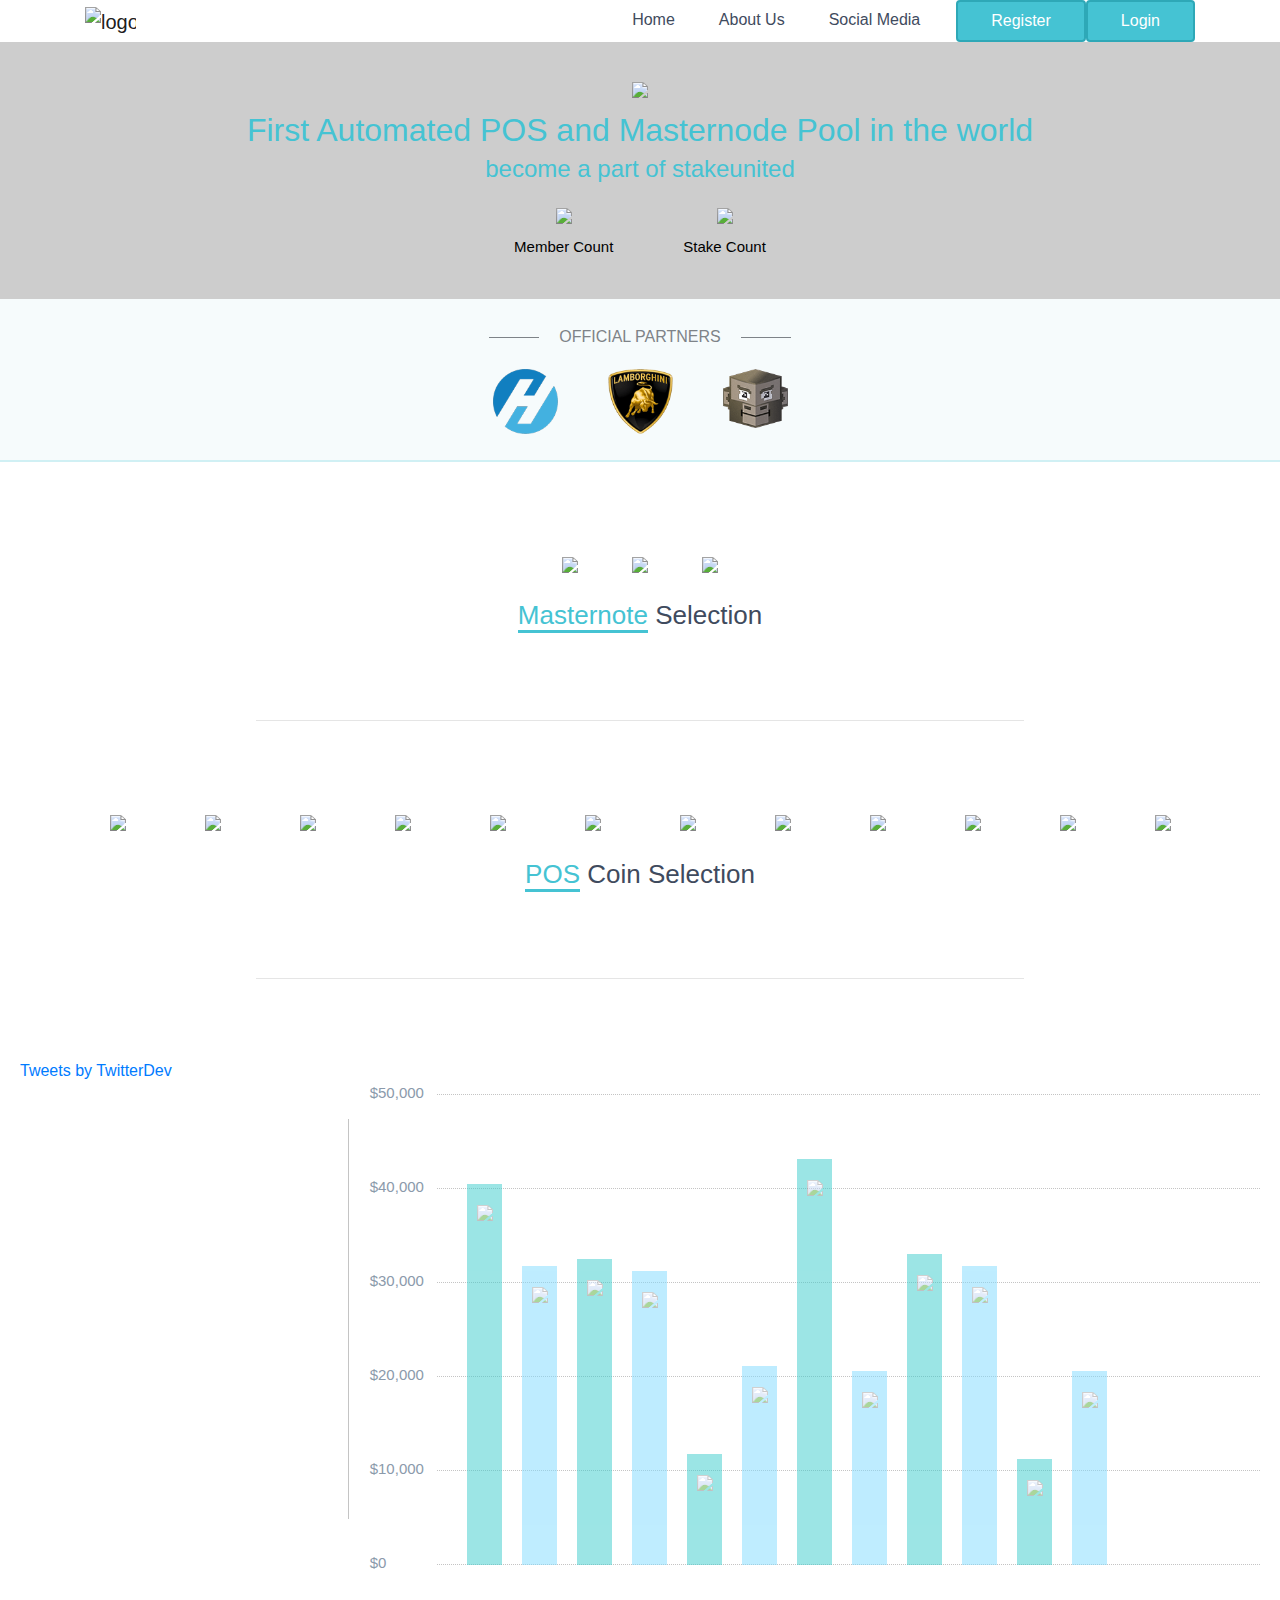
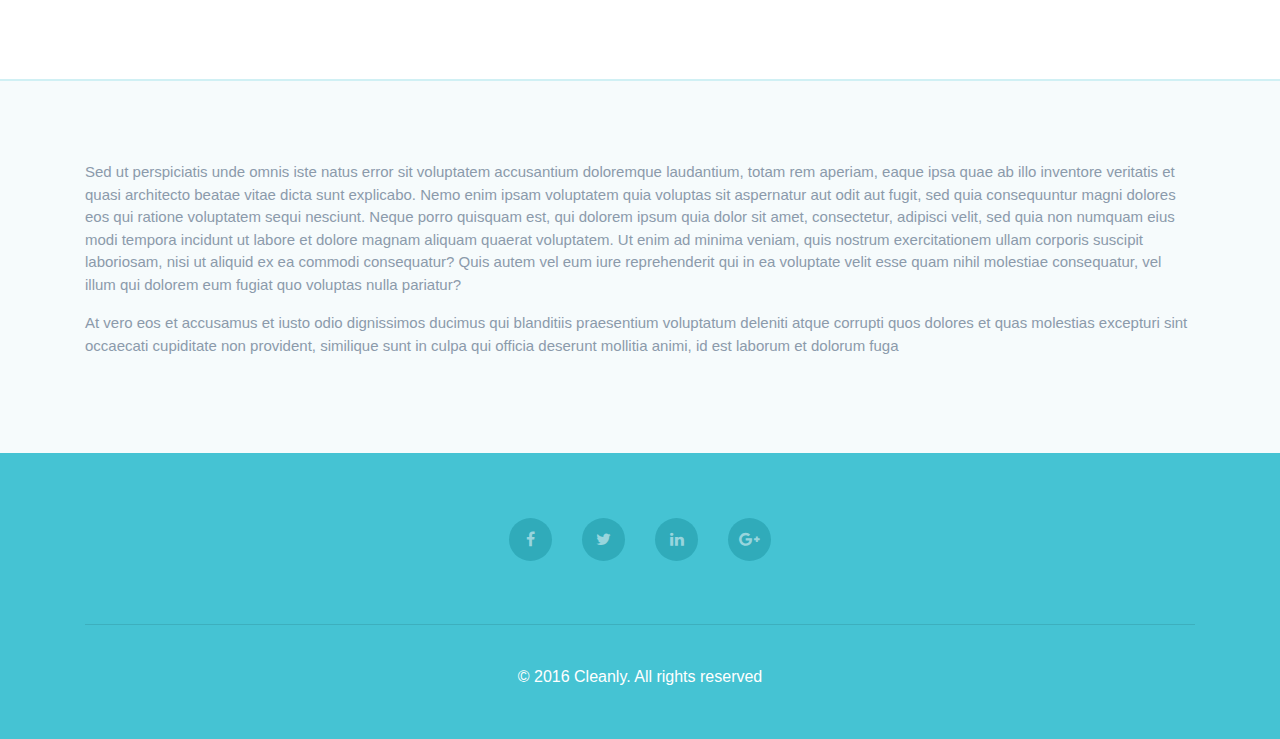
==== commit 886f636b: "mobile version completed" ====
--- a/HTML/index.html
+++ b/HTML/index.html
@@ -136,62 +136,62 @@
     <section class="howit-work main-block center-block" id="howitworks">
         <div class="container">
             <div class="row">
-                <div class="col-md-1">
+                <div class="col-md-1 col">
                     <div class="howit-wrap">
                         <img src="images/stack-united/coins/aerm1.png">
                     </div>
                 </div>
-                <div class="col-md-1">
+                <div class="col-md-1 col">
                     <div class="howit-wrap">
                         <img src="images/stack-united/coins/altcom.png">
                     </div>
                 </div>
-                <div class="col-md-1">
+                <div class="col-md-1 col">
                     <div class="howit-wrap">
                         <img src="images/stack-united/coins/buzz.png">
                     </div>
                 </div>
-                <div class="col-md-1">
+                <div class="col-md-1 col">
                     <div class="howit-wrap">
                         <img src="images/stack-united/coins/emb1.png">
                     </div>
                 </div>
-                <div class="col-md-1">
+                <div class="col-md-1 col">
                     <div class="howit-wrap">
                         <img src="images/stack-united/coins/hold.png">
                     </div>
                 </div>
-                <div class="col-md-1">
+                <div class="col-md-1 col">
                     <div class="howit-wrap">
                         <img src="images/stack-united/coins/kb3.png">
                     </div>
                 </div>
-                <div class="col-md-1">
+                <div class="col-md-1 col">
                     <div class="howit-wrap">
                         <img src="images/stack-united/coins/mut1.png">
                     </div>
                 </div>
-                <div class="col-md-1">
+                <div class="col-md-1 col">
                     <div class="howit-wrap">
                         <img src="images/stack-united/coins/opc.png">
                     </div>
                 </div>
-                <div class="col-md-1">
+                <div class="col-md-1 col">
                     <div class="howit-wrap">
                         <img src="images/stack-united/coins/pivx.png">
                     </div>
                 </div>
-                <div class="col-md-1">
+                <div class="col-md-1 col">
                     <div class="howit-wrap">
                         <img src="images/stack-united/coins/xgox.png">
                     </div>
                 </div>
-                <div class="col-md-1">
+                <div class="col-md-1 col">
                     <div class="howit-wrap">
                         <img src="images/stack-united/coins/xios.png">
                     </div>
                 </div>
-                <div class="col-md-1">
+                <div class="col-md-1 col">
                     <div class="howit-wrap">
                         <img src="images/stack-united/coins/xp.png">
                     </div>
@@ -283,74 +283,74 @@
            <table class="mobile-table">
                 <tbody>
                     <tr>
-                        <td class="even">
+                        <td class="even bar-1">
                             <img src="images/stack-united/coins/aerm1.png"/>
                             <p>$18,450.00</p>
                         </td>
                     </tr>
                     <tr>
-                        <td class="odd">
+                        <td class="odd bar-2">
                             <img src="images/stack-united/coins/altcom.png"/>
                             <p>$18,450.00</p>
                         </td>
                     </tr>
                     <tr>
-                        <td class="even">
+                        <td class="even bar-3">
                             <img src="images/stack-united/coins/buzz.png"/>
                             <p>$18,450.00</p>
                         </td>
                     </tr>
                     <tr>
-                        <td class="odd">
+                        <td class="odd bar-4">
                             <img src="images/stack-united/coins/emb1.png"/>
                             <p>$18,450.00</p>
                         </td>
                     </tr>
                     <tr>
-                        <td class="even">
-                            <img src="images/stack-united/coins/aerm1.png"/>
-                            <p>$18,450.00</p>
-                        </td>
-                    </tr>
-                    <tr>
-                        <td class="odd">
-                            <img src="images/stack-united/coins/altcom.png"/>
-                            <p>$18,450.00</p>
-                        </td>
-                    </tr>
-                    <tr>
-                        <td class="even">
-                            <img src="images/stack-united/coins/buzz.png"/>
-                            <p>$18,450.00</p>
-                        </td>
-                    </tr>
-                    <tr>
-                        <td class="odd">
-                            <img src="images/stack-united/coins/emb1.png"/>
-                            <p>$18,450.00</p>
-                        </td>
-                    </tr>
-                    <tr>
-                        <td class="even">
-                            <img src="images/stack-united/coins/aerm1.png"/>
-                            <p>$18,450.00</p>
-                        </td>
-                    </tr>
-                    <tr>
-                        <td class="odd">
-                            <img src="images/stack-united/coins/altcom.png"/>
-                            <p>$18,450.00</p>
-                        </td>
-                    </tr>
-                    <tr>
-                        <td class="even">
-                            <img src="images/stack-united/coins/buzz.png"/>
-                            <p>$18,450.00</p>
-                        </td>
-                    </tr>
-                    <tr>
-                        <td class="odd">
-                            <img src="images/stack-united/coins/emb1.png"/>
+                        <td class="even bar-5">
+                            <img src="images/stack-united/coins/opc.png"/>
+                            <p>$18,450.00</p>
+                        </td>
+                    </tr>
+                    <tr>
+                        <td class="odd bar-6">
+                            <img src="images/stack-united/coins/xgox.png"/>
+                            <p>$18,450.00</p>
+                        </td>
+                    </tr>
+                    <tr>
+                        <td class="even bar-7">
+                            <img src="images/stack-united/coins/xios.png"/>
+                            <p>$18,450.00</p>
+                        </td>
+                    </tr>
+                    <tr>
+                        <td class="odd bar-8">
+                            <img src="images/stack-united/coins/xp.png"/>
+                            <p>$18,450.00</p>
+                        </td>
+                    </tr>
+                    <tr>
+                        <td class="even bar-9">
+                            <img src="images/stack-united/coins/pivx.png"/>
+                            <p>$18,450.00</p>
+                        </td>
+                    </tr>
+                    <tr>
+                        <td class="odd bar-10">
+                            <img src="images/stack-united/coins/hold.png"/>
+                            <p>$18,450.00</p>
+                        </td>
+                    </tr>
+                    <tr>
+                        <td class="even bar-11">
+                            <img src="images/stack-united/coins/mut1.png"/>
+                            <p>$18,450.00</p>
+                        </td>
+                    </tr>
+                    <tr>
+                        <td class="odd bar-12">
+                            <img src="images/stack-united/coins/kb3.png"/>
                             <p>$18,450.00</p>
                         </td>
                     </tr>
--- a/HTML/css/main.css
+++ b/HTML/css/main.css
@@ -436,12 +436,45 @@
 
   .bar-12 {
     left: 495px; } }
+@media only screen and (min-width: 871px) {
+  .mobile-table, .mobile-ticks {
+    display: none; } }
 @media only screen and (max-width: 870px) {
   #q-graph, #ticks {
     display: none !important; }
 
   .news-graph .right-sect {
     width: 64%; }
+    .news-graph .right-sect img {
+      margin-left: 10px; }
+
+  table, tbody, tr {
+    width: 100%; }
+
+  #services td.bar-1 {
+    width: 20%; }
+  #services td.bar-2 {
+    width: 30%; }
+  #services td.bar-3 {
+    width: 50%; }
+  #services td.bar-4 {
+    width: 40%; }
+  #services td.bar-5 {
+    width: 70%; }
+  #services td.bar-6 {
+    width: 80%; }
+  #services td.bar-7 {
+    width: 90%; }
+  #services td.bar-8 {
+    width: 20%; }
+  #services td.bar-9 {
+    width: 10%; }
+  #services td.bar-10 {
+    width: 60%; }
+  #services td.bar-11 {
+    width: 20%; }
+  #services td.bar-12 {
+    width: 25%; }
 
   .mobile-table tr td {
     display: flex;
@@ -476,7 +509,10 @@
       border-left: 1px dotted #8b9aab;
       opacity: 0.6;
       height: 492px;
-      position: relative; } }
+      position: relative; }
+
+  .mobile-table tr td {
+    justify-content: flex-start; } }
 @media only screen and (max-width: 768px) {
   .news-graph {
     margin-top: 40px;
@@ -500,9 +536,28 @@
     width: 74%;
     margin: 0px auto; }
     .news-graph .right-sect img {
-      margin-left: 10px; }
-
-  .mobile-table tr td {
-    justify-content: flex-start; } }
+      margin-left: 10px; } }
+@media only screen and (max-width: 768px) {
+  .slider img.logo {
+    width: 260px; }
+
+  h1 {
+    font-size: 30px; }
+
+  header .navbar > a > img {
+    width: 90px; }
+
+  .news-graph .right-sect {
+    width: 100%; }
+
+  .news-graph .border-vertical {
+    height: 1px;
+    width: 260px;
+    margin: 40px auto;
+    border-top: 1px solid #0000001a; } }
+@media only screen and (max-width: 992px) {
+  .btn-info {
+    margin-bottom: 12px;
+    margin-left: 0px; } }
 
 /*# sourceMappingURL=main.css.map */
